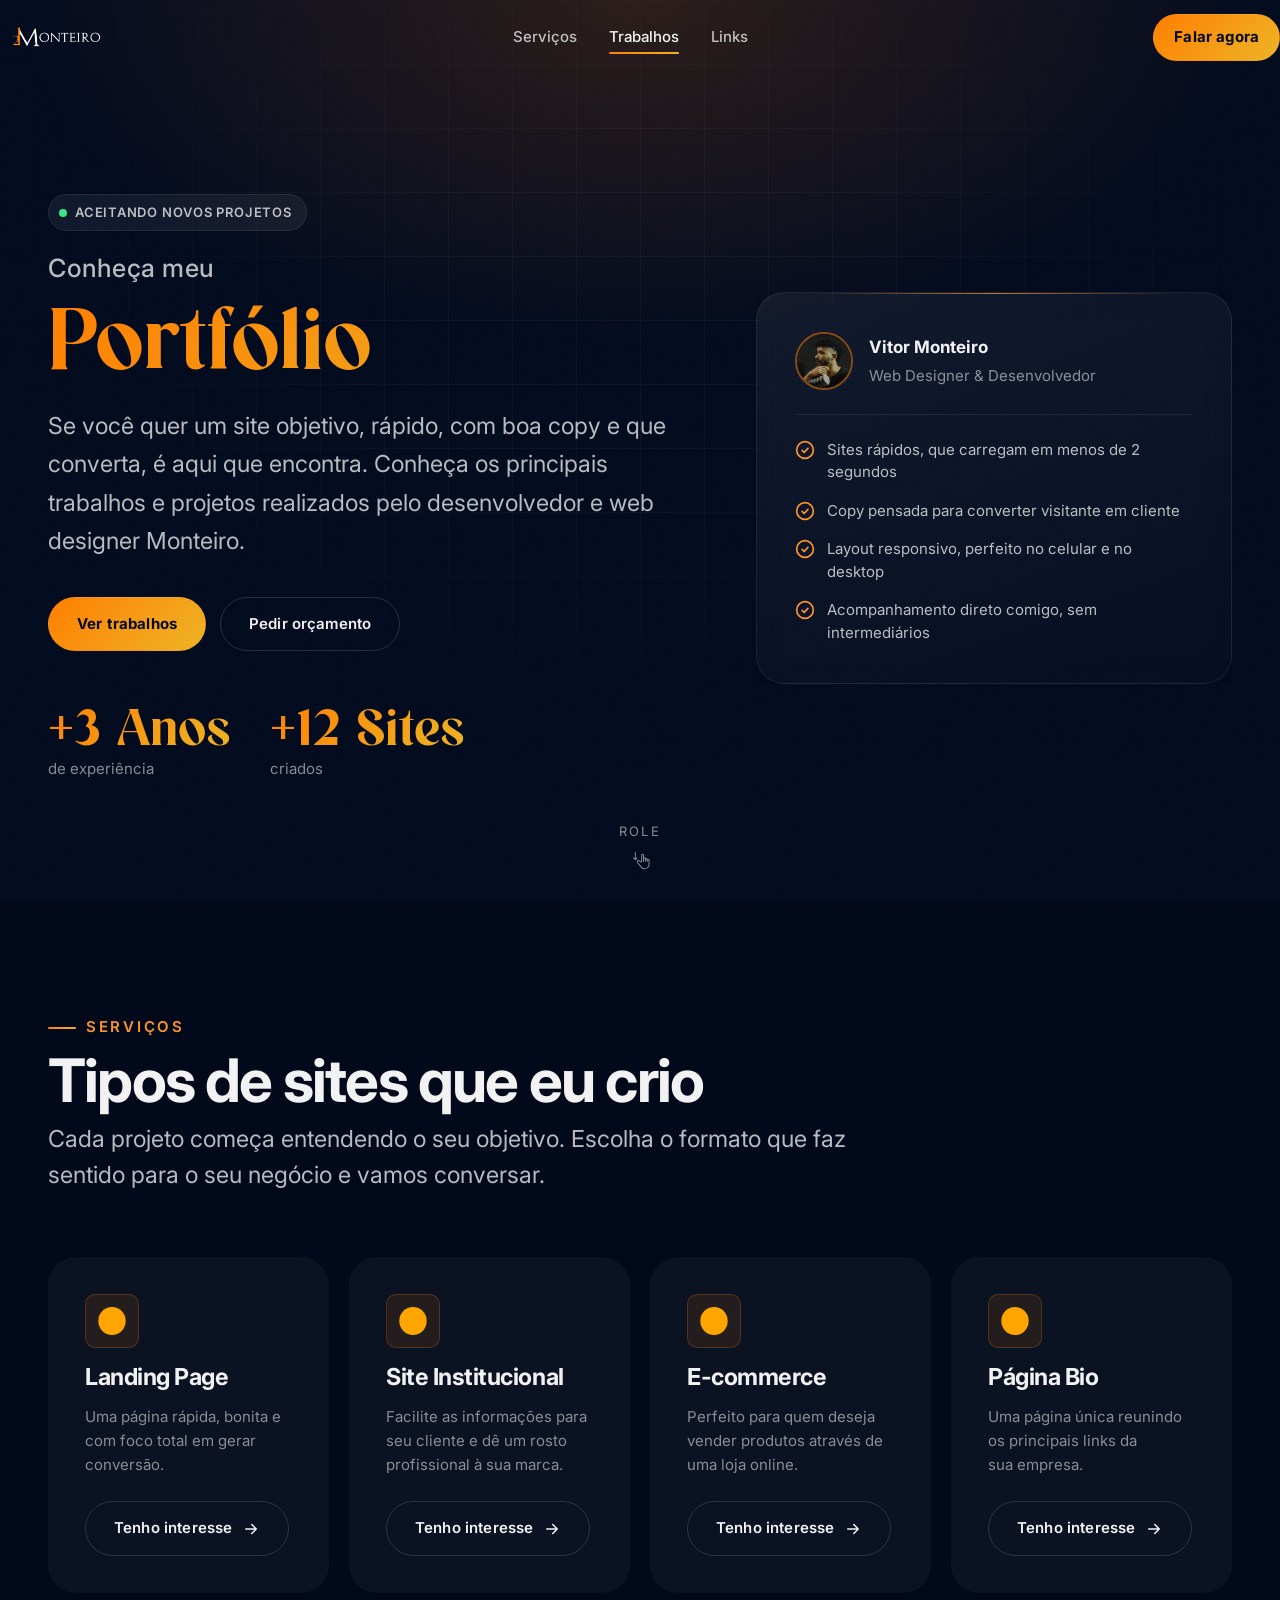
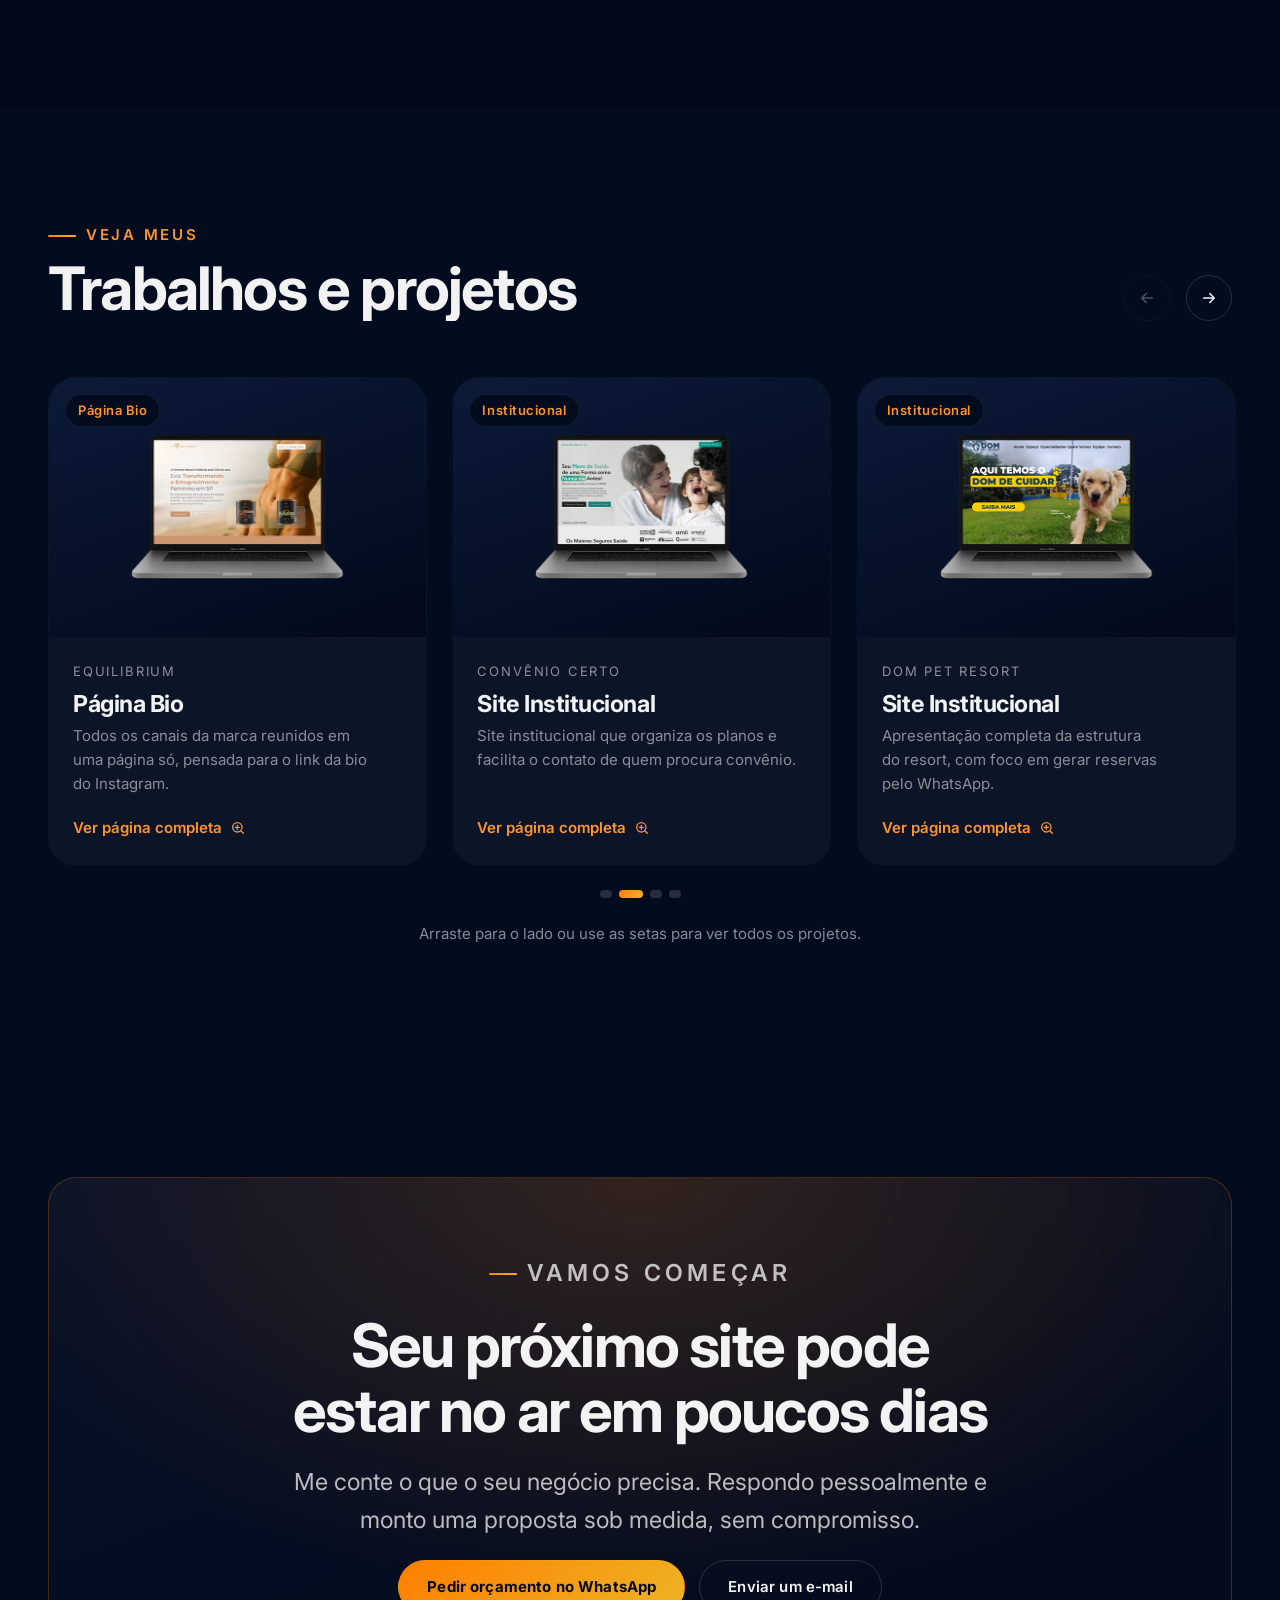
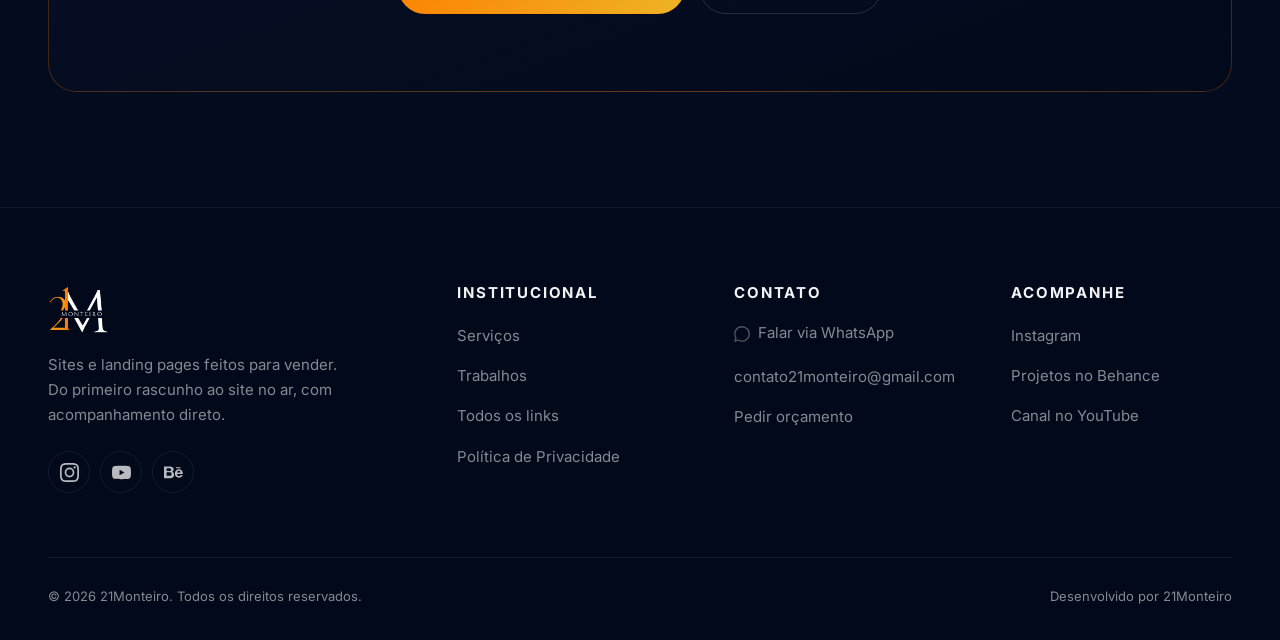
==== index.html @ b51132a8 "Add files via upload" ====
<!DOCTYPE html>
<html lang="pt-BR">
<head>
<meta charset="UTF-8">
<meta name="viewport" content="width=device-width, initial-scale=1">
<meta name="theme-color" content="#030B1F">

<title>21Monteiro — Portfólio de Sites e Landing Pages que Convertem</title>
<meta name="description" content="Portfólio do web designer e desenvolvedor 21Monteiro. Landing pages, sites institucionais, e-commerces e páginas bio feitos para vender. Veja os projetos e peça um orçamento.">
<meta name="author" content="Vitor Monteiro — 21Monteiro">
<link rel="canonical" href="https://21monteiro.com.br/">

<!-- Compartilhamento em redes sociais -->
<meta property="og:type" content="website">
<meta property="og:locale" content="pt_BR">
<meta property="og:site_name" content="21Monteiro">
<meta property="og:title" content="21Monteiro — Portfólio de Sites e Landing Pages que Convertem">
<meta property="og:description" content="Sites objetivos, rápidos, com boa copy e feitos para converter. Conheça os projetos.">
<meta property="og:image" content="assets/img/projeto-01.png">
<meta name="twitter:card" content="summary_large_image">

<link rel="icon" href="assets/img/logo-header.webp" type="image/webp">
<link rel="apple-touch-icon" href="assets/img/logo-header.webp">

<!-- Fontes -->
<link rel="preconnect" href="https://fonts.googleapis.com">
<link rel="preconnect" href="https://fonts.gstatic.com" crossorigin>
<link rel="stylesheet" href="https://fonts.googleapis.com/css2?family=Inter:ital,opsz,wght@0,14..32,100..900;1,14..32,100..900&display=swap">

<!-- Estilos -->
<link rel="stylesheet" href="css/base.css">
<link rel="stylesheet" href="css/portfolio.css">
<link rel="stylesheet" href="css/lead.css">

<!-- Carrega o hero o quanto antes -->
<link rel="preload" as="image" href="assets/img/hero-bg.webp">

<!-- Dados estruturados para o Google -->
<script type="application/ld+json">
{
  "@context": "https://schema.org",
  "@type": "ProfessionalService",
  "name": "21Monteiro",
  "description": "Criação de sites, landing pages, e-commerces e páginas bio.",
  "url": "https://21monteiro.com.br/",
  "areaServed": "BR",
  "knowsLanguage": "pt-BR",
  "founder": { "@type": "Person", "name": "Vitor Monteiro" },
  "sameAs": [
    "https://www.instagram.com/21monteiro_/",
    "https://www.youtube.com/@21Monteiro",
    "https://www.behance.net/lildzn"
  ]
}
</script>
</head>

<body>
<a class="pular-link" href="#conteudo">Pular para o conteúdo</a>

<!-- ====================== CABEÇALHO ====================== -->
<header class="cabecalho">
  <div class="container cabecalho-inner">
    <a class="logo" href="index.html" aria-label="21Monteiro — página inicial">
      <img src="assets/img/logo-header.webp" alt="21Monteiro" width="200" height="63">
    </a>

    <nav class="nav-desktop" aria-label="Navegação principal">
      <a class="nav-link" href="#servicos">Serviços</a>
      <a class="nav-link" href="#trabalhos">Trabalhos</a>
      <a class="nav-link" href="#depoimentos">Depoimentos</a>
      <a class="nav-link" href="bio.html">Links</a>
    </nav>

    <div class="cabecalho-acoes">
      <a class="btn btn-primario btn-cta-header" data-zap="Olá! Vim direto do seu portfólio. Gostaria de fazer um orçamento para meu negócio." href="#">
        Falar agora
      </a>
      <button class="botao-menu" type="button" aria-expanded="false" aria-controls="menu-mobile" aria-label="Abrir menu">
        <span></span><span></span><span></span>
      </button>
    </div>
  </div>
</header>

<!-- ====================== MENU MOBILE ====================== -->
<div class="menu-mobile" id="menu-mobile">
  <nav aria-label="Navegação mobile">
    <ul>
      <li><a href="#inicio">Início</a></li>
      <li><a href="#servicos">Serviços</a></li>
      <li><a href="#trabalhos">Trabalhos</a></li>
      <li><a href="#depoimentos">Depoimentos</a></li>
      <li><a href="bio.html">Todos os links</a></li>
    </ul>
    <a class="btn btn-primario btn-bloco" data-zap="Olá! Vim direto do seu portfólio. Gostaria de fazer um orçamento para meu negócio." href="#">
      Pedir orçamento
    </a>
  </nav>
</div>

<main id="conteudo">

  <!-- ====================== HERO ====================== -->
  <section class="hero" id="inicio">
    <div class="hero-fundo">
      <img src="assets/img/hero-bg.webp" alt="" aria-hidden="true" fetchpriority="high">
    </div>
    <div class="hero-grade" aria-hidden="true"></div>

    <div class="container hero-inner">
      <div>
        <p class="selo"><span class="selo-ponto"></span> Aceitando novos projetos</p>

        <h1 class="hero-titulo">
          <span class="linha-1">Conheça meu</span>
          <span class="linha-2 texto-marca">Portfólio</span>
        </h1>

        <p class="hero-texto">
          Se você quer um site objetivo, rápido, com boa copy e que converta,
          é aqui que encontra. Conheça os principais trabalhos e projetos
          realizados pelo desenvolvedor e web designer Monteiro.
        </p>

        <div class="hero-acoes">
          <a class="btn btn-primario" href="#trabalhos">Ver trabalhos</a>
          <a class="btn btn-contorno" data-zap="Olá! Vim direto do seu portfólio. Gostaria de fazer um orçamento para meu negócio." href="#">
            Pedir orçamento
          </a>
        </div>

        <div class="hero-provas" id="lista-numeros">
          <!-- montado por js/main.js a partir de dados.js -->
        </div>
      </div>

      <!-- Cartão de apresentação -->
      <aside class="hero-cartao revelar">
        <div class="hero-cartao-topo">
          <img src="assets/img/vitor-monteiro.webp" alt="Foto de Vitor Monteiro" width="58" height="58" loading="lazy">
          <div>
            <strong>Vitor Monteiro</strong>
            <span>Web Designer &amp; Desenvolvedor</span>
          </div>
        </div>

        <ul class="hero-beneficios">
          <li>
            <svg viewBox="0 0 24 24" fill="none" stroke="currentColor" stroke-width="2" stroke-linecap="round" stroke-linejoin="round" aria-hidden="true"><circle cx="12" cy="12" r="10"/><path d="m8.5 12.5 2.5 2.5 4.5-5"/></svg>
            <span>Sites rápidos, que carregam em menos de 2 segundos</span>
          </li>
          <li>
            <svg viewBox="0 0 24 24" fill="none" stroke="currentColor" stroke-width="2" stroke-linecap="round" stroke-linejoin="round" aria-hidden="true"><circle cx="12" cy="12" r="10"/><path d="m8.5 12.5 2.5 2.5 4.5-5"/></svg>
            <span>Copy pensada para converter visitante em cliente</span>
          </li>
          <li>
            <svg viewBox="0 0 24 24" fill="none" stroke="currentColor" stroke-width="2" stroke-linecap="round" stroke-linejoin="round" aria-hidden="true"><circle cx="12" cy="12" r="10"/><path d="m8.5 12.5 2.5 2.5 4.5-5"/></svg>
            <span>Layout responsivo, perfeito no celular e no desktop</span>
          </li>
          <li>
            <svg viewBox="0 0 24 24" fill="none" stroke="currentColor" stroke-width="2" stroke-linecap="round" stroke-linejoin="round" aria-hidden="true"><circle cx="12" cy="12" r="10"/><path d="m8.5 12.5 2.5 2.5 4.5-5"/></svg>
            <span>Acompanhamento direto comigo, sem intermediários</span>
          </li>
        </ul>
      </aside>
    </div>

    <div class="scroll-dica" aria-hidden="true">
      <span>Role</span>
      <img src="assets/icons/scroll.svg" alt="" width="22" height="22">
    </div>
  </section>

  <!-- ====================== SERVIÇOS ====================== -->
  <section class="secao secao-alt" id="servicos">
    <div class="container">
      <header class="secao-cabecalho revelar">
        <p class="sobretitulo">Serviços</p>
        <h2 class="secao-titulo">Tipos de sites que eu crio</h2>
        <p class="secao-descricao">
          Cada projeto começa entendendo o seu objetivo. Escolha o formato que
          faz sentido para o seu negócio e vamos conversar.
        </p>
      </header>

      <div class="servicos-grid revelar-grupo" id="lista-servicos">
        <!-- montado por js/main.js a partir de dados.js -->
      </div>
    </div>
  </section>

  <!-- ====================== TRABALHOS ====================== -->
  <section class="secao" id="trabalhos">
    <div class="container">
      <header class="projetos-cabecalho revelar">
        <div class="secao-cabecalho" style="margin-bottom:0">
          <p class="sobretitulo">Veja meus</p>
          <h2 class="secao-titulo">Trabalhos e projetos</h2>
        </div>

        <div class="carrossel-controles" style="margin-top:0">
          <button class="carrossel-btn" type="button" data-carrossel="anterior" aria-label="Projeto anterior">
            <svg viewBox="0 0 24 24" fill="none" stroke="currentColor" stroke-width="2" stroke-linecap="round" stroke-linejoin="round" aria-hidden="true"><path d="M19 12H5M11 18l-6-6 6-6"/></svg>
          </button>
          <button class="carrossel-btn" type="button" data-carrossel="proximo" aria-label="Próximo projeto">
            <svg viewBox="0 0 24 24" fill="none" stroke="currentColor" stroke-width="2" stroke-linecap="round" stroke-linejoin="round" aria-hidden="true"><path d="M5 12h14M13 6l6 6-6 6"/></svg>
          </button>
        </div>
      </header>

      <div class="carrossel">
        <div class="carrossel-trilho" id="trilho-projetos">
          <!-- montado por js/main.js a partir de dados.js -->
        </div>
        <div class="carrossel-pontos" style="margin-left:0;justify-content:center"></div>
      </div>

      <p class="carrossel-nota">
        Arraste para o lado ou use as setas para ver todos os projetos.
      </p>
    </div>
  </section>

  <!-- ====================== DEPOIMENTOS ====================== -->
  <section class="secao secao-alt" id="depoimentos">
    <div class="container">
      <header class="secao-cabecalho centro revelar">
        <p class="sobretitulo">Depoimentos</p>
        <h2 class="secao-titulo">Veja o que eles dizem</h2>
      </header>

      <div class="depoimentos-grid revelar-grupo" id="lista-depoimentos">
        <!-- montado por js/main.js a partir de dados.js -->
      </div>
    </div>
  </section>

  <!-- ====================== CHAMADA FINAL ====================== -->
  <section class="cta-final">
    <div class="container">
      <div class="cta-caixa revelar">
        <p class="sobretitulo" style="justify-content:center">Vamos começar</p>
        <h2>Seu próximo site pode estar no ar em poucos dias</h2>
        <p>
          Me conte o que o seu negócio precisa. Respondo pessoalmente e
          monto uma proposta sob medida, sem compromisso.
        </p>
        <div class="hero-acoes">
          <a class="btn btn-primario" data-zap="Olá! Vim direto do seu portfólio. Gostaria de fazer um orçamento para meu negócio." href="#">
            Pedir orçamento no WhatsApp
          </a>
          <a class="btn btn-contorno" data-email href="#">Enviar um e-mail</a>
        </div>
      </div>
    </div>
  </section>

</main>

<!-- ====================== RODAPÉ ====================== -->
<footer class="rodape">
  <div class="container">
    <div class="rodape-grid">

      <div class="rodape-marca">
        <img src="assets/img/logo-footer.webp" alt="21Monteiro" width="107" height="85" loading="lazy">
        <p>
          Sites e landing pages feitos para vender. Do primeiro rascunho
          ao site no ar, com acompanhamento direto.
        </p>
        <div class="redes">
          <a data-rede="instagram" href="#" target="_blank" rel="noopener" aria-label="Instagram">
            <svg viewBox="0 0 24 24" fill="currentColor" aria-hidden="true"><path d="M12 2.16c3.2 0 3.58.01 4.85.07 1.17.05 1.8.25 2.23.41.56.22.96.48 1.38.9.42.42.68.82.9 1.38.16.42.36 1.06.41 2.23.06 1.27.07 1.65.07 4.85s-.01 3.58-.07 4.85c-.05 1.17-.25 1.8-.41 2.23-.22.56-.48.96-.9 1.38-.42.42-.82.68-1.38.9-.42.16-1.06.36-2.23.41-1.27.06-1.65.07-4.85.07s-3.58-.01-4.85-.07c-1.17-.05-1.8-.25-2.23-.41-.56-.22-.96-.48-1.38-.9-.42-.42-.68-.82-.9-1.38-.16-.42-.36-1.06-.41-2.23C2.17 15.58 2.16 15.2 2.16 12s.01-3.58.07-4.85c.05-1.17.25-1.8.41-2.23.22-.56.48-.96.9-1.38.42-.42.82-.68 1.38-.9.42-.16 1.06-.36 2.23-.41C8.42 2.17 8.8 2.16 12 2.16M12 0C8.74 0 8.33.01 7.05.07c-1.28.06-2.15.26-2.91.56-.79.31-1.46.72-2.13 1.38A5.9 5.9 0 0 0 .63 4.14c-.3.76-.5 1.63-.56 2.91C.01 8.33 0 8.74 0 12s.01 3.67.07 4.95c.06 1.28.26 2.15.56 2.91.31.79.72 1.46 1.38 2.13a5.9 5.9 0 0 0 2.13 1.38c.76.3 1.63.5 2.91.56C8.33 23.99 8.74 24 12 24s3.67-.01 4.95-.07c1.28-.06 2.15-.26 2.91-.56a5.9 5.9 0 0 0 2.13-1.38 5.9 5.9 0 0 0 1.38-2.13c.3-.76.5-1.63.56-2.91.06-1.28.07-1.69.07-4.95s-.01-3.67-.07-4.95c-.06-1.28-.26-2.15-.56-2.91a5.9 5.9 0 0 0-1.38-2.13A5.9 5.9 0 0 0 19.86.63c-.76-.3-1.63-.5-2.91-.56C15.67.01 15.26 0 12 0m0 5.84a6.16 6.16 0 1 0 0 12.32 6.16 6.16 0 0 0 0-12.32M12 16a4 4 0 1 1 0-8 4 4 0 0 1 0 8m7.85-10.41a1.44 1.44 0 1 1-2.88 0 1.44 1.44 0 0 1 2.88 0"/></svg>
          </a>
          <a data-rede="youtube" href="#" target="_blank" rel="noopener" aria-label="YouTube">
            <svg viewBox="0 0 24 24" fill="currentColor" aria-hidden="true"><path d="M23.5 6.19a3.02 3.02 0 0 0-2.12-2.14C19.5 3.55 12 3.55 12 3.55s-7.5 0-9.38.5A3.02 3.02 0 0 0 .5 6.19C0 8.08 0 12 0 12s0 3.92.5 5.81a3.02 3.02 0 0 0 2.12 2.14c1.88.5 9.38.5 9.38.5s7.5 0 9.38-.5a3.02 3.02 0 0 0 2.12-2.14C24 15.92 24 12 24 12s0-3.92-.5-5.81M9.55 15.57V8.43L15.82 12l-6.27 3.57"/></svg>
          </a>
          <a data-rede="behance" href="#" target="_blank" rel="noopener" aria-label="Behance">
            <svg viewBox="0 0 24 24" fill="currentColor" aria-hidden="true"><path d="M7.44 4.5c.7 0 1.34.06 1.92.19.58.12 1.07.32 1.48.6.41.28.73.65.95 1.11.23.46.34 1.04.34 1.72 0 .74-.17 1.35-.5 1.84-.34.49-.84.89-1.5 1.2.9.26 1.58.72 2.02 1.37.44.66.67 1.45.67 2.37 0 .75-.15 1.4-.44 1.94-.29.55-.68 1-1.17 1.34-.49.35-1.06.6-1.69.77-.63.16-1.28.25-1.95.25H0V4.5h7.44m-.45 5.64c.58 0 1.05-.14 1.42-.41.37-.28.55-.72.55-1.34 0-.34-.06-.63-.18-.85a1.32 1.32 0 0 0-.5-.52 2.1 2.1 0 0 0-.71-.26 4.6 4.6 0 0 0-.84-.07H3.3v3.45h3.69m.2 5.92c.32 0 .63-.03.92-.1.29-.06.55-.17.77-.32.22-.15.4-.36.53-.62.13-.26.2-.6.2-1 0-.79-.22-1.35-.66-1.69-.44-.34-1.03-.5-1.75-.5H3.3v4.23h3.89M16.9 15.9c.44.43 1.08.65 1.91.65.6 0 1.11-.15 1.54-.45.43-.3.7-.62.79-.95h2.4c-.38 1.2-.97 2.05-1.77 2.56-.79.51-1.75.77-2.88.77-.78 0-1.49-.13-2.12-.38a4.45 4.45 0 0 1-1.6-1.08 4.8 4.8 0 0 1-1.02-1.68 6.15 6.15 0 0 1-.35-2.13c0-.76.12-1.46.36-2.11a4.9 4.9 0 0 1 2.65-2.8 5.3 5.3 0 0 1 2.08-.4c.85 0 1.6.17 2.23.5.64.32 1.16.77 1.57 1.32.41.56.7 1.19.88 1.9.18.71.24 1.45.19 2.22h-7.24c0 .85.28 1.63.72 2.06m3.36-5.6c-.35-.38-.92-.59-1.66-.59-.48 0-.89.08-1.21.25a2.4 2.4 0 0 0-.76.6c-.19.24-.32.5-.4.77-.07.27-.11.51-.13.72h4.48c-.13-.7-.35-1.19-.7-1.57M15.2 5.4h5.6v1.36h-5.6z"/></svg>
          </a>
        </div>
      </div>

      <div>
        <h3>Institucional</h3>
        <ul class="rodape-lista">
          <li><a href="#servicos">Serviços</a></li>
          <li><a href="#trabalhos">Trabalhos</a></li>
          <li><a href="bio.html">Todos os links</a></li>
          <li><a href="politica-de-privacidade.html">Política de Privacidade</a></li>
        </ul>
      </div>

      <div>
        <h3>Contato</h3>
        <ul class="rodape-lista">
          <li>
            <a data-zap="Olá! Vim direto do seu portfólio. Gostaria de fazer um orçamento para meu negócio." href="#">
              <svg viewBox="0 0 24 24" fill="currentColor" aria-hidden="true"><path d="M12.05 21.8h-.02a9.8 9.8 0 0 1-4.99-1.37l-.36-.21-3.71.97.99-3.62-.23-.37a9.77 9.77 0 0 1-1.5-5.22c0-5.4 4.4-9.8 9.81-9.8 2.62 0 5.08 1.03 6.93 2.88a9.74 9.74 0 0 1 2.87 6.93c0 5.4-4.4 9.8-9.79 9.8m8.34-18.14A11.71 11.71 0 0 0 12.05 0C5.55 0 .26 5.29.26 11.79c0 2.08.54 4.1 1.57 5.89L.16 24l6.46-1.69a11.74 11.74 0 0 0 5.42 1.38h.01c6.5 0 11.79-5.29 11.79-11.79 0-3.15-1.23-6.11-3.45-8.34"/></svg>
              Falar via WhatsApp
            </a>
          </li>
          <li>
            <a data-email="texto" href="#">
              <svg viewBox="0 0 24 24" fill="none" stroke="currentColor" stroke-width="2" stroke-linecap="round" stroke-linejoin="round" aria-hidden="true"><rect x="2" y="4" width="20" height="16" rx="2"/><path d="m22 7-10 6L2 7"/></svg>
              contato
            </a>
          </li>
          <li>
            <a data-zap="Olá! Vim direto do seu portfólio. Gostaria de fazer um orçamento para meu negócio." href="#">
              Pedir orçamento
            </a>
          </li>
        </ul>
      </div>

      <div>
        <h3>Acompanhe</h3>
        <ul class="rodape-lista">
          <li><a data-rede="instagram" href="#" target="_blank" rel="noopener">Instagram</a></li>
          <li><a data-rede="behance" href="#" target="_blank" rel="noopener">Projetos no Behance</a></li>
          <li><a data-rede="youtube" href="#" target="_blank" rel="noopener">Canal no YouTube</a></li>
        </ul>
      </div>

    </div>

    <div class="rodape-base">
      <p>&copy; <span data-ano>2026</span> 21Monteiro. Todos os direitos reservados.</p>
      <p>Desenvolvido por 21Monteiro</p>
    </div>
  </div>
</footer>

<!-- Botão flutuante do WhatsApp -->
<a class="zap-flutuante" data-zap="Olá! Vim direto do seu portfólio. Gostaria de fazer um orçamento para meu negócio." href="#" aria-label="Falar no WhatsApp">
  <svg viewBox="0 0 24 24" fill="currentColor" aria-hidden="true"><path d="M17.47 14.38c-.3-.15-1.75-.86-2.02-.96-.27-.1-.47-.15-.67.15-.2.3-.77.96-.94 1.16-.17.2-.35.22-.64.07-.3-.15-1.25-.46-2.38-1.47-.88-.78-1.47-1.75-1.64-2.05-.17-.3-.02-.46.13-.6.13-.14.3-.35.45-.52.15-.17.2-.3.3-.5.1-.2.05-.37-.02-.52-.08-.15-.67-1.6-.92-2.2-.24-.58-.49-.5-.67-.51h-.57c-.2 0-.52.07-.8.37-.27.3-1.04 1.02-1.04 2.48s1.07 2.88 1.22 3.08c.15.2 2.1 3.2 5.08 4.49.71.3 1.26.49 1.7.63.71.22 1.36.19 1.87.12.57-.09 1.75-.72 2-1.41.25-.7.25-1.29.17-1.41-.07-.13-.27-.2-.57-.35M12.05 21.8h-.02a9.8 9.8 0 0 1-4.99-1.37l-.36-.21-3.71.97.99-3.62-.23-.37a9.77 9.77 0 0 1-1.5-5.22c0-5.4 4.4-9.8 9.81-9.8 2.62 0 5.08 1.03 6.93 2.88a9.74 9.74 0 0 1 2.87 6.93c0 5.4-4.4 9.8-9.79 9.8m8.34-18.14A11.71 11.71 0 0 0 12.05 0C5.55 0 .26 5.29.26 11.79c0 2.08.54 4.1 1.57 5.89L.16 24l6.46-1.69a11.74 11.74 0 0 0 5.42 1.38h.01c6.5 0 11.79-5.29 11.79-11.79 0-3.15-1.23-6.11-3.45-8.34"/></svg>
  <span>Falar agora</span>
</a>

<script src="js/dados.js"></script>
<script src="js/carousel.js"></script>
<script src="js/main.js"></script>
<script src="js/lead.js"></script>
</body>
</html>
---- css/base.css ----
/* ============================================================================
   21MONTEIRO — BASE
   Tokens, reset, tipografia, componentes compartilhados, header e footer.
   ========================================================================== */

/* ---- FONTE DA MARCA ------------------------------------------------------ */
@font-face {
  font-family: "Meditative";
  src: url("../assets/fonts/meditative.ttf") format("truetype");
  font-weight: 400;
  font-display: swap;
}

/* ---- TOKENS -------------------------------------------------------------- */
:root {
  /* Cores da marca */
  --navy-900:   #02091A;
  --navy-800:   #030B1F;
  --navy-700:   #071129;
  --navy-600:   #0C1A38;

  --laranja:    #FF7E00;
  --laranja-cl: #FF942B;
  --ambar:      #EDB425;
  --bronze:     #E89D35;
  --ciano:      #35D6E8;

  --branco:     #FFFFFF;

  /* Papéis semânticos.
     Texto definido por transparência, não por cinza fixo: assim ele se
     assenta em qualquer fundo (hero, card, laranja) sem virar "cinza sujo". */
  --bg:           var(--navy-800);
  --bg-alt:       var(--navy-900);
  --superficie:   rgba(255, 255, 255, .035);
  --superficie-2: rgba(255, 255, 255, .06);
  --borda:        rgba(255, 255, 255, .07);
  --borda-forte:  rgba(255, 255, 255, .14);
  --texto:        rgba(255, 255, 255, .95);
  --texto-suave:  rgba(255, 255, 255, .72);
  --texto-fraco:  rgba(255, 255, 255, .52);

  --gradiente-marca: linear-gradient(135deg, var(--laranja) 0%, var(--ambar) 100%);
  --brilho-marca:    0 0 0 1px rgba(255,126,0,.35), 0 12px 40px -12px rgba(255,126,0,.55);

  /* Tipografia — escala fluida */
  --fonte-display: "Meditative", "Outfit", system-ui, sans-serif;
  --fonte-corpo:   "Inter", system-ui, -apple-system, "Segoe UI", sans-serif;

  /* Escala mais aberta: títulos maiores e corpo com mais ar,
     do jeito que os sites atuais respiram. */
  --t-xs:  clamp(.75rem,  .72rem + .15vw, .8125rem);
  --t-sm:  clamp(.875rem, .85rem + .2vw,  .9375rem);
  --t-md:  clamp(1rem,    .96rem + .2vw,  1.0625rem);
  --t-lg:  clamp(1.1875rem, 1.1rem + .45vw, 1.5rem);
  --t-xl:  clamp(1.625rem, 1.35rem + 1.2vw, 2.25rem);
  --t-2xl: clamp(2.25rem, 1.7rem + 2.6vw, 3.75rem);
  --t-3xl: clamp(3rem,    1.9rem + 5.2vw, 6.5rem);

  /* Espaçamento e layout */
  --largura:   1240px;
  --gutter:    clamp(1.25rem, 4vw, 3rem);
  --secao-y:   clamp(4.5rem, 9vw, 8.5rem);
  --raio-sm:   10px;
  --raio:      18px;
  --raio-lg:   28px;
  --raio-full: 999px;

  --sombra:    0 18px 50px -20px rgba(0, 0, 0, .75);
  --transicao: 320ms cubic-bezier(.22, 1, .36, 1);
  --header-h:  76px;
}

/* ---- RESET --------------------------------------------------------------- */
*, *::before, *::after { box-sizing: border-box; }

* { margin: 0; }

html {
  scroll-behavior: smooth;
  scroll-padding-top: calc(var(--header-h) + 1.5rem);
  -webkit-text-size-adjust: 100%;
  /* Corta o "elástico" da rolagem, que entrega o site como página comum */
  overscroll-behavior-y: none;
}

body {
  background: var(--bg);
  color: var(--texto);
  font-family: var(--fonte-corpo);
  font-size: var(--t-md);
  line-height: 1.65;
  -webkit-font-smoothing: antialiased;
  -moz-osx-font-smoothing: grayscale;
  overflow-x: hidden;
  overscroll-behavior-y: none;
  /* A Inter variável tem eixo óptico: o navegador escolhe sozinho o
     desenho certo para cada tamanho — títulos ganham corte de display,
     texto pequeno ganha corte mais aberto e legível. */
  font-optical-sizing: auto;
}

img, svg, video { display: block; max-width: 100%; height: auto; }
button, input, textarea, select { font: inherit; color: inherit; }
button { background: none; border: 0; cursor: pointer; }
a { color: inherit; text-decoration: none; }
ul, ol { list-style: none; padding: 0; }

:focus-visible {
  outline: 2px solid var(--ambar);
  outline-offset: 3px;
  border-radius: 4px;
}

::selection { background: var(--laranja); color: var(--branco); }

/* Respeita quem prefere menos movimento */
@media (prefers-reduced-motion: reduce) {
  html { scroll-behavior: auto; }
  *, *::before, *::after {
    animation-duration: .01ms !important;
    animation-iteration-count: 1 !important;
    transition-duration: .01ms !important;
  }
}

/* ---- TIPOGRAFIA ---------------------------------------------------------- */
/* Quanto maior o texto, mais apertado o espacejamento — é assim que
   títulos grandes param de parecer "esticados". */
h1, h2, h3, h4 {
  line-height: 1.08;
  font-weight: 700;
  letter-spacing: -.03em;
  text-wrap: balance;
}

h3, h4 { letter-spacing: -.02em; }

p { text-wrap: pretty; }

.display {
  font-family: var(--fonte-display);
  font-weight: 400;
  letter-spacing: 0;
  line-height: .95;
}

.texto-marca {
  background: var(--gradiente-marca);
  -webkit-background-clip: text;
  background-clip: text;
  color: transparent;
}

/* ---- LAYOUT -------------------------------------------------------------- */
.container {
  width: min(100% - (var(--gutter) * 2), var(--largura));
  margin-inline: auto;
}

.secao { padding-block: var(--secao-y); position: relative; }

.secao-alt { background: var(--bg-alt); }

.secao-cabecalho {
  display: flex;
  flex-direction: column;
  gap: .5rem;
  margin-bottom: clamp(2.5rem, 5vw, 4rem);
}

.secao-cabecalho.centro { align-items: center; text-align: center; }

.sobretitulo {
  font-size: var(--t-sm);
  font-weight: 600;
  letter-spacing: .18em;
  text-transform: uppercase;
  color: var(--laranja-cl);
  display: inline-flex;
  align-items: center;
  gap: .625rem;
}

.sobretitulo::before {
  content: "";
  width: 28px;
  height: 2px;
  background: var(--gradiente-marca);
  border-radius: 2px;
}

.secao-cabecalho.centro .sobretitulo::before { display: none; }

.secao-titulo { font-size: var(--t-2xl); }

.secao-descricao {
  color: var(--texto-suave);
  max-width: 54ch;
  font-size: var(--t-lg);
  line-height: 1.55;
}

.sr-only {
  position: absolute;
  width: 1px; height: 1px;
  padding: 0; margin: -1px;
  overflow: hidden;
  clip-path: inset(50%);
  white-space: nowrap;
}

.pular-link {
  position: absolute;
  left: 1rem; top: -100px;
  z-index: 200;
  background: var(--laranja);
  color: var(--branco);
  padding: .75rem 1.25rem;
  border-radius: var(--raio-sm);
  font-weight: 600;
  transition: top var(--transicao);
}
.pular-link:focus { top: 1rem; }

/* ---- BOTÕES -------------------------------------------------------------- */
.btn {
  --btn-bg: transparent;
  --btn-cor: var(--texto);
  --btn-borda: var(--borda-forte);
  display: inline-flex;
  align-items: center;
  justify-content: center;
  gap: .625rem;
  padding: .875rem 1.75rem;
  background: var(--btn-bg);
  color: var(--btn-cor);
  border: 1px solid var(--btn-borda);
  border-radius: var(--raio-full);
  font-size: var(--t-sm);
  font-weight: 600;
  letter-spacing: .01em;
  cursor: pointer;
  position: relative;
  isolation: isolate;
  transition: transform var(--transicao), box-shadow var(--transicao),
              border-color var(--transicao), background-color var(--transicao),
              color var(--transicao);
}

.btn svg { width: 18px; height: 18px; flex: none; }

.btn:hover { transform: translateY(-2px); }
.btn:active { transform: translateY(0); }

.btn-primario {
  --btn-cor: var(--navy-900);
  --btn-borda: transparent;
  background: var(--gradiente-marca);
  font-weight: 700;
}
.btn-primario:hover { box-shadow: var(--brilho-marca); }

/* Contorno: o fundo sobe de baixo para cima no hover, em vez de
   simplesmente trocar de cor. */
.btn-contorno {
  overflow: hidden;
  --btn-borda: var(--borda-forte);
}

.btn-contorno::before {
  content: "";
  position: absolute;
  inset: 0;
  z-index: -1;
  background: rgba(255, 126, 0, .12);
  transform: translateY(101%);
  transition: transform 420ms cubic-bezier(.22, 1, .36, 1);
}

.btn-contorno:hover {
  --btn-borda: rgba(255, 126, 0, .65);
}

.btn-contorno:hover::before { transform: translateY(0); }

.btn-fantasma {
  --btn-borda: transparent;
  padding-inline: 1rem;
  color: var(--texto-suave);
}
.btn-fantasma:hover { color: var(--texto); }

.btn-bloco { width: 100%; }

/* ---- CARTÃO -------------------------------------------------------------- *
   Sem borda desenhada o tempo todo: a separação vem da elevação do fundo.
   A borda só acende no hover, marcando o item ativo.
   -------------------------------------------------------------------------- */
.cartao {
  background: var(--superficie);
  border: 1px solid transparent;
  border-radius: var(--raio-lg);
  position: relative;
  overflow: hidden;
  transition: transform var(--transicao), border-color var(--transicao),
              background-color var(--transicao), box-shadow var(--transicao);
}

.cartao:hover {
  transform: translateY(-5px);
  border-color: var(--borda-forte);
  background: var(--superficie-2);
  box-shadow: 0 24px 60px -28px rgba(0, 0, 0, .85);
}

/* ---- HEADER -------------------------------------------------------------- */
.cabecalho {
  position: fixed;
  inset: 0 0 auto 0;
  z-index: 100;
  height: var(--header-h);
  display: flex;
  align-items: center;
  transition: background-color var(--transicao), border-color var(--transicao);
  border-bottom: 1px solid transparent;
}

.cabecalho.rolado {
  background: rgba(3, 11, 31, .82);
  backdrop-filter: blur(16px) saturate(140%);
  -webkit-backdrop-filter: blur(16px) saturate(140%);
  border-bottom-color: var(--borda);
}

.cabecalho-inner {
  display: flex;
  align-items: center;
  justify-content: space-between;
  gap: 1.5rem;
  width: 100%;
}

.logo { display: inline-flex; align-items: center; }
.logo img { height: 34px; width: auto; }

.nav-desktop { display: none; }

@media (min-width: 900px) {
  .nav-desktop {
    display: flex;
    align-items: center;
    gap: .25rem;
  }
}

.nav-link {
  position: relative;
  padding: .5rem .875rem;
  font-size: var(--t-sm);
  font-weight: 500;
  color: var(--texto-suave);
  border-radius: var(--raio-sm);
  transition: color var(--transicao);
}

.nav-link::after {
  content: "";
  position: absolute;
  left: .875rem; right: .875rem;
  bottom: .25rem;
  height: 2px;
  background: var(--gradiente-marca);
  border-radius: 2px;
  transform: scaleX(0);
  transform-origin: left;
  transition: transform var(--transicao);
}

.nav-link:hover,
.nav-link[aria-current="true"] { color: var(--texto); }
.nav-link[aria-current="true"]::after { transform: scaleX(1); }

.cabecalho-acoes { display: flex; align-items: center; gap: .75rem; }
.cabecalho-acoes .btn { padding: .625rem 1.25rem; }

@media (max-width: 899px) {
  .cabecalho-acoes .btn-cta-header { display: none; }
}

/* ---- MENU MOBILE --------------------------------------------------------- */
.botao-menu {
  display: inline-flex;
  flex-direction: column;
  justify-content: center;
  gap: 5px;
  width: 44px; height: 44px;
  padding: 0 10px;
  border-radius: var(--raio-sm);
  border: 1px solid var(--borda);
}

@media (min-width: 900px) { .botao-menu { display: none; } }

.botao-menu span {
  display: block;
  height: 2px;
  background: var(--texto);
  border-radius: 2px;
  transition: transform var(--transicao), opacity var(--transicao), width var(--transicao);
}
.botao-menu span:nth-child(1) { width: 100%; }
.botao-menu span:nth-child(2) { width: 70%; }
.botao-menu span:nth-child(3) { width: 85%; }

.botao-menu[aria-expanded="true"] span:nth-child(1) { transform: translateY(7px) rotate(45deg); }
.botao-menu[aria-expanded="true"] span:nth-child(2) { opacity: 0; }
.botao-menu[aria-expanded="true"] span:nth-child(3) { width: 100%; transform: translateY(-7px) rotate(-45deg); }

.menu-mobile {
  position: fixed;
  inset: 0;
  z-index: 99;
  background: rgba(2, 9, 26, .97);
  backdrop-filter: blur(20px);
  -webkit-backdrop-filter: blur(20px);
  display: flex;
  flex-direction: column;
  justify-content: center;
  padding: var(--header-h) var(--gutter) 3rem;
  opacity: 0;
  visibility: hidden;
  transition: opacity var(--transicao), visibility var(--transicao);
}

.menu-mobile.aberto { opacity: 1; visibility: visible; }

.menu-mobile ul { display: flex; flex-direction: column; gap: .25rem; }

.menu-mobile ul a {
  display: block;
  padding: 1rem 0;
  font-size: var(--t-xl);
  font-weight: 600;
  border-bottom: 1px solid var(--borda);
  transform: translateY(14px);
  opacity: 0;
  transition: transform var(--transicao), opacity var(--transicao), color var(--transicao);
}

.menu-mobile.aberto ul a { transform: none; opacity: 1; }
.menu-mobile ul a:hover { color: var(--laranja-cl); }

.menu-mobile.aberto li:nth-child(1) a { transition-delay: 60ms; }
.menu-mobile.aberto li:nth-child(2) a { transition-delay: 110ms; }
.menu-mobile.aberto li:nth-child(3) a { transition-delay: 160ms; }
.menu-mobile.aberto li:nth-child(4) a { transition-delay: 210ms; }
.menu-mobile.aberto li:nth-child(5) a { transition-delay: 260ms; }

.menu-mobile .btn { margin-top: 2rem; }

body.travado { overflow: hidden; }

/* ---- RODAPÉ -------------------------------------------------------------- */
.rodape {
  background: var(--bg-alt);
  border-top: 1px solid var(--borda);
  padding-block: clamp(3rem, 6vw, 5rem) 2rem;
}

.rodape-grid {
  display: grid;
  gap: clamp(2rem, 5vw, 3.5rem);
  grid-template-columns: 1fr;
}

@media (min-width: 720px) {
  .rodape-grid { grid-template-columns: repeat(2, 1fr); }
}
@media (min-width: 1000px) {
  .rodape-grid { grid-template-columns: 1.6fr 1fr 1fr 1fr; }
}

/* width:auto é obrigatório aqui: sem ele a largura vem do atributo
   width= do HTML e a logo estica. */
.rodape-marca img {
  height: 48px;
  width: auto;
  margin-bottom: 1.25rem;
}

.rodape-marca p {
  color: var(--texto-fraco);
  font-size: var(--t-sm);
  max-width: 34ch;
  margin-bottom: 1.5rem;
}

.rodape h3 {
  font-size: var(--t-sm);
  font-weight: 700;
  letter-spacing: .12em;
  text-transform: uppercase;
  color: var(--texto);
  margin-bottom: 1.25rem;
}

.rodape-lista { display: flex; flex-direction: column; gap: .75rem; }

.rodape-lista a {
  color: var(--texto-fraco);
  font-size: var(--t-sm);
  display: inline-flex;
  align-items: center;
  gap: .5rem;
  width: fit-content;
  transition: color var(--transicao), transform var(--transicao);
}

.rodape-lista a:hover { color: var(--laranja-cl); transform: translateX(3px); }
.rodape-lista svg { width: 16px; height: 16px; flex: none; opacity: .6; }

.redes { display: flex; gap: .625rem; }

.redes a {
  display: grid;
  place-items: center;
  width: 42px; height: 42px;
  border: 1px solid var(--borda);
  border-radius: var(--raio-full);
  color: var(--texto-suave);
  transition: color var(--transicao), background var(--transicao),
              border-color var(--transicao), transform var(--transicao);
}

.redes a:hover {
  color: var(--navy-900);
  background: var(--gradiente-marca);
  border-color: transparent;
  transform: translateY(-3px);
}

.redes svg { width: 19px; height: 19px; }

.rodape-base {
  margin-top: clamp(2.5rem, 5vw, 4rem);
  padding-top: 1.75rem;
  border-top: 1px solid var(--borda);
  display: flex;
  flex-wrap: wrap;
  gap: 1rem;
  align-items: center;
  justify-content: space-between;
  color: var(--texto-fraco);
  font-size: var(--t-xs);
}

.rodape-base a:hover { color: var(--laranja-cl); }

/* ---- BOTÃO FLUTUANTE WHATSAPP -------------------------------------------- */
.zap-flutuante {
  position: fixed;
  right: clamp(1rem, 3vw, 2rem);
  bottom: clamp(1rem, 3vw, 2rem);
  z-index: 90;
  display: inline-flex;
  align-items: center;
  gap: .625rem;
  padding: .875rem 1.25rem;
  background: #25D366;
  color: #04220F;
  font-weight: 700;
  font-size: var(--t-sm);
  border-radius: var(--raio-full);
  box-shadow: 0 10px 34px -8px rgba(37, 211, 102, .6);
  transform: translateY(20px);
  opacity: 0;
  pointer-events: none;
  transition: transform var(--transicao), opacity var(--transicao), box-shadow var(--transicao);
}

.zap-flutuante.visivel { transform: none; opacity: 1; pointer-events: auto; }
.zap-flutuante:hover { box-shadow: 0 14px 44px -6px rgba(37, 211, 102, .8); }
.zap-flutuante svg { width: 22px; height: 22px; }

@media (max-width: 560px) {
  .zap-flutuante span { display: none; }
  .zap-flutuante { padding: .875rem; }
}

/* ---- ANIMAÇÃO DE ENTRADA -------------------------------------------------- *
   O elemento é "revelado" de baixo para cima por uma máscara, em vez de
   só aparecer. Dá a sensação de que o conteúdo estava lá, esperando.
   -------------------------------------------------------------------------- */
.revelar {
  opacity: 0;
  transform: translateY(22px);
  clip-path: inset(12% 0 0 0);
  will-change: clip-path, transform, opacity;
  transition: opacity 820ms cubic-bezier(.22, 1, .36, 1),
              transform 820ms cubic-bezier(.22, 1, .36, 1),
              clip-path 980ms cubic-bezier(.22, 1, .36, 1);
}

.revelar.visivel {
  opacity: 1;
  transform: none;
  clip-path: inset(0 0 0 0);
  will-change: auto;
}

/* Escalonamento: filhos diretos entram em cascata, não todos de uma vez */
.revelar-grupo > *          { transition-delay: 0ms; }
.revelar-grupo > *:nth-child(2) { transition-delay: 90ms; }
.revelar-grupo > *:nth-child(3) { transition-delay: 180ms; }
.revelar-grupo > *:nth-child(4) { transition-delay: 270ms; }

/* ---- BARRA DE PROGRESSO DA ROLAGEM ---------------------------------------- */
.progresso {
  position: fixed;
  inset: 0 0 auto 0;
  height: 2px;
  z-index: 101;
  background: var(--gradiente-marca);
  transform: scaleX(0);
  transform-origin: left;
  will-change: transform;
  pointer-events: none;
}

/* ---- GRÃO ----------------------------------------------------------------- *
   Uma camada de ruído quase imperceptível sobre tudo. Tira o aspecto
   "plástico" dos fundos escuros chapados e dos gradientes.
   -------------------------------------------------------------------------- */
.grao {
  position: fixed;
  inset: 0;
  z-index: 9999;
  pointer-events: none;
  opacity: .035;
  mix-blend-mode: overlay;
  background-image: url("data:image/svg+xml,%3Csvg xmlns='http://www.w3.org/2000/svg' width='200' height='200'%3E%3Cfilter id='n'%3E%3CfeTurbulence type='fractalNoise' baseFrequency='.85' numOctaves='3'/%3E%3C/filter%3E%3Crect width='100%25' height='100%25' filter='url(%23n)'/%3E%3C/svg%3E");
}

@media (prefers-reduced-motion: reduce) {
  .revelar { clip-path: none; }
}
---- css/portfolio.css ----
/* ============================================================================
   21MONTEIRO — PORTFÓLIO
   Estilos exclusivos da página index.html
   ========================================================================== */

/* ---- HERO ---------------------------------------------------------------- */
.hero {
  position: relative;
  min-height: min(100svh, 900px);
  display: flex;
  align-items: center;
  padding-block: calc(var(--header-h) + 4rem) 4rem;
  overflow: hidden;
  isolation: isolate;
}

/* Fundo em camadas: imagem + grade + halo de luz */
.hero-fundo {
  position: absolute;
  inset: 0;
  z-index: -3;
}

.hero-fundo img {
  width: 100%;
  height: 100%;
  object-fit: cover;
  object-position: center;
  opacity: .28;
}

.hero-fundo::after {
  content: "";
  position: absolute;
  inset: 0;
  background:
    radial-gradient(70% 55% at 50% 0%, rgba(255, 126, 0, .16), transparent 70%),
    linear-gradient(180deg, rgba(3, 11, 31, .55) 0%, rgba(3, 11, 31, .9) 55%, var(--bg) 100%);
}

.hero-grade {
  position: absolute;
  inset: 0;
  z-index: -2;
  background-image:
    linear-gradient(rgba(255, 255, 255, .04) 1px, transparent 1px),
    linear-gradient(90deg, rgba(255, 255, 255, .04) 1px, transparent 1px);
  background-size: 64px 64px;
  mask-image: radial-gradient(70% 60% at 50% 35%, #000 20%, transparent 80%);
  -webkit-mask-image: radial-gradient(70% 60% at 50% 35%, #000 20%, transparent 80%);
}

.hero-inner {
  display: grid;
  gap: clamp(2.5rem, 6vw, 4rem);
  align-items: center;
}

@media (min-width: 1000px) {
  .hero-inner { grid-template-columns: 1.15fr .85fr; }
}

/* Selo de disponibilidade */
.selo {
  display: inline-flex;
  align-items: center;
  gap: .5rem;
  padding: .4375rem .875rem .4375rem .625rem;
  background: var(--superficie-2);
  border: 1px solid var(--borda);
  border-radius: var(--raio-full);
  font-size: var(--t-xs);
  font-weight: 600;
  letter-spacing: .06em;
  text-transform: uppercase;
  color: var(--texto-suave);
  margin-bottom: 1.5rem;
}

.selo-ponto {
  width: 8px; height: 8px;
  border-radius: 50%;
  background: #35E88A;
  box-shadow: 0 0 0 0 rgba(53, 232, 138, .7);
  animation: pulso 2.4s infinite;
}

@keyframes pulso {
  0%   { box-shadow: 0 0 0 0 rgba(53, 232, 138, .7); }
  70%  { box-shadow: 0 0 0 9px rgba(53, 232, 138, 0); }
  100% { box-shadow: 0 0 0 0 rgba(53, 232, 138, 0); }
}

.hero-titulo {
  font-size: var(--t-3xl);
  margin-bottom: 1.75rem;
  letter-spacing: -.04em;
}

.hero-titulo .linha-1 {
  display: block;
  font-family: var(--fonte-corpo);
  font-size: .26em;
  font-weight: 500;
  letter-spacing: .02em;
  color: var(--texto-suave);
  margin-bottom: .5em;
}

.hero-titulo .linha-2 {
  display: block;
  font-family: var(--fonte-display);
  font-weight: 400;
  line-height: .86;
  letter-spacing: -.01em;
}

.hero-texto {
  font-size: var(--t-lg);
  color: var(--texto-suave);
  max-width: 48ch;
  margin-bottom: 2.25rem;
}

.hero-acoes {
  display: flex;
  flex-wrap: wrap;
  gap: .875rem;
  margin-bottom: 3rem;
}

/* Provas rápidas ao lado do CTA */
.hero-provas {
  display: flex;
  flex-wrap: wrap;
  gap: 1.5rem 2.5rem;
}

.prova {
  display: flex;
  flex-direction: column;
  gap: .125rem;
}

.prova-valor {
  font-family: var(--fonte-display);
  font-size: clamp(2.25rem, 1.6rem + 2.6vw, 3.5rem);
  line-height: 1;
  background: var(--gradiente-marca);
  -webkit-background-clip: text;
  background-clip: text;
  color: transparent;
}

.prova-rotulo {
  font-size: var(--t-sm);
  color: var(--texto-fraco);
}

/* Cartão lateral do hero */
.hero-cartao {
  position: relative;
  background: linear-gradient(160deg, rgba(255, 255, 255, .06), rgba(255, 255, 255, .015));
  border: 1px solid var(--borda);
  border-radius: var(--raio-lg);
  padding: clamp(1.75rem, 3vw, 2.5rem);
  backdrop-filter: blur(16px);
  -webkit-backdrop-filter: blur(16px);
  box-shadow: var(--sombra);
}

/* Fio de luz no topo do cartão, como se pegasse o brilho do hero */
.hero-cartao::before {
  content: "";
  position: absolute;
  top: 0;
  left: 12%;
  right: 12%;
  height: 1px;
  background: linear-gradient(90deg,
    transparent, rgba(255, 148, 43, .75), transparent);
}

.hero-cartao-topo {
  display: flex;
  align-items: center;
  gap: 1rem;
  padding-bottom: 1.5rem;
  margin-bottom: 1.5rem;
  border-bottom: 1px solid var(--borda);
}

.hero-cartao-topo img {
  width: 58px; height: 58px;
  border-radius: 50%;
  object-fit: cover;
  border: 2px solid rgba(255, 126, 0, .5);
}

.hero-cartao-topo strong { display: block; font-size: var(--t-md); }
.hero-cartao-topo span { font-size: var(--t-sm); color: var(--texto-fraco); }

.hero-beneficios { display: flex; flex-direction: column; gap: 1rem; }

.hero-beneficios li {
  display: flex;
  align-items: flex-start;
  gap: .75rem;
  font-size: var(--t-sm);
  color: var(--texto-suave);
  line-height: 1.5;
}

.hero-beneficios svg {
  width: 20px; height: 20px;
  flex: none;
  margin-top: 1px;
  color: var(--laranja-cl);
}

/* Indicador de rolagem */
.scroll-dica {
  position: absolute;
  left: 50%;
  bottom: 1.75rem;
  transform: translateX(-50%);
  display: none;
  flex-direction: column;
  align-items: center;
  gap: .5rem;
  font-size: var(--t-xs);
  letter-spacing: .16em;
  text-transform: uppercase;
  color: var(--texto-fraco);
}

@media (min-width: 1000px) { .scroll-dica { display: flex; } }

.scroll-dica img { width: 22px; opacity: .55; animation: flutua 2.2s ease-in-out infinite; }

@keyframes flutua {
  0%, 100% { transform: translateY(0); }
  50%      { transform: translateY(7px); }
}

/* ---- SERVIÇOS ------------------------------------------------------------ */
.servicos-grid {
  display: grid;
  gap: 1.25rem;
  grid-template-columns: repeat(auto-fit, minmax(255px, 1fr));
}

.servico {
  padding: clamp(1.75rem, 3vw, 2.25rem);
  display: flex;
  flex-direction: column;
  gap: 1rem;
}

/* Brilho que segue o cursor */
.servico::before {
  content: "";
  position: absolute;
  inset: -1px;
  border-radius: inherit;
  background: radial-gradient(
    380px circle at var(--mx, 50%) var(--my, 0%),
    rgba(255, 126, 0, .14),
    transparent 62%
  );
  opacity: 0;
  transition: opacity var(--transicao);
  pointer-events: none;
}

.servico:hover::before { opacity: 1; }

.servico-icone {
  width: 54px; height: 54px;
  display: grid;
  place-items: center;
  border-radius: var(--raio-sm);
  background: rgba(255, 126, 0, .1);
  border: 1px solid rgba(255, 126, 0, .22);
}

.servico-icone img {
  width: 28px; height: 28px;
  /* contain preserva a proporção do SVG dentro da caixa de 28px,
     mesmo que um ícone novo não seja perfeitamente quadrado */
  object-fit: contain;
  /* Deixa os SVGs originais na cor da marca */
  filter: brightness(0) saturate(100%) invert(64%) sepia(72%)
          saturate(2000%) hue-rotate(1deg) brightness(102%) contrast(103%);
}

.servico h3 { font-size: var(--t-lg); }

.servico p {
  color: var(--texto-fraco);
  font-size: var(--t-sm);
  line-height: 1.6;
  flex: 1;
}

.servico .btn {
  align-self: flex-start;
  margin-top: .5rem;
}

/* ---- PROJETOS ------------------------------------------------------------ */
.projetos-cabecalho {
  display: flex;
  flex-wrap: wrap;
  align-items: flex-end;
  justify-content: space-between;
  gap: 1.5rem;
  margin-bottom: clamp(2rem, 4vw, 3rem);
}

.carrossel { position: relative; }

.carrossel-trilho {
  display: flex;
  gap: clamp(1rem, 2vw, 1.75rem);
  overflow-x: auto;
  scroll-snap-type: x mandatory;
  scroll-behavior: smooth;
  padding-block: .5rem 1.5rem;
  /* Sangra até a borda da tela no mobile */
  margin-inline: calc(var(--gutter) * -1);
  padding-inline: var(--gutter);
  scrollbar-width: none;
}

.carrossel-trilho::-webkit-scrollbar { display: none; }

.projeto {
  flex: 0 0 min(88%, 430px);
  scroll-snap-align: center;
  display: flex;
  flex-direction: column;
  border-radius: var(--raio-lg);
}

@media (min-width: 760px)  { .projeto { flex-basis: 48%; } }
@media (min-width: 1100px) { .projeto { flex-basis: 32%; } }

/* O mockup é um <button>: precisa zerar os estilos nativos */
.projeto-midia {
  position: relative;
  display: block;
  width: 100%;
  padding: 0;
  border: 0;
  aspect-ratio: 16 / 11;
  overflow: hidden;
  cursor: zoom-in;
  background: linear-gradient(160deg, var(--navy-600), var(--navy-900));
}

/* Convite a clicar, que aparece no hover */
.projeto-lupa {
  position: absolute;
  inset: 0;
  z-index: 1;
  display: flex;
  flex-direction: column;
  align-items: center;
  justify-content: center;
  gap: .625rem;
  background: rgba(2, 9, 26, .7);
  backdrop-filter: blur(3px);
  -webkit-backdrop-filter: blur(3px);
  color: var(--branco);
  font-size: var(--t-sm);
  font-weight: 600;
  opacity: 0;
  transition: opacity var(--transicao);
}

.projeto-lupa svg {
  width: 34px; height: 34px;
  padding: 7px;
  border-radius: 50%;
  background: var(--gradiente-marca);
  color: var(--navy-900);
  transform: scale(.85);
  transition: transform var(--transicao);
}

.projeto-midia:hover .projeto-lupa,
.projeto-midia:focus-visible .projeto-lupa { opacity: 1; }
.projeto-midia:hover .projeto-lupa svg { transform: scale(1); }

.projeto-midia img {
  width: 100%; height: 100%;
  object-fit: contain;
  padding: 1.25rem;
  transition: transform 520ms cubic-bezier(.22, 1, .36, 1);
}

.projeto:hover .projeto-midia img { transform: scale(1.055); }

.projeto-tag {
  position: absolute;
  top: 1rem; left: 1rem;
  padding: .3125rem .75rem;
  background: rgba(2, 9, 26, .78);
  backdrop-filter: blur(8px);
  -webkit-backdrop-filter: blur(8px);
  border: 1px solid var(--borda);
  border-radius: var(--raio-full);
  font-size: var(--t-xs);
  font-weight: 600;
  letter-spacing: .04em;
  color: var(--laranja-cl);
}

.projeto-corpo {
  padding: 1.5rem;
  display: flex;
  flex-direction: column;
  gap: .5rem;
  flex: 1;
}

.projeto-cliente {
  font-size: var(--t-xs);
  letter-spacing: .14em;
  text-transform: uppercase;
  color: var(--texto-fraco);
}

.projeto-corpo h3 { font-size: var(--t-lg); }

.projeto-corpo p {
  color: var(--texto-fraco);
  font-size: var(--t-sm);
  line-height: 1.6;
  flex: 1;
}

.projeto-acoes {
  display: flex;
  flex-wrap: wrap;
  align-items: center;
  gap: .5rem 1.25rem;
  margin-top: .75rem;
}

.projeto-link {
  display: inline-flex;
  align-items: center;
  gap: .5rem;
  padding: 0;
  font-size: var(--t-sm);
  font-weight: 600;
  color: var(--laranja-cl);
  cursor: pointer;
  transition: color var(--transicao);
}

.projeto-link:hover { color: var(--ambar); }

.projeto-link svg {
  width: 16px; height: 16px;
  transition: transform var(--transicao);
}

.projeto-link-site { color: var(--texto-suave); }
.projeto-link-site:hover { color: var(--branco); }
.projeto-link-site:hover svg { transform: translate(3px, -3px); }

/* Controles do carrossel */
.carrossel-controles {
  display: flex;
  align-items: center;
  gap: 1rem;
  margin-top: 1rem;
}

.carrossel-btn {
  display: grid;
  place-items: center;
  width: 46px; height: 46px;
  border: 1px solid var(--borda-forte);
  border-radius: var(--raio-full);
  color: var(--texto);
  transition: all var(--transicao);
}

.carrossel-btn:hover:not(:disabled) {
  background: var(--gradiente-marca);
  color: var(--navy-900);
  border-color: transparent;
}

.carrossel-btn:disabled { opacity: .3; cursor: not-allowed; }
.carrossel-btn svg { width: 18px; height: 18px; }

.carrossel-pontos {
  display: flex;
  gap: .4375rem;
  margin-left: auto;
}

.carrossel-ponto {
  width: 8px; height: 8px;
  border-radius: var(--raio-full);
  background: var(--borda-forte);
  transition: all var(--transicao);
}

.carrossel-ponto[aria-current="true"] {
  width: 24px;
  background: var(--gradiente-marca);
}

.carrossel-nota {
  text-align: center;
  color: var(--texto-fraco);
  font-size: var(--t-sm);
  margin-top: 1.5rem;
}

/* ---- DEPOIMENTOS --------------------------------------------------------- */
.depoimentos-grid {
  display: grid;
  gap: 1.25rem;
  grid-template-columns: repeat(auto-fit, minmax(290px, 1fr));
}

.depoimento {
  padding: clamp(1.75rem, 3vw, 2.25rem);
  display: flex;
  flex-direction: column;
  gap: 1.25rem;
}

.depoimento::before {
  content: "\201C";
  position: absolute;
  top: -.35em; right: .2em;
  font-family: Georgia, serif;
  font-size: 9rem;
  line-height: 1;
  color: rgba(255, 126, 0, .08);
  pointer-events: none;
}

.estrelas { display: flex; gap: .1875rem; color: var(--ambar); }
.estrelas svg { width: 17px; height: 17px; }

.depoimento p {
  color: var(--texto-suave);
  font-size: var(--t-md);
  line-height: 1.65;
  flex: 1;
}

.depoimento-autor {
  display: flex;
  align-items: center;
  gap: .875rem;
  padding-top: 1.25rem;
  border-top: 1px solid var(--borda);
}

.depoimento-autor img {
  width: 46px; height: 46px;
  border-radius: 50%;
  object-fit: cover;
}

.depoimento-autor strong { display: block; font-size: var(--t-sm); }
.depoimento-autor span { font-size: var(--t-xs); color: var(--texto-fraco); }

/* ---- CHAMADA FINAL ------------------------------------------------------- */
.cta-final { padding-block: var(--secao-y); }

.cta-caixa {
  position: relative;
  overflow: hidden;
  padding: clamp(2.5rem, 6vw, 5rem) clamp(1.5rem, 5vw, 4rem);
  border-radius: var(--raio-lg);
  border: 1px solid rgba(255, 126, 0, .25);
  background:
    radial-gradient(90% 130% at 50% 0%, rgba(255, 126, 0, .18), transparent 65%),
    linear-gradient(160deg, var(--navy-700), var(--navy-900));
  text-align: center;
  display: flex;
  flex-direction: column;
  align-items: center;
  gap: 1.25rem;
}

.cta-caixa h2 { font-size: var(--t-2xl); max-width: 20ch; }

.cta-caixa p {
  color: var(--texto-suave);
  font-size: var(--t-lg);
  max-width: 50ch;
}

.cta-caixa .hero-acoes { margin-bottom: 0; justify-content: center; }

/* ---- LIGHTBOX DA PÁGINA COMPLETA ----------------------------------------- *
   Os prints são muito verticais (até 2560px de altura). Em vez de encolher
   tudo até virar ilegível, mostramos em largura confortável e deixamos rolar.
   -------------------------------------------------------------------------- */
.lightbox {
  position: fixed;
  inset: 0;
  z-index: 200;
  display: grid;
  place-items: center;
  padding: clamp(.75rem, 3vw, 2rem);
}

.lightbox[hidden] { display: none; }

.lightbox-fundo {
  position: absolute;
  inset: 0;
  background: rgba(2, 9, 26, .9);
  backdrop-filter: blur(10px);
  -webkit-backdrop-filter: blur(10px);
  opacity: 0;
  transition: opacity 280ms ease;
}

.lightbox.aberto .lightbox-fundo { opacity: 1; }

.lightbox-painel {
  position: relative;
  z-index: 1;
  width: min(100%, 940px);
  max-height: 100%;
  display: flex;
  flex-direction: column;
  background: var(--navy-800);
  border: 1px solid var(--borda);
  border-radius: var(--raio);
  overflow: hidden;
  box-shadow: 0 30px 90px -30px rgba(0, 0, 0, .9);
  opacity: 0;
  transform: translateY(16px) scale(.985);
  transition: opacity 280ms cubic-bezier(.22,1,.36,1),
              transform 280ms cubic-bezier(.22,1,.36,1);
}

.lightbox.aberto .lightbox-painel { opacity: 1; transform: none; }

/* ---- Topo ---- */
.lightbox-topo {
  display: flex;
  align-items: center;
  justify-content: space-between;
  gap: 1rem;
  padding: 1rem 1.25rem;
  border-bottom: 1px solid var(--borda);
  background: var(--navy-900);
  flex: none;
}

.lightbox-cliente {
  display: block;
  font-size: var(--t-xs);
  letter-spacing: .14em;
  text-transform: uppercase;
  color: var(--laranja-cl);
}

.lightbox-titulo {
  display: block;
  font-size: var(--t-md);
  font-weight: 600;
}

.lightbox-acoes { display: flex; gap: .5rem; flex: none; }

.lightbox-btn {
  display: grid;
  place-items: center;
  width: 40px; height: 40px;
  border: 1px solid var(--borda);
  border-radius: var(--raio-full);
  color: var(--texto-suave);
  transition: color var(--transicao), background var(--transicao),
              border-color var(--transicao);
}

.lightbox-btn:hover {
  color: var(--branco);
  background: var(--superficie-2);
  border-color: var(--borda-forte);
}

.lightbox-btn svg { width: 18px; height: 18px; }

.lightbox-fechar:hover {
  color: var(--navy-900);
  background: var(--gradiente-marca);
  border-color: transparent;
}

/* ---- Área rolável com o print ---- */
.lightbox-rolagem {
  flex: 1;
  overflow-y: auto;
  overscroll-behavior: contain;
  background: var(--navy-900);
  scrollbar-width: thin;
  scrollbar-color: var(--borda-forte) transparent;
}

.lightbox-rolagem::-webkit-scrollbar { width: 10px; }
.lightbox-rolagem::-webkit-scrollbar-track { background: transparent; }
.lightbox-rolagem::-webkit-scrollbar-thumb {
  background: var(--borda-forte);
  border-radius: var(--raio-full);
  border: 3px solid var(--navy-900);
}

.lightbox-img {
  width: 100%;
  height: auto;
  display: block;
}

/* ---- Rodapé ---- */
.lightbox-rodape {
  display: flex;
  flex-wrap: wrap;
  align-items: center;
  justify-content: space-between;
  gap: .75rem 1rem;
  padding: 1rem 1.25rem;
  border-top: 1px solid var(--borda);
  background: var(--navy-900);
  flex: none;
}

.lightbox-dica {
  font-size: var(--t-xs);
  color: var(--texto-fraco);
}

.lightbox-cta { padding: .625rem 1.25rem; }

@media (max-width: 560px) {
  .lightbox-painel { width: 100%; max-height: 100%; }
  .lightbox-rodape { justify-content: center; }
  .lightbox-cta { width: 100%; }
}
---- css/lead.css ----
/* ============================================================================
   21MONTEIRO — FORMULÁRIO DE PRÉ-QUALIFICAÇÃO
   Modal que aparece antes de mandar o visitante para o WhatsApp.
   ========================================================================== */

.lead {
  position: fixed;
  inset: 0;
  z-index: 300;               /* acima do lightbox (200) e do header (100) */
  display: grid;
  place-items: center;
  padding: clamp(.75rem, 3vw, 2rem);
}

.lead[hidden] { display: none; }

.lead-fundo {
  position: absolute;
  inset: 0;
  background: rgba(2, 9, 26, .88);
  backdrop-filter: blur(10px);
  -webkit-backdrop-filter: blur(10px);
  opacity: 0;
  transition: opacity 260ms ease;
}

.lead.aberto .lead-fundo { opacity: 1; }

/* ---- PAINEL --------------------------------------------------------------- */
.lead-painel {
  position: relative;
  z-index: 1;
  width: min(100%, 520px);
  max-height: 100%;
  overflow-y: auto;
  overscroll-behavior: contain;
  padding: clamp(1.5rem, 4vw, 2.25rem);
  background: linear-gradient(165deg, var(--navy-700), var(--navy-900));
  border: 1px solid var(--borda);
  border-radius: var(--raio-lg);
  box-shadow: 0 40px 100px -30px rgba(0, 0, 0, .9);
  opacity: 0;
  transform: translateY(18px) scale(.985);
  transition: opacity 280ms cubic-bezier(.22, 1, .36, 1),
              transform 280ms cubic-bezier(.22, 1, .36, 1);
}

.lead.aberto .lead-painel { opacity: 1; transform: none; }

/* Fio de luz no topo, igual ao cartão do hero */
.lead-painel::before {
  content: "";
  position: absolute;
  top: 0; left: 15%; right: 15%;
  height: 1px;
  background: linear-gradient(90deg, transparent, rgba(255, 148, 43, .8), transparent);
}

.lead-x {
  position: absolute;
  top: .875rem; right: .875rem;
  display: grid;
  place-items: center;
  width: 38px; height: 38px;
  border-radius: var(--raio-full);
  color: var(--texto-fraco);
  transition: color var(--transicao), background var(--transicao);
}

.lead-x:hover { color: var(--texto); background: var(--superficie-2); }
.lead-x svg { width: 18px; height: 18px; }

/* ---- CABEÇALHO ------------------------------------------------------------ */
.lead-topo { margin-bottom: 1.75rem; padding-right: 2.5rem; }

.lead-topo h2 {
  font-size: var(--t-xl);
  margin: .375rem 0 .625rem;
}

.lead-sub {
  color: var(--texto-suave);
  font-size: var(--t-sm);
  line-height: 1.6;
}

/* ---- CAMPOS --------------------------------------------------------------- */
.lead-form { display: flex; flex-direction: column; gap: 1.125rem; }

.lead-campo { display: flex; flex-direction: column; gap: .4375rem; }

.lead-campo label {
  font-size: var(--t-sm);
  font-weight: 600;
  color: var(--texto);
}

.lead-campo label span {
  font-weight: 400;
  color: var(--texto-fraco);
}

.lead-campo input,
.lead-campo select,
.lead-campo textarea {
  width: 100%;
  padding: .8125rem 1rem;
  background: rgba(255, 255, 255, .045);
  border: 1px solid var(--borda);
  border-radius: var(--raio-sm);
  color: var(--texto);
  font-size: var(--t-sm);
  font-family: inherit;
  transition: border-color var(--transicao), background var(--transicao),
              box-shadow var(--transicao);
  /* Impede o zoom automático do Safari no iPhone ao focar um campo */
  font-size: max(16px, var(--t-sm));
}

.lead-campo textarea { resize: vertical; min-height: 68px; line-height: 1.5; }

.lead-campo input::placeholder,
.lead-campo textarea::placeholder { color: var(--texto-fraco); }

.lead-campo input:focus,
.lead-campo select:focus,
.lead-campo textarea:focus {
  outline: none;
  border-color: rgba(255, 126, 0, .6);
  background: rgba(255, 255, 255, .07);
  box-shadow: 0 0 0 3px rgba(255, 126, 0, .13);
}

.lead-campo [aria-invalid="true"] {
  border-color: rgba(255, 90, 90, .65);
  background: rgba(255, 90, 90, .06);
}

/* Seta própria no select, já que a nativa não acompanha o tema escuro */
.lead-campo select {
  appearance: none;
  -webkit-appearance: none;
  cursor: pointer;
  padding-right: 2.5rem;
  background-image: url("data:image/svg+xml,%3Csvg xmlns='http://www.w3.org/2000/svg' viewBox='0 0 24 24' fill='none' stroke='%238D97AD' stroke-width='2' stroke-linecap='round' stroke-linejoin='round'%3E%3Cpath d='m6 9 6 6 6-6'/%3E%3C/svg%3E");
  background-repeat: no-repeat;
  background-position: right 1rem center;
  background-size: 18px;
}

/* A lista aberta do select é desenhada pelo sistema, não pelo CSS da página */
.lead-campo select option { background: var(--navy-800); color: #fff; }

.lead-erro {
  font-size: var(--t-xs);
  color: #FF8A8A;
  min-height: 1em;
}

.lead-erro:empty { min-height: 0; }

/* ---- ENVIO ---------------------------------------------------------------- */
.lead-enviar { margin-top: .375rem; padding-block: 1rem; }
.lead-enviar svg { width: 20px; height: 20px; }
.lead-enviar:disabled { opacity: .75; cursor: wait; transform: none; }

.lead-aviso {
  font-size: var(--t-xs);
  color: var(--texto-fraco);
  text-align: center;
  line-height: 1.5;
}

.lead-aviso a {
  color: var(--texto-suave);
  text-decoration: underline;
  text-underline-offset: 2px;
}

.lead-aviso a:hover { color: var(--laranja-cl); }

/* ---- MOBILE --------------------------------------------------------------- *
   Vira uma folha que sobe de baixo, como um app.
   -------------------------------------------------------------------------- */
@media (max-width: 560px) {
  .lead { padding: 0; place-items: end center; }

  .lead-painel {
    width: 100%;
    max-height: 92svh;
    border-radius: var(--raio-lg) var(--raio-lg) 0 0;
    border-bottom: 0;
    transform: translateY(100%);
    padding-bottom: calc(1.5rem + env(safe-area-inset-bottom, 0px));
  }

  .lead.aberto .lead-painel { transform: none; }
  .lead-form { gap: 1rem; }
}
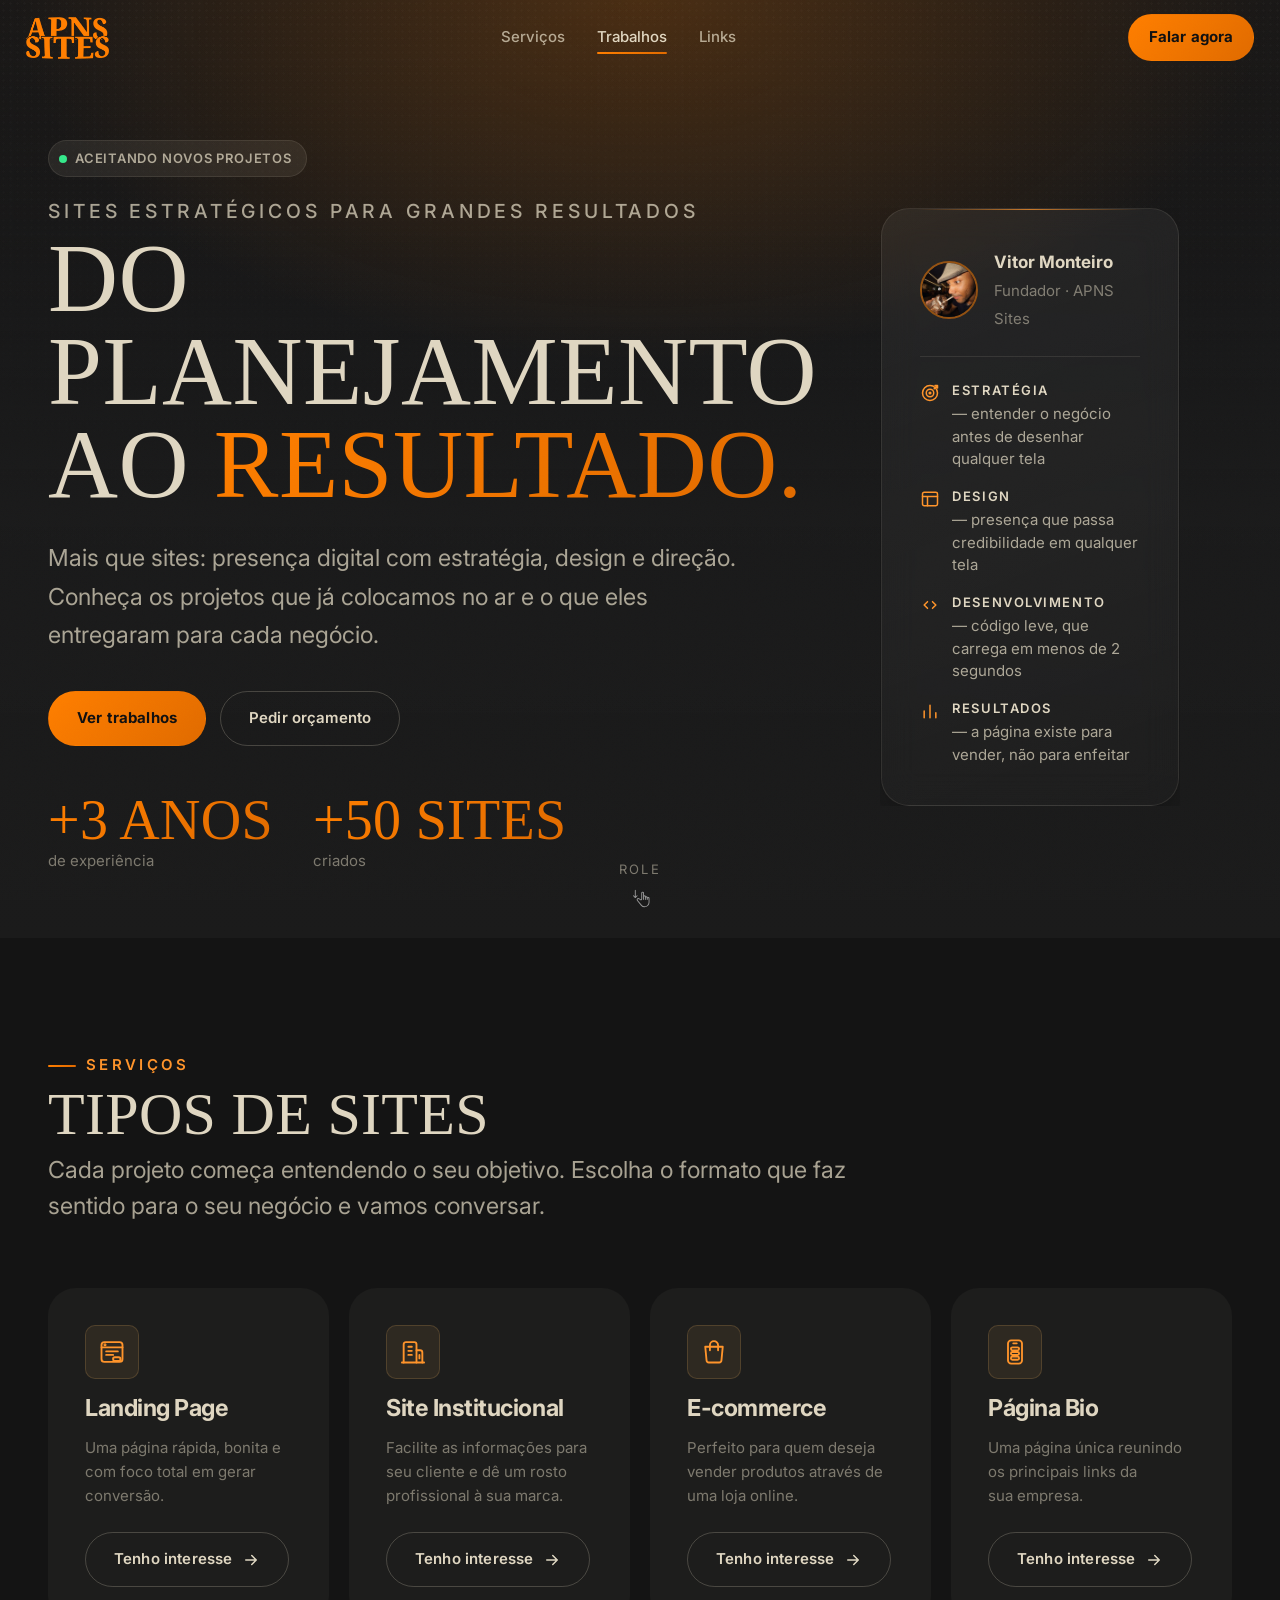
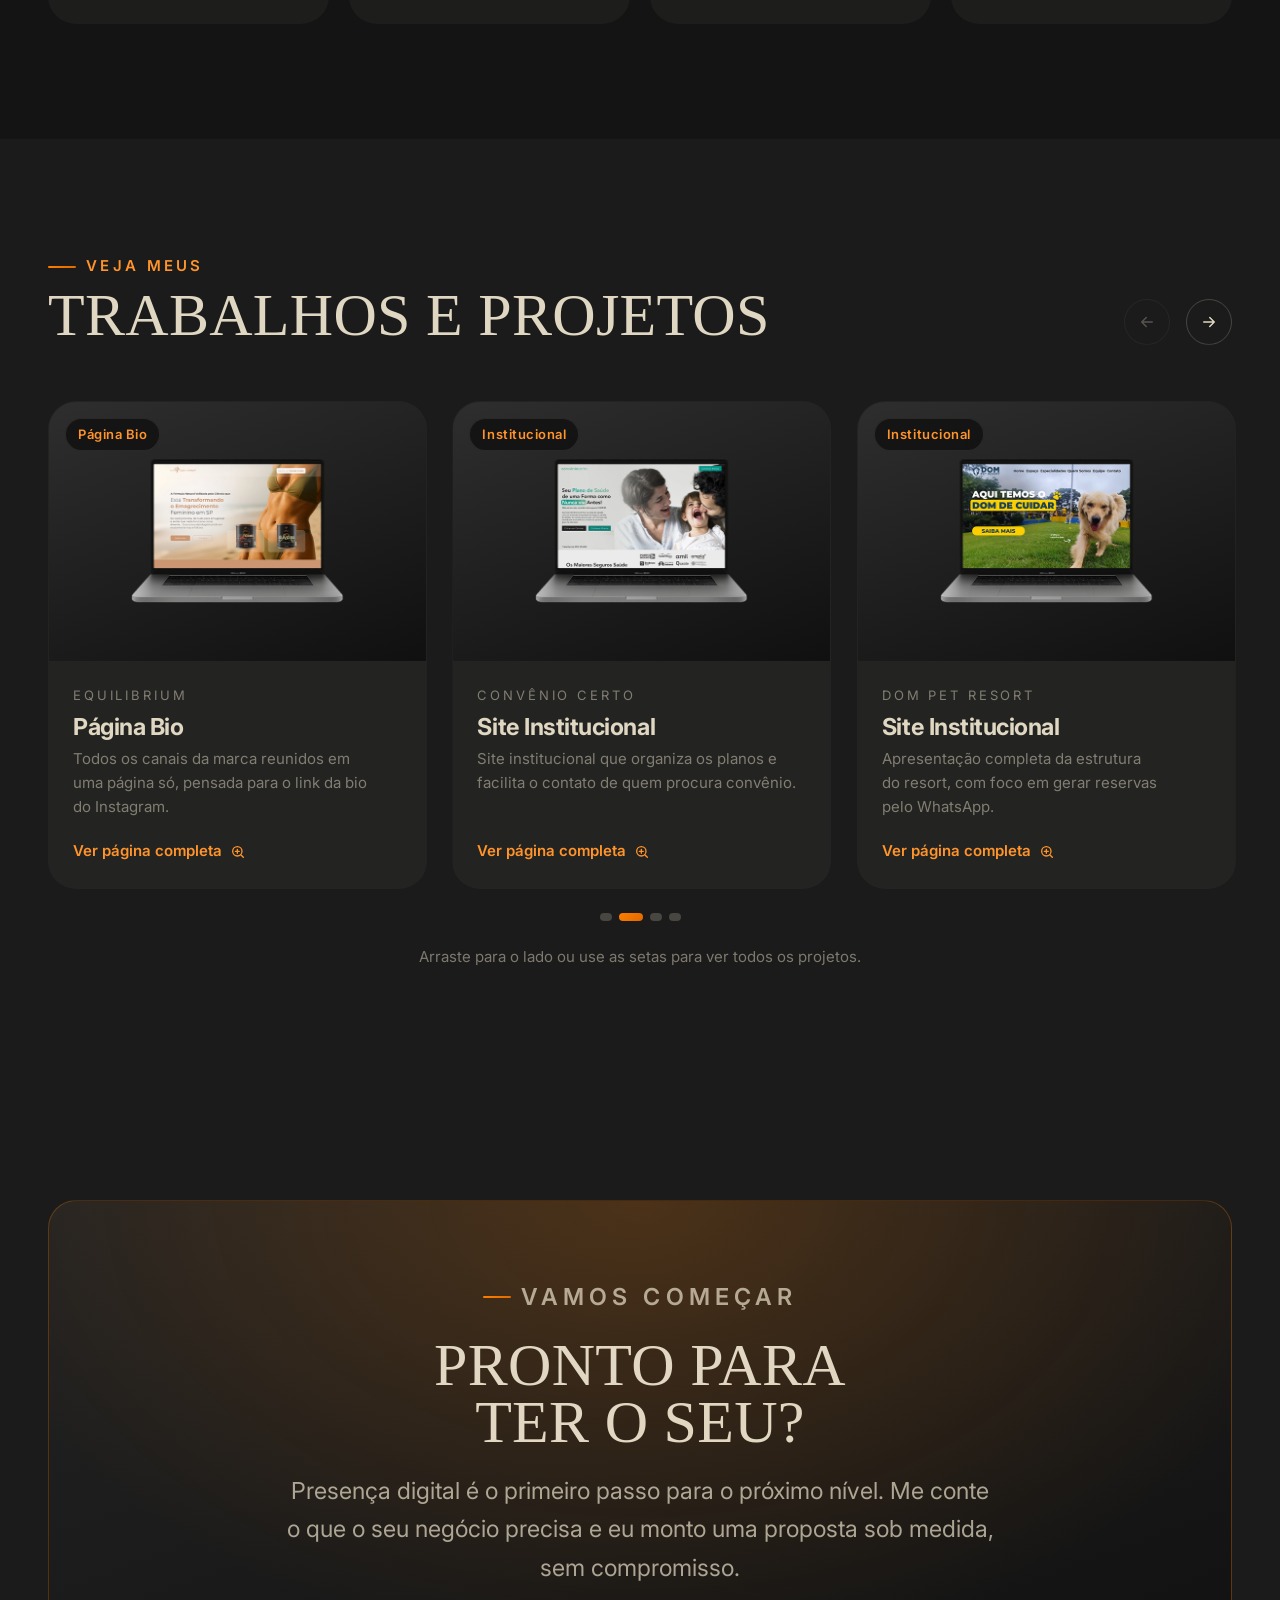
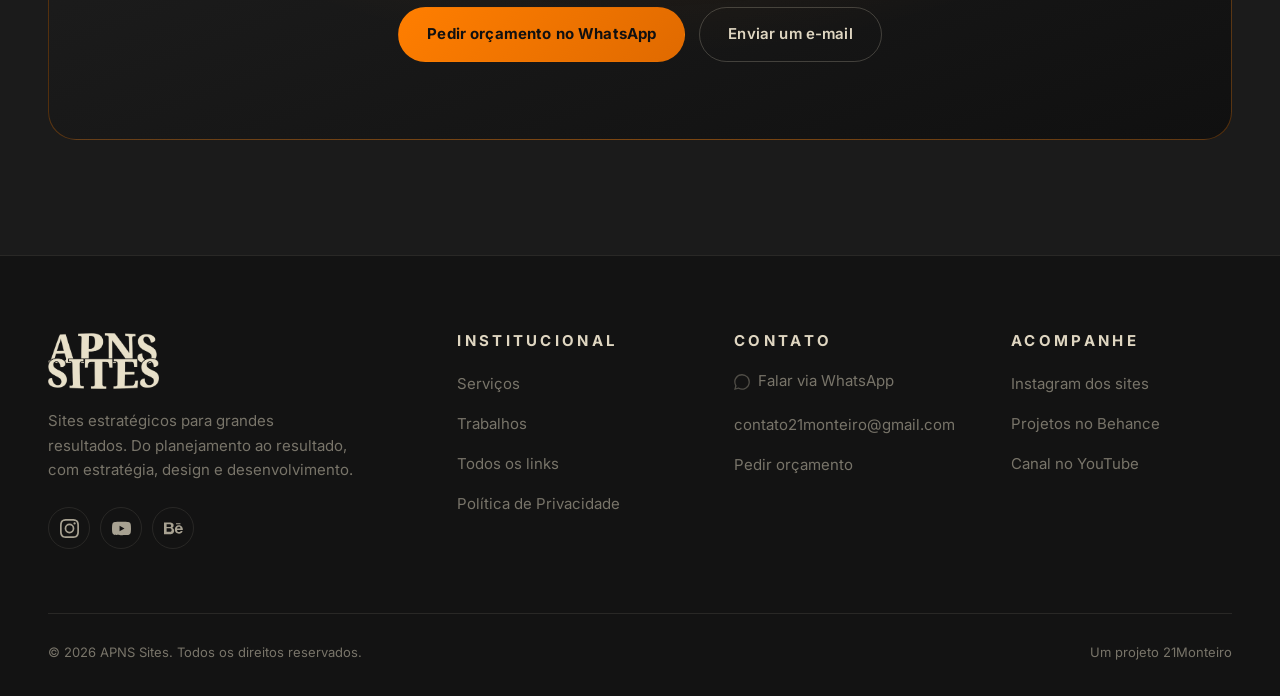
==== commit 61b2942c: "atualizado" ====
--- a/index.html
+++ b/index.html
@@ -3,24 +3,24 @@
 <head>
 <meta charset="UTF-8">
 <meta name="viewport" content="width=device-width, initial-scale=1">
-<meta name="theme-color" content="#030B1F">
-
-<title>21Monteiro — Portfólio de Sites e Landing Pages que Convertem</title>
-<meta name="description" content="Portfólio do web designer e desenvolvedor 21Monteiro. Landing pages, sites institucionais, e-commerces e páginas bio feitos para vender. Veja os projetos e peça um orçamento.">
-<meta name="author" content="Vitor Monteiro — 21Monteiro">
+<meta name="theme-color" content="#1B1B1B">
+
+<title>APNS Sites — Sites Estratégicos para Grandes Resultados</title>
+<meta name="description" content="APNS Sites: do planejamento ao resultado. Landing pages, sites institucionais, e-commerces e páginas bio com estratégia, design e desenvolvimento. Veja os projetos.">
+<meta name="author" content="APNS Sites">
 <link rel="canonical" href="https://21monteiro.com.br/">
 
 <!-- Compartilhamento em redes sociais -->
 <meta property="og:type" content="website">
 <meta property="og:locale" content="pt_BR">
-<meta property="og:site_name" content="21Monteiro">
-<meta property="og:title" content="21Monteiro — Portfólio de Sites e Landing Pages que Convertem">
-<meta property="og:description" content="Sites objetivos, rápidos, com boa copy e feitos para converter. Conheça os projetos.">
-<meta property="og:image" content="assets/img/projeto-01.png">
+<meta property="og:site_name" content="APNS Sites">
+<meta property="og:title" content="APNS Sites — Sites Estratégicos para Grandes Resultados">
+<meta property="og:description" content="Do planejamento ao resultado. Estratégia, design e desenvolvimento em sites que impulsionam negócios.">
+<meta property="og:image" content="https://21monteiro.com.br/assets/img/projeto-01.png">
 <meta name="twitter:card" content="summary_large_image">
 
-<link rel="icon" href="assets/img/logo-header.webp" type="image/webp">
-<link rel="apple-touch-icon" href="assets/img/logo-header.webp">
+<link rel="icon" href="/assets/img/icone-apns.png" type="image/png">
+<link rel="apple-touch-icon" href="/assets/img/icone-apns.png">
 
 <!-- Fontes -->
 <link rel="preconnect" href="https://fonts.googleapis.com">
@@ -28,48 +28,52 @@
 <link rel="stylesheet" href="https://fonts.googleapis.com/css2?family=Inter:ital,opsz,wght@0,14..32,100..900;1,14..32,100..900&display=swap">
 
 <!-- Estilos -->
-<link rel="stylesheet" href="css/base.css">
-<link rel="stylesheet" href="css/portfolio.css">
-<link rel="stylesheet" href="css/lead.css">
+<link rel="stylesheet" href="/css/base.css">
+<link rel="stylesheet" href="/css/portfolio.css">
+<link rel="stylesheet" href="/css/lead.css">
 
 <!-- Carrega o hero o quanto antes -->
-<link rel="preload" as="image" href="assets/img/hero-bg.webp">
+<link rel="preload" as="font" type="font/ttf" href="/assets/fonts/augustus.ttf" crossorigin>
+<link rel="preload" as="image" href="/assets/img/hero-bg.webp">
 
 <!-- Dados estruturados para o Google -->
 <script type="application/ld+json">
 {
   "@context": "https://schema.org",
   "@type": "ProfessionalService",
-  "name": "21Monteiro",
-  "description": "Criação de sites, landing pages, e-commerces e páginas bio.",
+  "name": "APNS Sites",
+  "alternateName": "Apenas Sites",
+  "slogan": "Do planejamento ao resultado.",
+  "description": "Sites estratégicos para grandes resultados: estratégia, design e desenvolvimento.",
   "url": "https://21monteiro.com.br/",
   "areaServed": "BR",
   "knowsLanguage": "pt-BR",
   "founder": { "@type": "Person", "name": "Vitor Monteiro" },
   "sameAs": [
+    "https://www.instagram.com/apenasites/",
     "https://www.instagram.com/21monteiro_/",
     "https://www.youtube.com/@21Monteiro",
-    "https://www.behance.net/lildzn"
+    "https://www.behance.net/21monteiro"
   ]
 }
 </script>
 </head>
 
-<body>
+<body class="marca-apns">
 <a class="pular-link" href="#conteudo">Pular para o conteúdo</a>
 
 <!-- ====================== CABEÇALHO ====================== -->
 <header class="cabecalho">
   <div class="container cabecalho-inner">
-    <a class="logo" href="index.html" aria-label="21Monteiro — página inicial">
-      <img src="assets/img/logo-header.webp" alt="21Monteiro" width="200" height="63">
+    <a class="logo" href="/" aria-label="APNS Sites — página inicial">
+      <img src="/assets/img/logo-apns-laranja.webp" alt="APNS Sites" width="640" height="322">
     </a>
 
     <nav class="nav-desktop" aria-label="Navegação principal">
       <a class="nav-link" href="#servicos">Serviços</a>
       <a class="nav-link" href="#trabalhos">Trabalhos</a>
       <a class="nav-link" href="#depoimentos">Depoimentos</a>
-      <a class="nav-link" href="bio.html">Links</a>
+      <a class="nav-link" href="/bio/">Links</a>
     </nav>
 
     <div class="cabecalho-acoes">
@@ -91,7 +95,7 @@
       <li><a href="#servicos">Serviços</a></li>
       <li><a href="#trabalhos">Trabalhos</a></li>
       <li><a href="#depoimentos">Depoimentos</a></li>
-      <li><a href="bio.html">Todos os links</a></li>
+      <li><a href="/bio/">Todos os links</a></li>
     </ul>
     <a class="btn btn-primario btn-bloco" data-zap="Olá! Vim direto do seu portfólio. Gostaria de fazer um orçamento para meu negócio." href="#">
       Pedir orçamento
@@ -104,7 +108,7 @@
   <!-- ====================== HERO ====================== -->
   <section class="hero" id="inicio">
     <div class="hero-fundo">
-      <img src="assets/img/hero-bg.webp" alt="" aria-hidden="true" fetchpriority="high">
+      <img src="/assets/img/hero-bg.webp" alt="" aria-hidden="true" fetchpriority="high">
     </div>
     <div class="hero-grade" aria-hidden="true"></div>
 
@@ -113,14 +117,14 @@
         <p class="selo"><span class="selo-ponto"></span> Aceitando novos projetos</p>
 
         <h1 class="hero-titulo">
-          <span class="linha-1">Conheça meu</span>
-          <span class="linha-2 texto-marca">Portfólio</span>
+          <span class="linha-1">Sites estratégicos para grandes resultados</span>
+          <span class="linha-2">Do planejamento ao <em class="texto-marca">resultado.</em></span>
         </h1>
 
         <p class="hero-texto">
-          Se você quer um site objetivo, rápido, com boa copy e que converta,
-          é aqui que encontra. Conheça os principais trabalhos e projetos
-          realizados pelo desenvolvedor e web designer Monteiro.
+          Mais que sites: presença digital com estratégia, design e direção.
+          Conheça os projetos que já colocamos no ar e o que eles entregaram
+          para cada negócio.
         </p>
 
         <div class="hero-acoes">
@@ -138,29 +142,30 @@
       <!-- Cartão de apresentação -->
       <aside class="hero-cartao revelar">
         <div class="hero-cartao-topo">
-          <img src="assets/img/vitor-monteiro.webp" alt="Foto de Vitor Monteiro" width="58" height="58" loading="lazy">
+          <img src="/assets/img/vitor-monteiro.webp" alt="Foto de Vitor Monteiro" width="58" height="58" loading="lazy">
           <div>
             <strong>Vitor Monteiro</strong>
-            <span>Web Designer &amp; Desenvolvedor</span>
+            <span>Fundador · APNS Sites</span>
           </div>
         </div>
 
-        <ul class="hero-beneficios">
-          <li>
-            <svg viewBox="0 0 24 24" fill="none" stroke="currentColor" stroke-width="2" stroke-linecap="round" stroke-linejoin="round" aria-hidden="true"><circle cx="12" cy="12" r="10"/><path d="m8.5 12.5 2.5 2.5 4.5-5"/></svg>
-            <span>Sites rápidos, que carregam em menos de 2 segundos</span>
-          </li>
-          <li>
-            <svg viewBox="0 0 24 24" fill="none" stroke="currentColor" stroke-width="2" stroke-linecap="round" stroke-linejoin="round" aria-hidden="true"><circle cx="12" cy="12" r="10"/><path d="m8.5 12.5 2.5 2.5 4.5-5"/></svg>
-            <span>Copy pensada para converter visitante em cliente</span>
-          </li>
-          <li>
-            <svg viewBox="0 0 24 24" fill="none" stroke="currentColor" stroke-width="2" stroke-linecap="round" stroke-linejoin="round" aria-hidden="true"><circle cx="12" cy="12" r="10"/><path d="m8.5 12.5 2.5 2.5 4.5-5"/></svg>
-            <span>Layout responsivo, perfeito no celular e no desktop</span>
-          </li>
-          <li>
-            <svg viewBox="0 0 24 24" fill="none" stroke="currentColor" stroke-width="2" stroke-linecap="round" stroke-linejoin="round" aria-hidden="true"><circle cx="12" cy="12" r="10"/><path d="m8.5 12.5 2.5 2.5 4.5-5"/></svg>
-            <span>Acompanhamento direto comigo, sem intermediários</span>
+        <!-- Os quatro pilares do manual da marca -->
+        <ul class="hero-beneficios pilares">
+          <li>
+            <svg viewBox="0 0 24 24" fill="none" stroke="currentColor" stroke-width="1.8" stroke-linecap="round" stroke-linejoin="round" aria-hidden="true"><circle cx="12" cy="12" r="9"/><circle cx="12" cy="12" r="4.5"/><circle cx="12" cy="12" r="1"/><path d="m17 7 4-4M18 3h3v3"/></svg>
+            <span><strong>Estratégia</strong> — entender o negócio antes de desenhar qualquer tela</span>
+          </li>
+          <li>
+            <svg viewBox="0 0 24 24" fill="none" stroke="currentColor" stroke-width="1.8" stroke-linecap="round" stroke-linejoin="round" aria-hidden="true"><rect x="3" y="4" width="18" height="16" rx="2"/><path d="M3 9h18M9 9v11"/></svg>
+            <span><strong>Design</strong> — presença que passa credibilidade em qualquer tela</span>
+          </li>
+          <li>
+            <svg viewBox="0 0 24 24" fill="none" stroke="currentColor" stroke-width="1.8" stroke-linecap="round" stroke-linejoin="round" aria-hidden="true"><path d="m9 8-4 4 4 4M15 8l4 4-4 4"/></svg>
+            <span><strong>Desenvolvimento</strong> — código leve, que carrega em menos de 2 segundos</span>
+          </li>
+          <li>
+            <svg viewBox="0 0 24 24" fill="none" stroke="currentColor" stroke-width="1.8" stroke-linecap="round" stroke-linejoin="round" aria-hidden="true"><path d="M5 20V12M12 20V5M19 20v-6"/></svg>
+            <span><strong>Resultados</strong> — a página existe para vender, não para enfeitar</span>
           </li>
         </ul>
       </aside>
@@ -168,7 +173,7 @@
 
     <div class="scroll-dica" aria-hidden="true">
       <span>Role</span>
-      <img src="assets/icons/scroll.svg" alt="" width="22" height="22">
+      <img src="/assets/icons/scroll.svg" alt="" width="22" height="22">
     </div>
   </section>
 
@@ -177,7 +182,7 @@
     <div class="container">
       <header class="secao-cabecalho revelar">
         <p class="sobretitulo">Serviços</p>
-        <h2 class="secao-titulo">Tipos de sites que eu crio</h2>
+        <h2 class="secao-titulo">Tipos de sites</h2>
         <p class="secao-descricao">
           Cada projeto começa entendendo o seu objetivo. Escolha o formato que
           faz sentido para o seu negócio e vamos conversar.
@@ -241,10 +246,11 @@
     <div class="container">
       <div class="cta-caixa revelar">
         <p class="sobretitulo" style="justify-content:center">Vamos começar</p>
-        <h2>Seu próximo site pode estar no ar em poucos dias</h2>
+        <h2>Pronto para ter o seu?</h2>
         <p>
-          Me conte o que o seu negócio precisa. Respondo pessoalmente e
-          monto uma proposta sob medida, sem compromisso.
+          Presença digital é o primeiro passo para o próximo nível.
+          Me conte o que o seu negócio precisa e eu monto uma proposta
+          sob medida, sem compromisso.
         </p>
         <div class="hero-acoes">
           <a class="btn btn-primario" data-zap="Olá! Vim direto do seu portfólio. Gostaria de fazer um orçamento para meu negócio." href="#">
@@ -264,10 +270,10 @@
     <div class="rodape-grid">
 
       <div class="rodape-marca">
-        <img src="assets/img/logo-footer.webp" alt="21Monteiro" width="107" height="85" loading="lazy">
+        <img src="/assets/img/logo-apns-creme.webp" alt="APNS Sites" width="640" height="322" loading="lazy">
         <p>
-          Sites e landing pages feitos para vender. Do primeiro rascunho
-          ao site no ar, com acompanhamento direto.
+          Sites estratégicos para grandes resultados. Do planejamento
+          ao resultado, com estratégia, design e desenvolvimento.
         </p>
         <div class="redes">
           <a data-rede="instagram" href="#" target="_blank" rel="noopener" aria-label="Instagram">
@@ -287,8 +293,8 @@
         <ul class="rodape-lista">
           <li><a href="#servicos">Serviços</a></li>
           <li><a href="#trabalhos">Trabalhos</a></li>
-          <li><a href="bio.html">Todos os links</a></li>
-          <li><a href="politica-de-privacidade.html">Política de Privacidade</a></li>
+          <li><a href="/bio/">Todos os links</a></li>
+          <li><a href="/politica-de-privacidade/">Política de Privacidade</a></li>
         </ul>
       </div>
 
@@ -318,7 +324,7 @@
       <div>
         <h3>Acompanhe</h3>
         <ul class="rodape-lista">
-          <li><a data-rede="instagram" href="#" target="_blank" rel="noopener">Instagram</a></li>
+          <li><a data-rede="instagramSites" href="#" target="_blank" rel="noopener">Instagram dos sites</a></li>
           <li><a data-rede="behance" href="#" target="_blank" rel="noopener">Projetos no Behance</a></li>
           <li><a data-rede="youtube" href="#" target="_blank" rel="noopener">Canal no YouTube</a></li>
         </ul>
@@ -327,8 +333,8 @@
     </div>
 
     <div class="rodape-base">
-      <p>&copy; <span data-ano>2026</span> 21Monteiro. Todos os direitos reservados.</p>
-      <p>Desenvolvido por 21Monteiro</p>
+      <p>&copy; <span data-ano>2026</span> APNS Sites. Todos os direitos reservados.</p>
+      <p>Um projeto 21Monteiro</p>
     </div>
   </div>
 </footer>
@@ -339,9 +345,9 @@
   <span>Falar agora</span>
 </a>
 
-<script src="js/dados.js"></script>
-<script src="js/carousel.js"></script>
-<script src="js/main.js"></script>
-<script src="js/lead.js"></script>
+<script src="/js/dados.js"></script>
+<script src="/js/carousel.js"></script>
+<script src="/js/main.js"></script>
+<script src="/js/lead.js"></script>
 </body>
 </html>
--- a/css/base.css
+++ b/css/base.css
@@ -645,3 +645,13 @@
 @media (prefers-reduced-motion: reduce) {
   .revelar { clip-path: none; }
 }
+
+/* ---- RESPIRO DO CABEÇALHO ------------------------------------------------- *
+   O header ocupa a largura toda, com uma margem própria de 20px (ou 2% em
+   telas largas). Assim logo e botão de menu nunca encostam na borda.
+   -------------------------------------------------------------------------- */
+.cabecalho-inner {
+  width: 100%;
+  max-width: none;
+  padding-inline: max(20px, 2%);
+}
--- a/css/portfolio.css
+++ b/css/portfolio.css
@@ -1,756 +1,955 @@
-/* ============================================================================
-   21MONTEIRO — PORTFÓLIO
-   Estilos exclusivos da página index.html
-   ========================================================================== */
-
-/* ---- HERO ---------------------------------------------------------------- */
-.hero {
-  position: relative;
-  min-height: min(100svh, 900px);
-  display: flex;
-  align-items: center;
-  padding-block: calc(var(--header-h) + 4rem) 4rem;
-  overflow: hidden;
-  isolation: isolate;
-}
-
-/* Fundo em camadas: imagem + grade + halo de luz */
-.hero-fundo {
-  position: absolute;
-  inset: 0;
-  z-index: -3;
-}
-
-.hero-fundo img {
-  width: 100%;
-  height: 100%;
-  object-fit: cover;
-  object-position: center;
-  opacity: .28;
-}
-
-.hero-fundo::after {
-  content: "";
-  position: absolute;
-  inset: 0;
-  background:
-    radial-gradient(70% 55% at 50% 0%, rgba(255, 126, 0, .16), transparent 70%),
-    linear-gradient(180deg, rgba(3, 11, 31, .55) 0%, rgba(3, 11, 31, .9) 55%, var(--bg) 100%);
-}
-
-.hero-grade {
-  position: absolute;
-  inset: 0;
-  z-index: -2;
-  background-image:
-    linear-gradient(rgba(255, 255, 255, .04) 1px, transparent 1px),
-    linear-gradient(90deg, rgba(255, 255, 255, .04) 1px, transparent 1px);
-  background-size: 64px 64px;
-  mask-image: radial-gradient(70% 60% at 50% 35%, #000 20%, transparent 80%);
-  -webkit-mask-image: radial-gradient(70% 60% at 50% 35%, #000 20%, transparent 80%);
-}
-
-.hero-inner {
-  display: grid;
-  gap: clamp(2.5rem, 6vw, 4rem);
-  align-items: center;
-}
-
-@media (min-width: 1000px) {
-  .hero-inner { grid-template-columns: 1.15fr .85fr; }
-}
-
-/* Selo de disponibilidade */
-.selo {
-  display: inline-flex;
-  align-items: center;
-  gap: .5rem;
-  padding: .4375rem .875rem .4375rem .625rem;
-  background: var(--superficie-2);
-  border: 1px solid var(--borda);
-  border-radius: var(--raio-full);
-  font-size: var(--t-xs);
-  font-weight: 600;
-  letter-spacing: .06em;
-  text-transform: uppercase;
-  color: var(--texto-suave);
-  margin-bottom: 1.5rem;
-}
-
-.selo-ponto {
-  width: 8px; height: 8px;
-  border-radius: 50%;
-  background: #35E88A;
-  box-shadow: 0 0 0 0 rgba(53, 232, 138, .7);
-  animation: pulso 2.4s infinite;
-}
-
-@keyframes pulso {
-  0%   { box-shadow: 0 0 0 0 rgba(53, 232, 138, .7); }
-  70%  { box-shadow: 0 0 0 9px rgba(53, 232, 138, 0); }
-  100% { box-shadow: 0 0 0 0 rgba(53, 232, 138, 0); }
-}
-
-.hero-titulo {
-  font-size: var(--t-3xl);
-  margin-bottom: 1.75rem;
-  letter-spacing: -.04em;
-}
-
-.hero-titulo .linha-1 {
-  display: block;
-  font-family: var(--fonte-corpo);
-  font-size: .26em;
-  font-weight: 500;
-  letter-spacing: .02em;
-  color: var(--texto-suave);
-  margin-bottom: .5em;
-}
-
-.hero-titulo .linha-2 {
-  display: block;
-  font-family: var(--fonte-display);
-  font-weight: 400;
-  line-height: .86;
-  letter-spacing: -.01em;
-}
-
-.hero-texto {
-  font-size: var(--t-lg);
-  color: var(--texto-suave);
-  max-width: 48ch;
-  margin-bottom: 2.25rem;
-}
-
-.hero-acoes {
-  display: flex;
-  flex-wrap: wrap;
-  gap: .875rem;
-  margin-bottom: 3rem;
-}
-
-/* Provas rápidas ao lado do CTA */
-.hero-provas {
-  display: flex;
-  flex-wrap: wrap;
-  gap: 1.5rem 2.5rem;
-}
-
-.prova {
-  display: flex;
-  flex-direction: column;
-  gap: .125rem;
-}
-
-.prova-valor {
-  font-family: var(--fonte-display);
-  font-size: clamp(2.25rem, 1.6rem + 2.6vw, 3.5rem);
-  line-height: 1;
-  background: var(--gradiente-marca);
-  -webkit-background-clip: text;
-  background-clip: text;
-  color: transparent;
-}
-
-.prova-rotulo {
-  font-size: var(--t-sm);
-  color: var(--texto-fraco);
-}
-
-/* Cartão lateral do hero */
-.hero-cartao {
-  position: relative;
-  background: linear-gradient(160deg, rgba(255, 255, 255, .06), rgba(255, 255, 255, .015));
-  border: 1px solid var(--borda);
-  border-radius: var(--raio-lg);
-  padding: clamp(1.75rem, 3vw, 2.5rem);
-  backdrop-filter: blur(16px);
-  -webkit-backdrop-filter: blur(16px);
-  box-shadow: var(--sombra);
-}
-
-/* Fio de luz no topo do cartão, como se pegasse o brilho do hero */
-.hero-cartao::before {
-  content: "";
-  position: absolute;
-  top: 0;
-  left: 12%;
-  right: 12%;
-  height: 1px;
-  background: linear-gradient(90deg,
-    transparent, rgba(255, 148, 43, .75), transparent);
-}
-
-.hero-cartao-topo {
-  display: flex;
-  align-items: center;
-  gap: 1rem;
-  padding-bottom: 1.5rem;
-  margin-bottom: 1.5rem;
-  border-bottom: 1px solid var(--borda);
-}
-
-.hero-cartao-topo img {
-  width: 58px; height: 58px;
-  border-radius: 50%;
-  object-fit: cover;
-  border: 2px solid rgba(255, 126, 0, .5);
-}
-
-.hero-cartao-topo strong { display: block; font-size: var(--t-md); }
-.hero-cartao-topo span { font-size: var(--t-sm); color: var(--texto-fraco); }
-
-.hero-beneficios { display: flex; flex-direction: column; gap: 1rem; }
-
-.hero-beneficios li {
-  display: flex;
-  align-items: flex-start;
-  gap: .75rem;
-  font-size: var(--t-sm);
-  color: var(--texto-suave);
-  line-height: 1.5;
-}
-
-.hero-beneficios svg {
-  width: 20px; height: 20px;
-  flex: none;
-  margin-top: 1px;
-  color: var(--laranja-cl);
-}
-
-/* Indicador de rolagem */
-.scroll-dica {
-  position: absolute;
-  left: 50%;
-  bottom: 1.75rem;
-  transform: translateX(-50%);
-  display: none;
-  flex-direction: column;
-  align-items: center;
-  gap: .5rem;
-  font-size: var(--t-xs);
-  letter-spacing: .16em;
-  text-transform: uppercase;
-  color: var(--texto-fraco);
-}
-
-@media (min-width: 1000px) { .scroll-dica { display: flex; } }
-
-.scroll-dica img { width: 22px; opacity: .55; animation: flutua 2.2s ease-in-out infinite; }
-
-@keyframes flutua {
-  0%, 100% { transform: translateY(0); }
-  50%      { transform: translateY(7px); }
-}
-
-/* ---- SERVIÇOS ------------------------------------------------------------ */
-.servicos-grid {
-  display: grid;
-  gap: 1.25rem;
-  grid-template-columns: repeat(auto-fit, minmax(255px, 1fr));
-}
-
-.servico {
-  padding: clamp(1.75rem, 3vw, 2.25rem);
-  display: flex;
-  flex-direction: column;
-  gap: 1rem;
-}
-
-/* Brilho que segue o cursor */
-.servico::before {
-  content: "";
-  position: absolute;
-  inset: -1px;
-  border-radius: inherit;
-  background: radial-gradient(
-    380px circle at var(--mx, 50%) var(--my, 0%),
-    rgba(255, 126, 0, .14),
-    transparent 62%
-  );
-  opacity: 0;
-  transition: opacity var(--transicao);
-  pointer-events: none;
-}
-
-.servico:hover::before { opacity: 1; }
-
-.servico-icone {
-  width: 54px; height: 54px;
-  display: grid;
-  place-items: center;
-  border-radius: var(--raio-sm);
-  background: rgba(255, 126, 0, .1);
-  border: 1px solid rgba(255, 126, 0, .22);
-}
-
-.servico-icone img {
-  width: 28px; height: 28px;
-  /* contain preserva a proporção do SVG dentro da caixa de 28px,
-     mesmo que um ícone novo não seja perfeitamente quadrado */
-  object-fit: contain;
-  /* Deixa os SVGs originais na cor da marca */
-  filter: brightness(0) saturate(100%) invert(64%) sepia(72%)
-          saturate(2000%) hue-rotate(1deg) brightness(102%) contrast(103%);
-}
-
-.servico h3 { font-size: var(--t-lg); }
-
-.servico p {
-  color: var(--texto-fraco);
-  font-size: var(--t-sm);
-  line-height: 1.6;
-  flex: 1;
-}
-
-.servico .btn {
-  align-self: flex-start;
-  margin-top: .5rem;
-}
-
-/* ---- PROJETOS ------------------------------------------------------------ */
-.projetos-cabecalho {
-  display: flex;
-  flex-wrap: wrap;
-  align-items: flex-end;
-  justify-content: space-between;
-  gap: 1.5rem;
-  margin-bottom: clamp(2rem, 4vw, 3rem);
-}
-
-.carrossel { position: relative; }
-
-.carrossel-trilho {
-  display: flex;
-  gap: clamp(1rem, 2vw, 1.75rem);
-  overflow-x: auto;
-  scroll-snap-type: x mandatory;
-  scroll-behavior: smooth;
-  padding-block: .5rem 1.5rem;
-  /* Sangra até a borda da tela no mobile */
-  margin-inline: calc(var(--gutter) * -1);
-  padding-inline: var(--gutter);
-  scrollbar-width: none;
-}
-
-.carrossel-trilho::-webkit-scrollbar { display: none; }
-
-.projeto {
-  flex: 0 0 min(88%, 430px);
-  scroll-snap-align: center;
-  display: flex;
-  flex-direction: column;
-  border-radius: var(--raio-lg);
-}
-
-@media (min-width: 760px)  { .projeto { flex-basis: 48%; } }
-@media (min-width: 1100px) { .projeto { flex-basis: 32%; } }
-
-/* O mockup é um <button>: precisa zerar os estilos nativos */
-.projeto-midia {
-  position: relative;
-  display: block;
-  width: 100%;
-  padding: 0;
-  border: 0;
-  aspect-ratio: 16 / 11;
-  overflow: hidden;
-  cursor: zoom-in;
-  background: linear-gradient(160deg, var(--navy-600), var(--navy-900));
-}
-
-/* Convite a clicar, que aparece no hover */
-.projeto-lupa {
-  position: absolute;
-  inset: 0;
-  z-index: 1;
-  display: flex;
-  flex-direction: column;
-  align-items: center;
-  justify-content: center;
-  gap: .625rem;
-  background: rgba(2, 9, 26, .7);
-  backdrop-filter: blur(3px);
-  -webkit-backdrop-filter: blur(3px);
-  color: var(--branco);
-  font-size: var(--t-sm);
-  font-weight: 600;
-  opacity: 0;
-  transition: opacity var(--transicao);
-}
-
-.projeto-lupa svg {
-  width: 34px; height: 34px;
-  padding: 7px;
-  border-radius: 50%;
-  background: var(--gradiente-marca);
-  color: var(--navy-900);
-  transform: scale(.85);
-  transition: transform var(--transicao);
-}
-
-.projeto-midia:hover .projeto-lupa,
-.projeto-midia:focus-visible .projeto-lupa { opacity: 1; }
-.projeto-midia:hover .projeto-lupa svg { transform: scale(1); }
-
-.projeto-midia img {
-  width: 100%; height: 100%;
-  object-fit: contain;
-  padding: 1.25rem;
-  transition: transform 520ms cubic-bezier(.22, 1, .36, 1);
-}
-
-.projeto:hover .projeto-midia img { transform: scale(1.055); }
-
-.projeto-tag {
-  position: absolute;
-  top: 1rem; left: 1rem;
-  padding: .3125rem .75rem;
-  background: rgba(2, 9, 26, .78);
-  backdrop-filter: blur(8px);
-  -webkit-backdrop-filter: blur(8px);
-  border: 1px solid var(--borda);
-  border-radius: var(--raio-full);
-  font-size: var(--t-xs);
-  font-weight: 600;
-  letter-spacing: .04em;
-  color: var(--laranja-cl);
-}
-
-.projeto-corpo {
-  padding: 1.5rem;
-  display: flex;
-  flex-direction: column;
-  gap: .5rem;
-  flex: 1;
-}
-
-.projeto-cliente {
-  font-size: var(--t-xs);
-  letter-spacing: .14em;
-  text-transform: uppercase;
-  color: var(--texto-fraco);
-}
-
-.projeto-corpo h3 { font-size: var(--t-lg); }
-
-.projeto-corpo p {
-  color: var(--texto-fraco);
-  font-size: var(--t-sm);
-  line-height: 1.6;
-  flex: 1;
-}
-
-.projeto-acoes {
-  display: flex;
-  flex-wrap: wrap;
-  align-items: center;
-  gap: .5rem 1.25rem;
-  margin-top: .75rem;
-}
-
-.projeto-link {
-  display: inline-flex;
-  align-items: center;
-  gap: .5rem;
-  padding: 0;
-  font-size: var(--t-sm);
-  font-weight: 600;
-  color: var(--laranja-cl);
-  cursor: pointer;
-  transition: color var(--transicao);
-}
-
-.projeto-link:hover { color: var(--ambar); }
-
-.projeto-link svg {
-  width: 16px; height: 16px;
-  transition: transform var(--transicao);
-}
-
-.projeto-link-site { color: var(--texto-suave); }
-.projeto-link-site:hover { color: var(--branco); }
-.projeto-link-site:hover svg { transform: translate(3px, -3px); }
-
-/* Controles do carrossel */
-.carrossel-controles {
-  display: flex;
-  align-items: center;
-  gap: 1rem;
-  margin-top: 1rem;
-}
-
-.carrossel-btn {
-  display: grid;
-  place-items: center;
-  width: 46px; height: 46px;
-  border: 1px solid var(--borda-forte);
-  border-radius: var(--raio-full);
-  color: var(--texto);
-  transition: all var(--transicao);
-}
-
-.carrossel-btn:hover:not(:disabled) {
-  background: var(--gradiente-marca);
-  color: var(--navy-900);
-  border-color: transparent;
-}
-
-.carrossel-btn:disabled { opacity: .3; cursor: not-allowed; }
-.carrossel-btn svg { width: 18px; height: 18px; }
-
-.carrossel-pontos {
-  display: flex;
-  gap: .4375rem;
-  margin-left: auto;
-}
-
-.carrossel-ponto {
-  width: 8px; height: 8px;
-  border-radius: var(--raio-full);
-  background: var(--borda-forte);
-  transition: all var(--transicao);
-}
-
-.carrossel-ponto[aria-current="true"] {
-  width: 24px;
-  background: var(--gradiente-marca);
-}
-
-.carrossel-nota {
-  text-align: center;
-  color: var(--texto-fraco);
-  font-size: var(--t-sm);
-  margin-top: 1.5rem;
-}
-
-/* ---- DEPOIMENTOS --------------------------------------------------------- */
-.depoimentos-grid {
-  display: grid;
-  gap: 1.25rem;
-  grid-template-columns: repeat(auto-fit, minmax(290px, 1fr));
-}
-
-.depoimento {
-  padding: clamp(1.75rem, 3vw, 2.25rem);
-  display: flex;
-  flex-direction: column;
-  gap: 1.25rem;
-}
-
-.depoimento::before {
-  content: "\201C";
-  position: absolute;
-  top: -.35em; right: .2em;
-  font-family: Georgia, serif;
-  font-size: 9rem;
-  line-height: 1;
-  color: rgba(255, 126, 0, .08);
-  pointer-events: none;
-}
-
-.estrelas { display: flex; gap: .1875rem; color: var(--ambar); }
-.estrelas svg { width: 17px; height: 17px; }
-
-.depoimento p {
-  color: var(--texto-suave);
-  font-size: var(--t-md);
-  line-height: 1.65;
-  flex: 1;
-}
-
-.depoimento-autor {
-  display: flex;
-  align-items: center;
-  gap: .875rem;
-  padding-top: 1.25rem;
-  border-top: 1px solid var(--borda);
-}
-
-.depoimento-autor img {
-  width: 46px; height: 46px;
-  border-radius: 50%;
-  object-fit: cover;
-}
-
-.depoimento-autor strong { display: block; font-size: var(--t-sm); }
-.depoimento-autor span { font-size: var(--t-xs); color: var(--texto-fraco); }
-
-/* ---- CHAMADA FINAL ------------------------------------------------------- */
-.cta-final { padding-block: var(--secao-y); }
-
-.cta-caixa {
-  position: relative;
-  overflow: hidden;
-  padding: clamp(2.5rem, 6vw, 5rem) clamp(1.5rem, 5vw, 4rem);
-  border-radius: var(--raio-lg);
-  border: 1px solid rgba(255, 126, 0, .25);
-  background:
-    radial-gradient(90% 130% at 50% 0%, rgba(255, 126, 0, .18), transparent 65%),
-    linear-gradient(160deg, var(--navy-700), var(--navy-900));
-  text-align: center;
-  display: flex;
-  flex-direction: column;
-  align-items: center;
-  gap: 1.25rem;
-}
-
-.cta-caixa h2 { font-size: var(--t-2xl); max-width: 20ch; }
-
-.cta-caixa p {
-  color: var(--texto-suave);
-  font-size: var(--t-lg);
-  max-width: 50ch;
-}
-
-.cta-caixa .hero-acoes { margin-bottom: 0; justify-content: center; }
-
-/* ---- LIGHTBOX DA PÁGINA COMPLETA ----------------------------------------- *
-   Os prints são muito verticais (até 2560px de altura). Em vez de encolher
-   tudo até virar ilegível, mostramos em largura confortável e deixamos rolar.
-   -------------------------------------------------------------------------- */
-.lightbox {
-  position: fixed;
-  inset: 0;
-  z-index: 200;
-  display: grid;
-  place-items: center;
-  padding: clamp(.75rem, 3vw, 2rem);
-}
-
-.lightbox[hidden] { display: none; }
-
-.lightbox-fundo {
-  position: absolute;
-  inset: 0;
-  background: rgba(2, 9, 26, .9);
-  backdrop-filter: blur(10px);
-  -webkit-backdrop-filter: blur(10px);
-  opacity: 0;
-  transition: opacity 280ms ease;
-}
-
-.lightbox.aberto .lightbox-fundo { opacity: 1; }
-
-.lightbox-painel {
-  position: relative;
-  z-index: 1;
-  width: min(100%, 940px);
-  max-height: 100%;
-  display: flex;
-  flex-direction: column;
-  background: var(--navy-800);
-  border: 1px solid var(--borda);
-  border-radius: var(--raio);
-  overflow: hidden;
-  box-shadow: 0 30px 90px -30px rgba(0, 0, 0, .9);
-  opacity: 0;
-  transform: translateY(16px) scale(.985);
-  transition: opacity 280ms cubic-bezier(.22,1,.36,1),
-              transform 280ms cubic-bezier(.22,1,.36,1);
-}
-
-.lightbox.aberto .lightbox-painel { opacity: 1; transform: none; }
-
-/* ---- Topo ---- */
-.lightbox-topo {
-  display: flex;
-  align-items: center;
-  justify-content: space-between;
-  gap: 1rem;
-  padding: 1rem 1.25rem;
-  border-bottom: 1px solid var(--borda);
-  background: var(--navy-900);
-  flex: none;
-}
-
-.lightbox-cliente {
-  display: block;
-  font-size: var(--t-xs);
-  letter-spacing: .14em;
-  text-transform: uppercase;
-  color: var(--laranja-cl);
-}
-
-.lightbox-titulo {
-  display: block;
-  font-size: var(--t-md);
-  font-weight: 600;
-}
-
-.lightbox-acoes { display: flex; gap: .5rem; flex: none; }
-
-.lightbox-btn {
-  display: grid;
-  place-items: center;
-  width: 40px; height: 40px;
-  border: 1px solid var(--borda);
-  border-radius: var(--raio-full);
-  color: var(--texto-suave);
-  transition: color var(--transicao), background var(--transicao),
-              border-color var(--transicao);
-}
-
-.lightbox-btn:hover {
-  color: var(--branco);
-  background: var(--superficie-2);
-  border-color: var(--borda-forte);
-}
-
-.lightbox-btn svg { width: 18px; height: 18px; }
-
-.lightbox-fechar:hover {
-  color: var(--navy-900);
-  background: var(--gradiente-marca);
-  border-color: transparent;
-}
-
-/* ---- Área rolável com o print ---- */
-.lightbox-rolagem {
-  flex: 1;
-  overflow-y: auto;
-  overscroll-behavior: contain;
-  background: var(--navy-900);
-  scrollbar-width: thin;
-  scrollbar-color: var(--borda-forte) transparent;
-}
-
-.lightbox-rolagem::-webkit-scrollbar { width: 10px; }
-.lightbox-rolagem::-webkit-scrollbar-track { background: transparent; }
-.lightbox-rolagem::-webkit-scrollbar-thumb {
-  background: var(--borda-forte);
-  border-radius: var(--raio-full);
-  border: 3px solid var(--navy-900);
-}
-
-.lightbox-img {
-  width: 100%;
-  height: auto;
-  display: block;
-}
-
-/* ---- Rodapé ---- */
-.lightbox-rodape {
-  display: flex;
-  flex-wrap: wrap;
-  align-items: center;
-  justify-content: space-between;
-  gap: .75rem 1rem;
-  padding: 1rem 1.25rem;
-  border-top: 1px solid var(--borda);
-  background: var(--navy-900);
-  flex: none;
-}
-
-.lightbox-dica {
-  font-size: var(--t-xs);
-  color: var(--texto-fraco);
-}
-
-.lightbox-cta { padding: .625rem 1.25rem; }
-
-@media (max-width: 560px) {
-  .lightbox-painel { width: 100%; max-height: 100%; }
-  .lightbox-rodape { justify-content: center; }
-  .lightbox-cta { width: 100%; }
-}
+/* ============================================================================
+   21MONTEIRO — PORTFÓLIO
+   Estilos exclusivos da página index.html
+   ========================================================================== */
+
+/* ---- HERO ---------------------------------------------------------------- */
+.hero {
+  position: relative;
+  min-height: min(100svh, 900px);
+  display: flex;
+  align-items: center;
+  padding-block: calc(var(--header-h) + 4rem) 4rem;
+  overflow: hidden;
+  isolation: isolate;
+}
+
+/* Fundo em camadas: imagem + grade + halo de luz */
+.hero-fundo {
+  position: absolute;
+  inset: 0;
+  z-index: -3;
+}
+
+.hero-fundo img {
+  width: 100%;
+  height: 100%;
+  object-fit: cover;
+  object-position: center;
+  opacity: .28;
+}
+
+.hero-fundo::after {
+  content: "";
+  position: absolute;
+  inset: 0;
+  background:
+    radial-gradient(70% 55% at 50% 0%, rgba(255, 126, 0, .16), transparent 70%),
+    linear-gradient(180deg, rgba(3, 11, 31, .55) 0%, rgba(3, 11, 31, .9) 55%, var(--bg) 100%);
+}
+
+.hero-grade {
+  position: absolute;
+  inset: 0;
+  z-index: -2;
+  background-image:
+    linear-gradient(rgba(255, 255, 255, .04) 1px, transparent 1px),
+    linear-gradient(90deg, rgba(255, 255, 255, .04) 1px, transparent 1px);
+  background-size: 64px 64px;
+  mask-image: radial-gradient(70% 60% at 50% 35%, #000 20%, transparent 80%);
+  -webkit-mask-image: radial-gradient(70% 60% at 50% 35%, #000 20%, transparent 80%);
+}
+
+.hero-inner {
+  display: grid;
+  gap: clamp(2.5rem, 6vw, 4rem);
+  align-items: center;
+}
+
+@media (min-width: 1000px) {
+  .hero-inner { grid-template-columns: 1.15fr .85fr; }
+}
+
+/* Selo de disponibilidade */
+.selo {
+  display: inline-flex;
+  align-items: center;
+  gap: .5rem;
+  padding: .4375rem .875rem .4375rem .625rem;
+  background: var(--superficie-2);
+  border: 1px solid var(--borda);
+  border-radius: var(--raio-full);
+  font-size: var(--t-xs);
+  font-weight: 600;
+  letter-spacing: .06em;
+  text-transform: uppercase;
+  color: var(--texto-suave);
+  margin-bottom: 1.5rem;
+}
+
+.selo-ponto {
+  width: 8px; height: 8px;
+  border-radius: 50%;
+  background: #35E88A;
+  box-shadow: 0 0 0 0 rgba(53, 232, 138, .7);
+  animation: pulso 2.4s infinite;
+}
+
+@keyframes pulso {
+  0%   { box-shadow: 0 0 0 0 rgba(53, 232, 138, .7); }
+  70%  { box-shadow: 0 0 0 9px rgba(53, 232, 138, 0); }
+  100% { box-shadow: 0 0 0 0 rgba(53, 232, 138, 0); }
+}
+
+.hero-titulo {
+  font-size: var(--t-3xl);
+  margin-bottom: 1.75rem;
+  letter-spacing: -.04em;
+}
+
+.hero-titulo .linha-1 {
+  display: block;
+  font-family: var(--fonte-corpo);
+  font-size: .26em;
+  font-weight: 500;
+  letter-spacing: .02em;
+  color: var(--texto-suave);
+  margin-bottom: .5em;
+}
+
+.hero-titulo .linha-2 {
+  display: block;
+  font-family: var(--fonte-display);
+  font-weight: 400;
+  line-height: .86;
+  letter-spacing: -.01em;
+}
+
+.hero-texto {
+  font-size: var(--t-lg);
+  color: var(--texto-suave);
+  max-width: 48ch;
+  margin-bottom: 2.25rem;
+}
+
+.hero-acoes {
+  display: flex;
+  flex-wrap: wrap;
+  gap: .875rem;
+  margin-bottom: 3rem;
+}
+
+/* Provas rápidas ao lado do CTA */
+.hero-provas {
+  display: flex;
+  flex-wrap: wrap;
+  gap: 1.5rem 2.5rem;
+}
+
+.prova {
+  display: flex;
+  flex-direction: column;
+  gap: .125rem;
+}
+
+.prova-valor {
+  font-family: var(--fonte-display);
+  font-size: clamp(2.25rem, 1.6rem + 2.6vw, 3.5rem);
+  line-height: 1;
+  background: var(--gradiente-marca);
+  -webkit-background-clip: text;
+  background-clip: text;
+  color: transparent;
+}
+
+.prova-rotulo {
+  font-size: var(--t-sm);
+  color: var(--texto-fraco);
+}
+
+/* Cartão lateral do hero */
+.hero-cartao {
+  position: relative;
+  background: linear-gradient(160deg, rgba(255, 255, 255, .06), rgba(255, 255, 255, .015));
+  border: 1px solid var(--borda);
+  border-radius: var(--raio-lg);
+  padding: clamp(1.75rem, 3vw, 2.5rem);
+  backdrop-filter: blur(16px);
+  -webkit-backdrop-filter: blur(16px);
+  box-shadow: var(--sombra);
+}
+
+/* Fio de luz no topo do cartão, como se pegasse o brilho do hero */
+.hero-cartao::before {
+  content: "";
+  position: absolute;
+  top: 0;
+  left: 12%;
+  right: 12%;
+  height: 1px;
+  background: linear-gradient(90deg,
+    transparent, rgba(255, 148, 43, .75), transparent);
+}
+
+.hero-cartao-topo {
+  display: flex;
+  align-items: center;
+  gap: 1rem;
+  padding-bottom: 1.5rem;
+  margin-bottom: 1.5rem;
+  border-bottom: 1px solid var(--borda);
+}
+
+.hero-cartao-topo img {
+  width: 58px; height: 58px;
+  border-radius: 50%;
+  object-fit: cover;
+  border: 2px solid rgba(255, 126, 0, .5);
+}
+
+.hero-cartao-topo strong { display: block; font-size: var(--t-md); }
+.hero-cartao-topo span { font-size: var(--t-sm); color: var(--texto-fraco); }
+
+.hero-beneficios { display: flex; flex-direction: column; gap: 1rem; }
+
+.hero-beneficios li {
+  display: flex;
+  align-items: flex-start;
+  gap: .75rem;
+  font-size: var(--t-sm);
+  color: var(--texto-suave);
+  line-height: 1.5;
+}
+
+.hero-beneficios svg {
+  width: 20px; height: 20px;
+  flex: none;
+  margin-top: 1px;
+  color: var(--laranja-cl);
+}
+
+/* Indicador de rolagem */
+.scroll-dica {
+  position: absolute;
+  left: 50%;
+  bottom: 1.75rem;
+  transform: translateX(-50%);
+  display: none;
+  flex-direction: column;
+  align-items: center;
+  gap: .5rem;
+  font-size: var(--t-xs);
+  letter-spacing: .16em;
+  text-transform: uppercase;
+  color: var(--texto-fraco);
+}
+
+@media (min-width: 1000px) { .scroll-dica { display: flex; } }
+
+.scroll-dica img { width: 22px; opacity: .55; animation: flutua 2.2s ease-in-out infinite; }
+
+@keyframes flutua {
+  0%, 100% { transform: translateY(0); }
+  50%      { transform: translateY(7px); }
+}
+
+/* ---- SERVIÇOS ------------------------------------------------------------ */
+.servicos-grid {
+  display: grid;
+  gap: 1.25rem;
+  grid-template-columns: repeat(auto-fit, minmax(255px, 1fr));
+}
+
+.servico {
+  padding: clamp(1.75rem, 3vw, 2.25rem);
+  display: flex;
+  flex-direction: column;
+  gap: 1rem;
+}
+
+/* Brilho que segue o cursor */
+.servico::before {
+  content: "";
+  position: absolute;
+  inset: -1px;
+  border-radius: inherit;
+  background: radial-gradient(
+    380px circle at var(--mx, 50%) var(--my, 0%),
+    rgba(255, 126, 0, .14),
+    transparent 62%
+  );
+  opacity: 0;
+  transition: opacity var(--transicao);
+  pointer-events: none;
+}
+
+.servico:hover::before { opacity: 1; }
+
+.servico-icone {
+  width: 54px; height: 54px;
+  display: grid;
+  place-items: center;
+  border-radius: var(--raio-sm);
+  background: rgba(255, 126, 0, .1);
+  border: 1px solid rgba(255, 126, 0, .22);
+}
+
+/* SVG inline em currentColor: sem filtro, sem achatamento, cor da marca direta */
+.servico-icone svg {
+  width: 28px;
+  height: 28px;
+  color: var(--laranja-cl);
+  transition: transform var(--transicao);
+}
+
+.servico:hover .servico-icone svg { transform: scale(1.08); }
+
+.servico h3 { font-size: var(--t-lg); }
+
+.servico p {
+  color: var(--texto-fraco);
+  font-size: var(--t-sm);
+  line-height: 1.6;
+  flex: 1;
+}
+
+.servico .btn {
+  align-self: flex-start;
+  margin-top: .5rem;
+}
+
+/* ---- PROJETOS ------------------------------------------------------------ */
+.projetos-cabecalho {
+  display: flex;
+  flex-wrap: wrap;
+  align-items: flex-end;
+  justify-content: space-between;
+  gap: 1.5rem;
+  margin-bottom: clamp(2rem, 4vw, 3rem);
+}
+
+.carrossel { position: relative; }
+
+.carrossel-trilho {
+  display: flex;
+  gap: clamp(1rem, 2vw, 1.75rem);
+  overflow-x: auto;
+  scroll-snap-type: x mandatory;
+  scroll-behavior: smooth;
+  padding-block: .5rem 1.5rem;
+  /* Sangra até a borda da tela no mobile */
+  margin-inline: calc(var(--gutter) * -1);
+  padding-inline: var(--gutter);
+  scrollbar-width: none;
+}
+
+.carrossel-trilho::-webkit-scrollbar { display: none; }
+
+.projeto {
+  flex: 0 0 min(88%, 430px);
+  scroll-snap-align: center;
+  display: flex;
+  flex-direction: column;
+  border-radius: var(--raio-lg);
+}
+
+@media (min-width: 760px)  { .projeto { flex-basis: 48%; } }
+@media (min-width: 1100px) { .projeto { flex-basis: 32%; } }
+
+/* O mockup é um <button>: precisa zerar os estilos nativos */
+.projeto-midia {
+  position: relative;
+  display: block;
+  width: 100%;
+  padding: 0;
+  border: 0;
+  aspect-ratio: 16 / 11;
+  overflow: hidden;
+  cursor: zoom-in;
+  background: linear-gradient(160deg, var(--navy-600), var(--navy-900));
+}
+
+/* Convite a clicar, que aparece no hover */
+.projeto-lupa {
+  position: absolute;
+  inset: 0;
+  z-index: 1;
+  display: flex;
+  flex-direction: column;
+  align-items: center;
+  justify-content: center;
+  gap: .625rem;
+  background: rgba(2, 9, 26, .7);
+  backdrop-filter: blur(3px);
+  -webkit-backdrop-filter: blur(3px);
+  color: var(--branco);
+  font-size: var(--t-sm);
+  font-weight: 600;
+  opacity: 0;
+  transition: opacity var(--transicao);
+}
+
+.projeto-lupa svg {
+  width: 34px; height: 34px;
+  padding: 7px;
+  border-radius: 50%;
+  background: var(--gradiente-marca);
+  color: var(--navy-900);
+  transform: scale(.85);
+  transition: transform var(--transicao);
+}
+
+.projeto-midia:hover .projeto-lupa,
+.projeto-midia:focus-visible .projeto-lupa { opacity: 1; }
+.projeto-midia:hover .projeto-lupa svg { transform: scale(1); }
+
+.projeto-midia img {
+  width: 100%; height: 100%;
+  object-fit: contain;
+  padding: 1.25rem;
+  transition: transform 520ms cubic-bezier(.22, 1, .36, 1);
+}
+
+.projeto:hover .projeto-midia img { transform: scale(1.055); }
+
+.projeto-tag {
+  position: absolute;
+  top: 1rem; left: 1rem;
+  padding: .3125rem .75rem;
+  background: rgba(2, 9, 26, .78);
+  backdrop-filter: blur(8px);
+  -webkit-backdrop-filter: blur(8px);
+  border: 1px solid var(--borda);
+  border-radius: var(--raio-full);
+  font-size: var(--t-xs);
+  font-weight: 600;
+  letter-spacing: .04em;
+  color: var(--laranja-cl);
+}
+
+.projeto-corpo {
+  padding: 1.5rem;
+  display: flex;
+  flex-direction: column;
+  gap: .5rem;
+  flex: 1;
+}
+
+.projeto-cliente {
+  font-size: var(--t-xs);
+  letter-spacing: .14em;
+  text-transform: uppercase;
+  color: var(--texto-fraco);
+}
+
+.projeto-corpo h3 { font-size: var(--t-lg); }
+
+.projeto-corpo p {
+  color: var(--texto-fraco);
+  font-size: var(--t-sm);
+  line-height: 1.6;
+  flex: 1;
+}
+
+.projeto-acoes {
+  display: flex;
+  flex-wrap: wrap;
+  align-items: center;
+  gap: .5rem 1.25rem;
+  margin-top: .75rem;
+}
+
+.projeto-link {
+  display: inline-flex;
+  align-items: center;
+  gap: .5rem;
+  padding: 0;
+  font-size: var(--t-sm);
+  font-weight: 600;
+  color: var(--laranja-cl);
+  cursor: pointer;
+  transition: color var(--transicao);
+}
+
+.projeto-link:hover { color: var(--ambar); }
+
+.projeto-link svg {
+  width: 16px; height: 16px;
+  transition: transform var(--transicao);
+}
+
+.projeto-link-site { color: var(--texto-suave); }
+.projeto-link-site:hover { color: var(--branco); }
+.projeto-link-site:hover svg { transform: translate(3px, -3px); }
+
+/* Controles do carrossel */
+.carrossel-controles {
+  display: flex;
+  align-items: center;
+  gap: 1rem;
+  margin-top: 1rem;
+}
+
+.carrossel-btn {
+  display: grid;
+  place-items: center;
+  width: 46px; height: 46px;
+  border: 1px solid var(--borda-forte);
+  border-radius: var(--raio-full);
+  color: var(--texto);
+  transition: all var(--transicao);
+}
+
+.carrossel-btn:hover:not(:disabled) {
+  background: var(--gradiente-marca);
+  color: var(--navy-900);
+  border-color: transparent;
+}
+
+.carrossel-btn:disabled { opacity: .3; cursor: not-allowed; }
+.carrossel-btn svg { width: 18px; height: 18px; }
+
+.carrossel-pontos {
+  display: flex;
+  gap: .4375rem;
+  margin-left: auto;
+}
+
+.carrossel-ponto {
+  width: 8px; height: 8px;
+  border-radius: var(--raio-full);
+  background: var(--borda-forte);
+  transition: all var(--transicao);
+}
+
+.carrossel-ponto[aria-current="true"] {
+  width: 24px;
+  background: var(--gradiente-marca);
+}
+
+.carrossel-nota {
+  text-align: center;
+  color: var(--texto-fraco);
+  font-size: var(--t-sm);
+  margin-top: 1.5rem;
+}
+
+/* ---- DEPOIMENTOS --------------------------------------------------------- */
+.depoimentos-grid {
+  display: grid;
+  gap: 1.25rem;
+  grid-template-columns: repeat(auto-fit, minmax(290px, 1fr));
+}
+
+.depoimento {
+  padding: clamp(1.75rem, 3vw, 2.25rem);
+  display: flex;
+  flex-direction: column;
+  gap: 1.25rem;
+}
+
+.depoimento::before {
+  content: "\201C";
+  position: absolute;
+  top: -.35em; right: .2em;
+  font-family: Georgia, serif;
+  font-size: 9rem;
+  line-height: 1;
+  color: rgba(255, 126, 0, .08);
+  pointer-events: none;
+}
+
+.estrelas { display: flex; gap: .1875rem; color: var(--ambar); }
+.estrelas svg { width: 17px; height: 17px; }
+
+.depoimento p {
+  color: var(--texto-suave);
+  font-size: var(--t-md);
+  line-height: 1.65;
+  flex: 1;
+}
+
+.depoimento-autor {
+  display: flex;
+  align-items: center;
+  gap: .875rem;
+  padding-top: 1.25rem;
+  border-top: 1px solid var(--borda);
+}
+
+.depoimento-autor img {
+  width: 46px; height: 46px;
+  border-radius: 50%;
+  object-fit: cover;
+}
+
+.depoimento-autor strong { display: block; font-size: var(--t-sm); }
+.depoimento-autor span { font-size: var(--t-xs); color: var(--texto-fraco); }
+
+/* ---- CHAMADA FINAL ------------------------------------------------------- */
+.cta-final { padding-block: var(--secao-y); }
+
+.cta-caixa {
+  position: relative;
+  overflow: hidden;
+  padding: clamp(2.5rem, 6vw, 5rem) clamp(1.5rem, 5vw, 4rem);
+  border-radius: var(--raio-lg);
+  border: 1px solid rgba(255, 126, 0, .25);
+  background:
+    radial-gradient(90% 130% at 50% 0%, rgba(255, 126, 0, .18), transparent 65%),
+    linear-gradient(160deg, var(--navy-700), var(--navy-900));
+  text-align: center;
+  display: flex;
+  flex-direction: column;
+  align-items: center;
+  gap: 1.25rem;
+}
+
+.cta-caixa h2 { font-size: var(--t-2xl); max-width: 20ch; }
+
+.cta-caixa p {
+  color: var(--texto-suave);
+  font-size: var(--t-lg);
+  max-width: 50ch;
+}
+
+.cta-caixa .hero-acoes { margin-bottom: 0; justify-content: center; }
+
+/* ---- LIGHTBOX DA PÁGINA COMPLETA ----------------------------------------- *
+   Os prints são muito verticais (até 2560px de altura). Em vez de encolher
+   tudo até virar ilegível, mostramos em largura confortável e deixamos rolar.
+   -------------------------------------------------------------------------- */
+.lightbox {
+  position: fixed;
+  inset: 0;
+  z-index: 200;
+  display: grid;
+  place-items: center;
+  padding: clamp(.75rem, 3vw, 2rem);
+}
+
+.lightbox[hidden] { display: none; }
+
+.lightbox-fundo {
+  position: absolute;
+  inset: 0;
+  background: rgba(2, 9, 26, .9);
+  backdrop-filter: blur(10px);
+  -webkit-backdrop-filter: blur(10px);
+  opacity: 0;
+  transition: opacity 280ms ease;
+}
+
+.lightbox.aberto .lightbox-fundo { opacity: 1; }
+
+.lightbox-painel {
+  position: relative;
+  z-index: 1;
+  width: min(100%, 940px);
+  max-height: 100%;
+  display: flex;
+  flex-direction: column;
+  background: var(--navy-800);
+  border: 1px solid var(--borda);
+  border-radius: var(--raio);
+  overflow: hidden;
+  box-shadow: 0 30px 90px -30px rgba(0, 0, 0, .9);
+  opacity: 0;
+  transform: translateY(16px) scale(.985);
+  transition: opacity 280ms cubic-bezier(.22,1,.36,1),
+              transform 280ms cubic-bezier(.22,1,.36,1);
+}
+
+.lightbox.aberto .lightbox-painel { opacity: 1; transform: none; }
+
+/* ---- Topo ---- */
+.lightbox-topo {
+  display: flex;
+  align-items: center;
+  justify-content: space-between;
+  gap: 1rem;
+  padding: 1rem 1.25rem;
+  border-bottom: 1px solid var(--borda);
+  background: var(--navy-900);
+  flex: none;
+}
+
+.lightbox-cliente {
+  display: block;
+  font-size: var(--t-xs);
+  letter-spacing: .14em;
+  text-transform: uppercase;
+  color: var(--laranja-cl);
+}
+
+.lightbox-titulo {
+  display: block;
+  font-size: var(--t-md);
+  font-weight: 600;
+}
+
+.lightbox-acoes { display: flex; gap: .5rem; flex: none; }
+
+.lightbox-btn {
+  display: grid;
+  place-items: center;
+  width: 40px; height: 40px;
+  border: 1px solid var(--borda);
+  border-radius: var(--raio-full);
+  color: var(--texto-suave);
+  transition: color var(--transicao), background var(--transicao),
+              border-color var(--transicao);
+}
+
+.lightbox-btn:hover {
+  color: var(--branco);
+  background: var(--superficie-2);
+  border-color: var(--borda-forte);
+}
+
+.lightbox-btn svg { width: 18px; height: 18px; }
+
+.lightbox-fechar:hover {
+  color: var(--navy-900);
+  background: var(--gradiente-marca);
+  border-color: transparent;
+}
+
+/* ---- Área rolável com o print ---- */
+.lightbox-rolagem {
+  flex: 1;
+  overflow-y: auto;
+  overscroll-behavior: contain;
+  background: var(--navy-900);
+  scrollbar-width: thin;
+  scrollbar-color: var(--borda-forte) transparent;
+}
+
+.lightbox-rolagem::-webkit-scrollbar { width: 10px; }
+.lightbox-rolagem::-webkit-scrollbar-track { background: transparent; }
+.lightbox-rolagem::-webkit-scrollbar-thumb {
+  background: var(--borda-forte);
+  border-radius: var(--raio-full);
+  border: 3px solid var(--navy-900);
+}
+
+.lightbox-img {
+  width: 100%;
+  height: auto;
+  display: block;
+}
+
+/* ---- Rodapé ---- */
+.lightbox-rodape {
+  display: flex;
+  flex-wrap: wrap;
+  align-items: center;
+  justify-content: space-between;
+  gap: .75rem 1rem;
+  padding: 1rem 1.25rem;
+  border-top: 1px solid var(--borda);
+  background: var(--navy-900);
+  flex: none;
+}
+
+.lightbox-dica {
+  font-size: var(--t-xs);
+  color: var(--texto-fraco);
+}
+
+.lightbox-cta { padding: .625rem 1.25rem; }
+
+@media (max-width: 560px) {
+  .lightbox-painel { width: 100%; max-height: 100%; }
+  .lightbox-rodape { justify-content: center; }
+  .lightbox-cta { width: 100%; }
+}
+
+/* ============================================================================
+   IDENTIDADE APNS SITES
+   ----------------------------------------------------------------------------
+   Escopada em body.marca-apns, para não afetar a bio nem as políticas,
+   que seguem com a identidade 21Monteiro.
+
+   Paleta oficial: laranja #FF7E00 · carvão #1B1B1B · creme #E8DFC9 · marrom #8A6A3F
+   ========================================================================== */
+
+@font-face {
+  font-family: "Augustus";
+  src: url("/assets/fonts/augustus.ttf") format("truetype");
+  font-weight: 400;
+  font-display: swap;
+}
+
+body.marca-apns {
+  /* Redefinimos os próprios tokens de base: tudo que os referencia
+     (lightbox, cartões, botões) acompanha sem precisar de regra nova. */
+  --navy-900: #101010;
+  --navy-800: #1B1B1B;
+  --navy-700: #232323;
+  --navy-600: #2E2E2E;
+
+  --creme:  #E8DFC9;
+  --marrom: #8A6A3F;
+
+  --bg:     var(--navy-800);
+  --bg-alt: var(--navy-900);
+
+  /* Superfícies e texto em creme, não em branco puro:
+     é o que dá o tom quente da marca. */
+  --superficie:   rgba(232, 223, 201, .045);
+  --superficie-2: rgba(232, 223, 201, .08);
+  --borda:        rgba(232, 223, 201, .10);
+  --borda-forte:  rgba(232, 223, 201, .22);
+  --texto:        rgba(232, 223, 201, .96);
+  --texto-suave:  rgba(232, 223, 201, .70);
+  --texto-fraco:  rgba(232, 223, 201, .48);
+
+  /* A marca usa laranja chapado; o gradiente é só uma variação sutil */
+  --gradiente-marca: linear-gradient(135deg, #FF7E00 0%, #E06A00 100%);
+  --brilho-marca: 0 0 0 1px rgba(255, 126, 0, .4), 0 14px 44px -14px rgba(255, 126, 0, .55);
+
+  --fonte-display: "Augustus", "Times New Roman", serif;
+
+  background: var(--bg);
+  color: var(--texto);
+}
+
+/* ---- TIPOGRAFIA DE DISPLAY ------------------------------------------------ *
+   A Augustus não possui caixa baixa: minúsculas viram versalete. Por isso
+   todo display vai em caixa alta — que é exatamente como o manual da marca
+   apresenta os títulos.
+   -------------------------------------------------------------------------- */
+.marca-apns .display,
+.marca-apns .hero-titulo .linha-2,
+.marca-apns .secao-titulo,
+.marca-apns .cta-caixa h2,
+.marca-apns .prova-valor,
+.marca-apns .bio-nome {
+  font-family: var(--fonte-display);
+  font-weight: 400;
+  text-transform: uppercase;
+  letter-spacing: .005em;
+  line-height: .96;
+}
+
+/* Subtítulos e microtexto: caixa alta espaçada, assinatura da marca */
+.marca-apns .sobretitulo,
+.marca-apns .projeto-cliente,
+.marca-apns .rodape h3 {
+  letter-spacing: .22em;
+}
+
+.marca-apns .hero-titulo .linha-1 {
+  text-transform: uppercase;
+  letter-spacing: .2em;
+  font-size: .2em;
+  font-weight: 500;
+}
+
+/* Cartões e rótulos pequenos continuam na Inter: caixa alta em corpo
+   pequeno prejudicaria a leitura. */
+.marca-apns .servico h3,
+.marca-apns .projeto-corpo h3 {
+  font-family: var(--fonte-corpo);
+  text-transform: none;
+}
+
+/* ---- AJUSTES DE COR QUE ESTAVAM FIXOS ------------------------------------- */
+.marca-apns .cabecalho.rolado { background: rgba(27, 27, 27, .85); }
+.marca-apns .menu-mobile      { background: rgba(16, 16, 16, .975); }
+.marca-apns .projeto-tag      { background: rgba(16, 16, 16, .8); }
+.marca-apns .lightbox-fundo,
+.marca-apns .lead-fundo       { background: rgba(16, 16, 16, .9); }
+
+/* Fundo do hero: a mesma luz quente que atravessa as peças do manual */
+.marca-apns .hero-fundo::after {
+  background:
+    radial-gradient(70% 55% at 50% 0%, rgba(255, 126, 0, .2), transparent 70%),
+    linear-gradient(180deg, rgba(16, 16, 16, .5) 0%, rgba(27, 27, 27, .9) 55%, var(--bg) 100%);
+}
+
+.marca-apns .hero-grade {
+  background-image:
+    linear-gradient(rgba(232, 223, 201, .045) 1px, transparent 1px),
+    linear-gradient(90deg, rgba(232, 223, 201, .045) 1px, transparent 1px);
+}
+
+.marca-apns .cta-caixa {
+  border-color: rgba(255, 126, 0, .28);
+  background:
+    radial-gradient(90% 130% at 50% 0%, rgba(255, 126, 0, .2), transparent 65%),
+    linear-gradient(160deg, var(--navy-700), var(--navy-900));
+}
+
+/* O ícone de serviço usa marrom da paleta como moldura */
+.marca-apns .servico-icone {
+  background: rgba(138, 106, 63, .16);
+  border-color: rgba(138, 106, 63, .38);
+}
+
+/* ---- LOGO ----------------------------------------------------------------- */
+.marca-apns .logo img { height: 42px; }
+.marca-apns .rodape-marca img { height: 56px; }
+
+@media (max-width: 560px) {
+  .marca-apns .logo img { height: 36px; }
+}
+
+/* Os quatro pilares: o nome do pilar puxa o olho antes da explicação */
+.marca-apns .pilares strong {
+  display: block;
+  color: var(--texto);
+  font-weight: 600;
+  letter-spacing: .12em;
+  text-transform: uppercase;
+  font-size: var(--t-xs);
+  margin-bottom: .1875rem;
+}
+
+.marca-apns .pilares li { align-items: flex-start; }
+.marca-apns .pilares svg { margin-top: 2px; }
+
+/* "resultado." no hero: a Augustus não tem itálico, então o <em>
+   marca sentido sem inclinar (o navegador simularia uma oblíqua feia). */
+.marca-apns .hero-titulo em {
+  font-style: normal;
+}
+
+/* ---- FUNDO DA MARCA: DEGRADÊ + HALFTONE ----------------------------------- *
+   Duas camadas fixas em z-index negativo, atrás de todo o conteúdo:
+   ::before  degradê escuro, que dá profundidade ao carvão chapado
+   ::after   halftone branco em pontos, dissolvendo conforme desce
+
+   z-index negativo (em vez de 0) é o que mantém lightbox, formulário e
+   header — todos position:fixed — funcionando normalmente.
+   -------------------------------------------------------------------------- */
+.marca-apns { background: var(--bg); }
+
+.marca-apns::before,
+.marca-apns::after {
+  content: "";
+  position: fixed;
+  inset: 0;
+  pointer-events: none;
+}
+
+.marca-apns::before {
+  z-index: -2;
+  background:
+    radial-gradient(120% 85% at 50% -12%, #2C2522 0%, transparent 58%),
+    linear-gradient(180deg, #211E1C 0%, #1B1B1B 38%, #131313 100%);
+}
+
+.marca-apns::after {
+  z-index: -1;
+  /* Pontos brancos em grade fina: o halftone */
+  background-image: radial-gradient(circle, rgba(255, 255, 255, .6) 1px, transparent 1.2px);
+  background-size: 7px 7px;
+  opacity: .07;
+  /* O degradê de opacidade: denso no topo, sumindo para baixo */
+  mask-image: linear-gradient(180deg, #000 0%, rgba(0,0,0,.6) 30%, rgba(0,0,0,.2) 58%, transparent 85%);
+  -webkit-mask-image: linear-gradient(180deg, #000 0%, rgba(0,0,0,.6) 30%, rgba(0,0,0,.2) 58%, transparent 85%);
+}
+
+/* Halftone mais fino no celular, senão vira textura pesada */
+@media (max-width: 700px) {
+  .marca-apns::after { background-size: 5px 5px; opacity: .055; }
+}
+
+/* Com o halftone no lugar, a grade do hero sai: as duas juntas poluem */
+.marca-apns .hero-grade { display: none; }
+
+/* Seções e rodapé ficam translúcidos, deixando o fundo atravessar */
+.marca-apns .secao-alt { background: rgba(16, 16, 16, .55); }
+.marca-apns .rodape    { background: rgba(16, 16, 16, .7); }
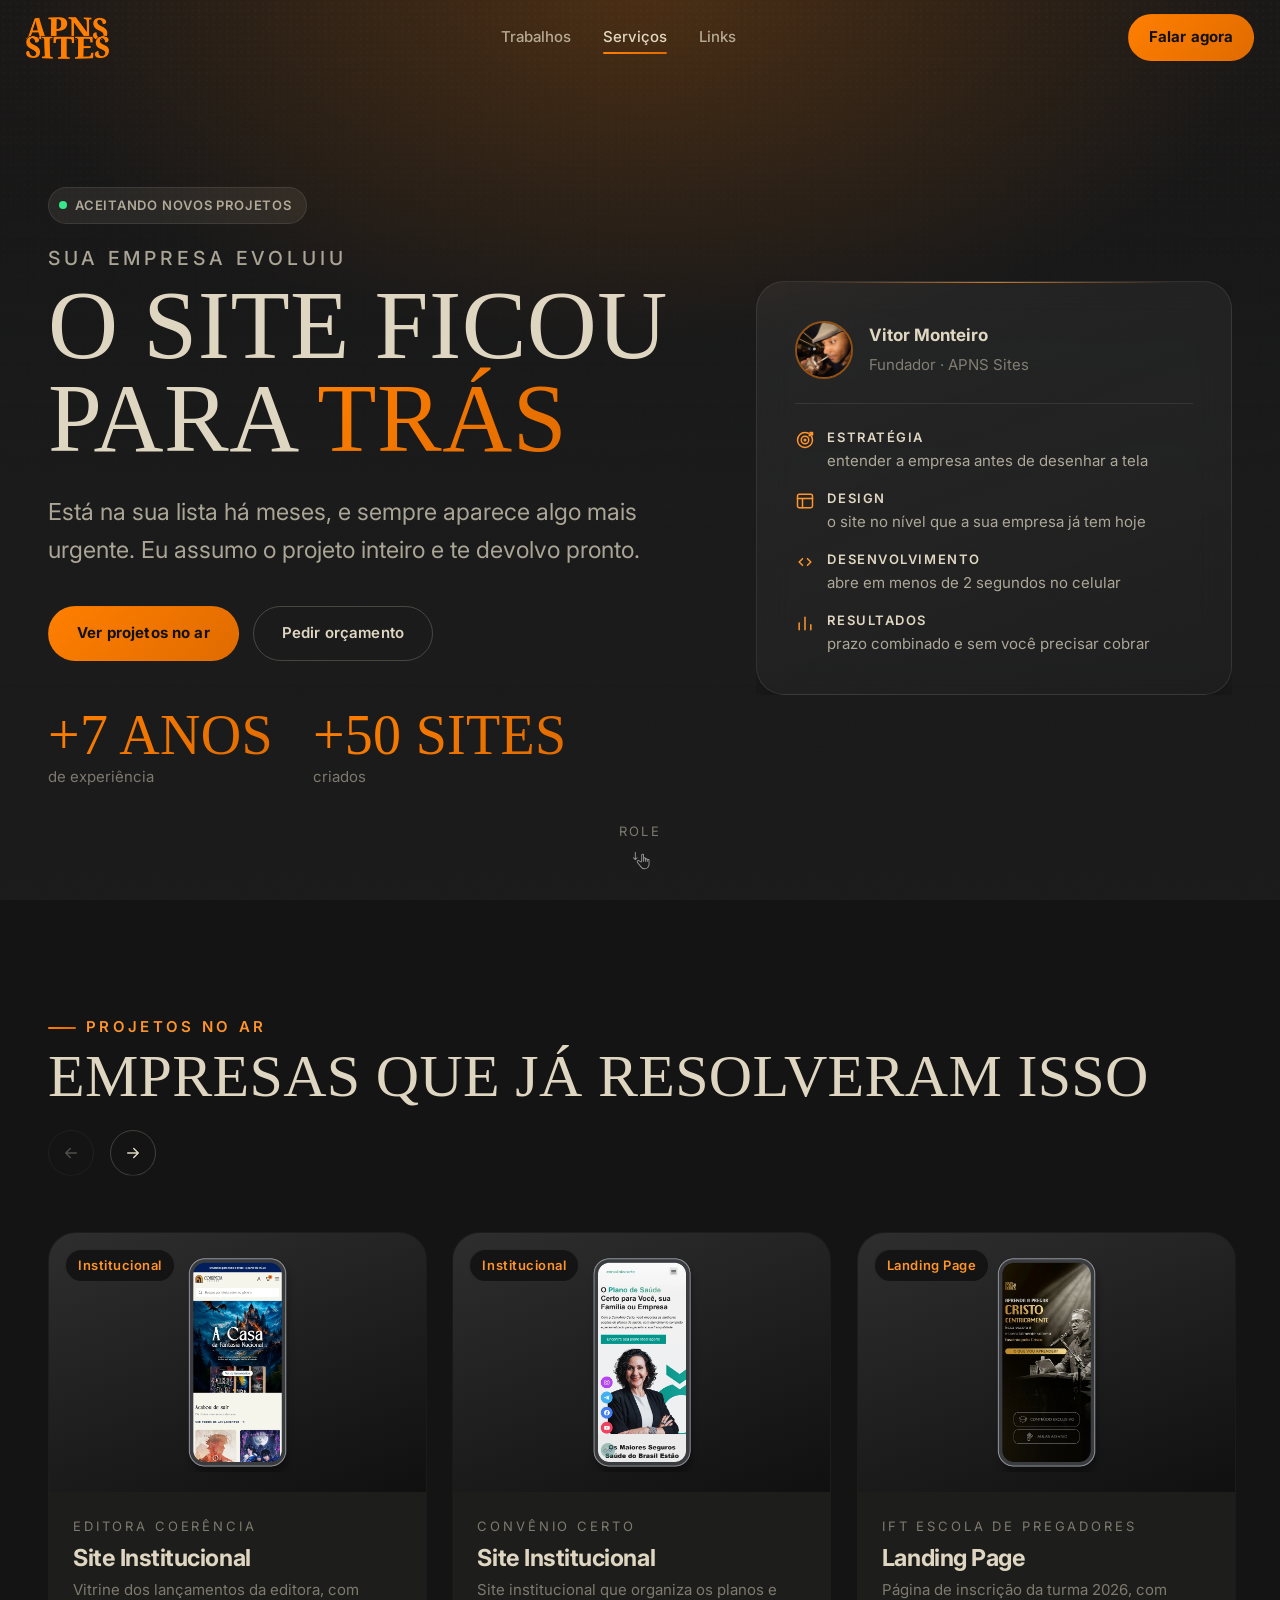
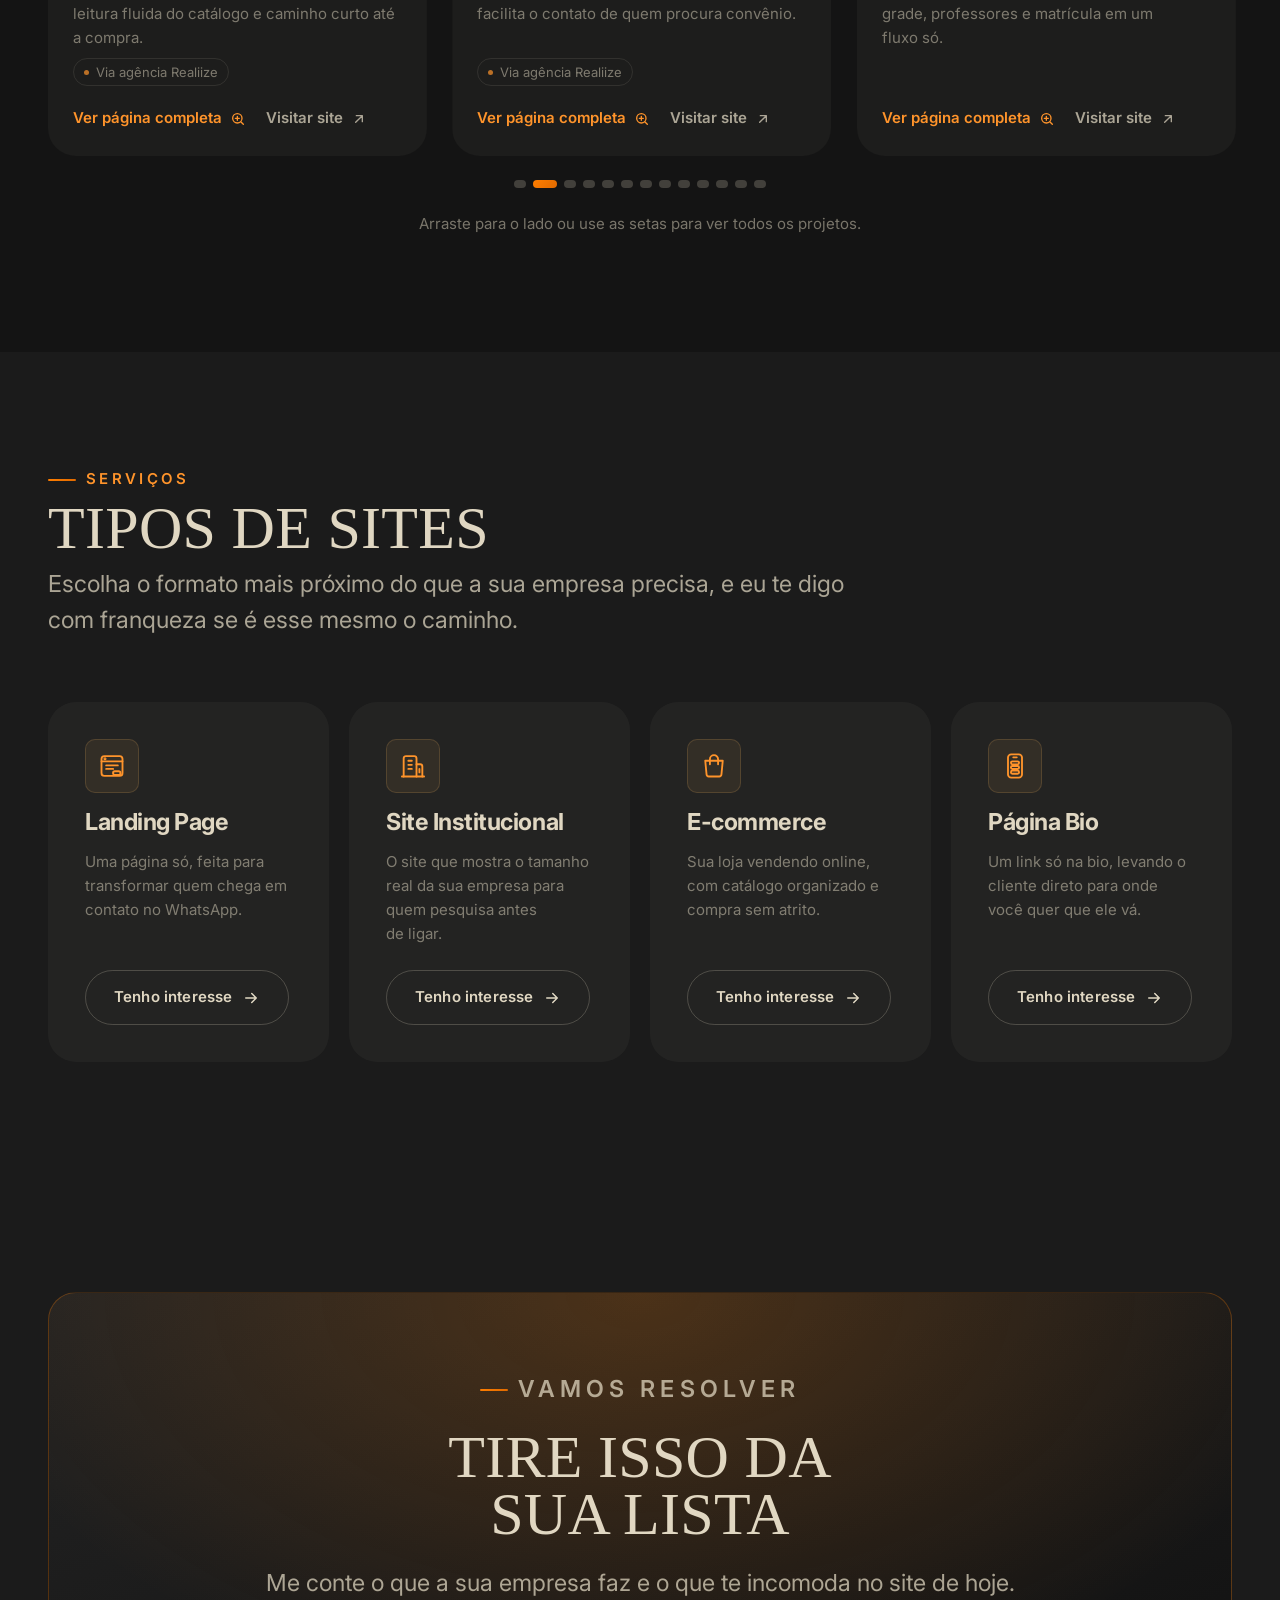
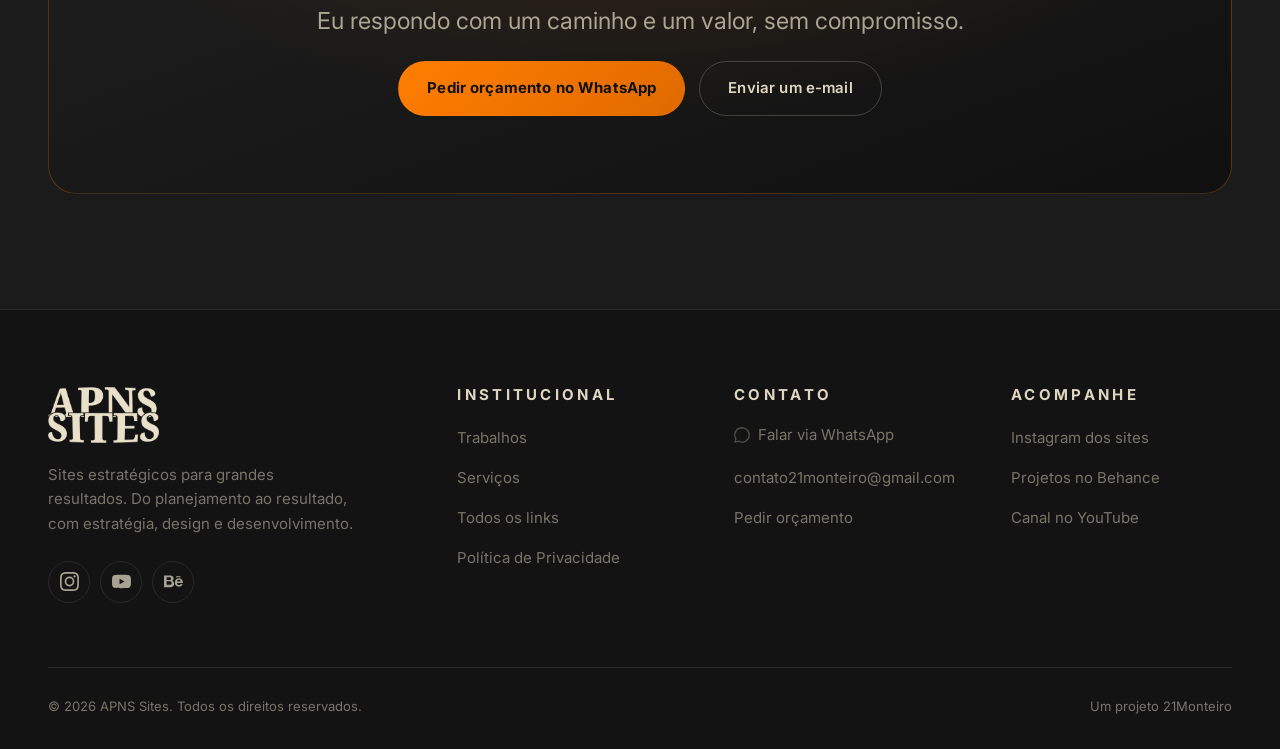
==== commit 04711f09: "Add files via upload" ====
--- a/index.html
+++ b/index.html
@@ -5,8 +5,8 @@
 <meta name="viewport" content="width=device-width, initial-scale=1">
 <meta name="theme-color" content="#1B1B1B">
 
-<title>APNS Sites — Sites Estratégicos para Grandes Resultados</title>
-<meta name="description" content="APNS Sites: do planejamento ao resultado. Landing pages, sites institucionais, e-commerces e páginas bio com estratégia, design e desenvolvimento. Veja os projetos.">
+<title>APNS Sites · Sites Estratégicos para Grandes Resultados</title>
+<meta name="description" content="Sua empresa evoluiu e o site ficou para trás. Assumo o projeto do começo ao fim: estratégia, textos, design e publicação. Veja os projetos no ar.">
 <meta name="author" content="APNS Sites">
 <link rel="canonical" href="https://21monteiro.com.br/">
 
@@ -14,9 +14,9 @@
 <meta property="og:type" content="website">
 <meta property="og:locale" content="pt_BR">
 <meta property="og:site_name" content="APNS Sites">
-<meta property="og:title" content="APNS Sites — Sites Estratégicos para Grandes Resultados">
-<meta property="og:description" content="Do planejamento ao resultado. Estratégia, design e desenvolvimento em sites que impulsionam negócios.">
-<meta property="og:image" content="https://21monteiro.com.br/assets/img/projeto-01.png">
+<meta property="og:title" content="APNS Sites · Sites Estratégicos para Grandes Resultados">
+<meta property="og:description" content="Sua empresa é melhor do que o site mostra. Eu assumo o projeto inteiro e te devolvo pronto.">
+<meta property="og:image" content="https://21monteiro.com.br/assets/img/proj-editoracoerencia.webp">
 <meta name="twitter:card" content="summary_large_image">
 
 <link rel="icon" href="/assets/img/icone-apns.png" type="image/png">
@@ -65,13 +65,13 @@
 <!-- ====================== CABEÇALHO ====================== -->
 <header class="cabecalho">
   <div class="container cabecalho-inner">
-    <a class="logo" href="/" aria-label="APNS Sites — página inicial">
+    <a class="logo" href="/" aria-label="APNS Sites, página inicial">
       <img src="/assets/img/logo-apns-laranja.webp" alt="APNS Sites" width="640" height="322">
     </a>
 
     <nav class="nav-desktop" aria-label="Navegação principal">
+      <a class="nav-link" href="#trabalhos">Trabalhos</a>
       <a class="nav-link" href="#servicos">Serviços</a>
-      <a class="nav-link" href="#trabalhos">Trabalhos</a>
       <a class="nav-link" href="#depoimentos">Depoimentos</a>
       <a class="nav-link" href="/bio/">Links</a>
     </nav>
@@ -92,8 +92,8 @@
   <nav aria-label="Navegação mobile">
     <ul>
       <li><a href="#inicio">Início</a></li>
+      <li><a href="#trabalhos">Trabalhos</a></li>
       <li><a href="#servicos">Serviços</a></li>
-      <li><a href="#trabalhos">Trabalhos</a></li>
       <li><a href="#depoimentos">Depoimentos</a></li>
       <li><a href="/bio/">Todos os links</a></li>
     </ul>
@@ -117,18 +117,17 @@
         <p class="selo"><span class="selo-ponto"></span> Aceitando novos projetos</p>
 
         <h1 class="hero-titulo">
-          <span class="linha-1">Sites estratégicos para grandes resultados</span>
-          <span class="linha-2">Do planejamento ao <em class="texto-marca">resultado.</em></span>
+          <span class="linha-1">Sua empresa evoluiu</span>
+          <span class="linha-2">O site ficou para <em class="texto-marca">trás</em></span>
         </h1>
 
         <p class="hero-texto">
-          Mais que sites: presença digital com estratégia, design e direção.
-          Conheça os projetos que já colocamos no ar e o que eles entregaram
-          para cada negócio.
+          Está na sua lista há meses, e sempre aparece algo mais urgente.
+          Eu assumo o projeto inteiro e te devolvo pronto.
         </p>
 
         <div class="hero-acoes">
-          <a class="btn btn-primario" href="#trabalhos">Ver trabalhos</a>
+          <a class="btn btn-primario" href="#trabalhos">Ver projetos no ar</a>
           <a class="btn btn-contorno" data-zap="Olá! Vim direto do seu portfólio. Gostaria de fazer um orçamento para meu negócio." href="#">
             Pedir orçamento
           </a>
@@ -153,19 +152,19 @@
         <ul class="hero-beneficios pilares">
           <li>
             <svg viewBox="0 0 24 24" fill="none" stroke="currentColor" stroke-width="1.8" stroke-linecap="round" stroke-linejoin="round" aria-hidden="true"><circle cx="12" cy="12" r="9"/><circle cx="12" cy="12" r="4.5"/><circle cx="12" cy="12" r="1"/><path d="m17 7 4-4M18 3h3v3"/></svg>
-            <span><strong>Estratégia</strong> — entender o negócio antes de desenhar qualquer tela</span>
+            <span><strong>Estratégia</strong> entender a empresa antes de desenhar a tela</span>
           </li>
           <li>
             <svg viewBox="0 0 24 24" fill="none" stroke="currentColor" stroke-width="1.8" stroke-linecap="round" stroke-linejoin="round" aria-hidden="true"><rect x="3" y="4" width="18" height="16" rx="2"/><path d="M3 9h18M9 9v11"/></svg>
-            <span><strong>Design</strong> — presença que passa credibilidade em qualquer tela</span>
+            <span><strong>Design</strong> o site no nível que a sua empresa já tem hoje</span>
           </li>
           <li>
             <svg viewBox="0 0 24 24" fill="none" stroke="currentColor" stroke-width="1.8" stroke-linecap="round" stroke-linejoin="round" aria-hidden="true"><path d="m9 8-4 4 4 4M15 8l4 4-4 4"/></svg>
-            <span><strong>Desenvolvimento</strong> — código leve, que carrega em menos de 2 segundos</span>
+            <span><strong>Desenvolvimento</strong> abre em menos de 2 segundos no celular</span>
           </li>
           <li>
             <svg viewBox="0 0 24 24" fill="none" stroke="currentColor" stroke-width="1.8" stroke-linecap="round" stroke-linejoin="round" aria-hidden="true"><path d="M5 20V12M12 20V5M19 20v-6"/></svg>
-            <span><strong>Resultados</strong> — a página existe para vender, não para enfeitar</span>
+            <span><strong>Resultados</strong> prazo combinado e sem você precisar cobrar</span>
           </li>
         </ul>
       </aside>
@@ -177,31 +176,13 @@
     </div>
   </section>
 
-  <!-- ====================== SERVIÇOS ====================== -->
-  <section class="secao secao-alt" id="servicos">
-    <div class="container">
-      <header class="secao-cabecalho revelar">
-        <p class="sobretitulo">Serviços</p>
-        <h2 class="secao-titulo">Tipos de sites</h2>
-        <p class="secao-descricao">
-          Cada projeto começa entendendo o seu objetivo. Escolha o formato que
-          faz sentido para o seu negócio e vamos conversar.
-        </p>
-      </header>
-
-      <div class="servicos-grid revelar-grupo" id="lista-servicos">
-        <!-- montado por js/main.js a partir de dados.js -->
-      </div>
-    </div>
-  </section>
-
   <!-- ====================== TRABALHOS ====================== -->
-  <section class="secao" id="trabalhos">
+  <section class="secao secao-alt" id="trabalhos">
     <div class="container">
       <header class="projetos-cabecalho revelar">
         <div class="secao-cabecalho" style="margin-bottom:0">
-          <p class="sobretitulo">Veja meus</p>
-          <h2 class="secao-titulo">Trabalhos e projetos</h2>
+          <p class="sobretitulo">Projetos no ar</p>
+          <h2 class="secao-titulo">Empresas que já resolveram isso</h2>
         </div>
 
         <div class="carrossel-controles" style="margin-top:0">
@@ -227,6 +208,24 @@
     </div>
   </section>
 
+  <!-- ====================== SERVIÇOS ====================== -->
+  <section class="secao" id="servicos">
+    <div class="container">
+      <header class="secao-cabecalho revelar">
+        <p class="sobretitulo">Serviços</p>
+        <h2 class="secao-titulo">Tipos de sites</h2>
+        <p class="secao-descricao">
+          Escolha o formato mais próximo do que a sua empresa precisa, e eu
+          te digo com franqueza se é esse mesmo o caminho.
+        </p>
+      </header>
+
+      <div class="servicos-grid revelar-grupo" id="lista-servicos">
+        <!-- montado por js/main.js a partir de dados.js -->
+      </div>
+    </div>
+  </section>
+
   <!-- ====================== DEPOIMENTOS ====================== -->
   <section class="secao secao-alt" id="depoimentos">
     <div class="container">
@@ -245,12 +244,11 @@
   <section class="cta-final">
     <div class="container">
       <div class="cta-caixa revelar">
-        <p class="sobretitulo" style="justify-content:center">Vamos começar</p>
-        <h2>Pronto para ter o seu?</h2>
+        <p class="sobretitulo" style="justify-content:center">Vamos resolver</p>
+        <h2>Tire isso da sua lista</h2>
         <p>
-          Presença digital é o primeiro passo para o próximo nível.
-          Me conte o que o seu negócio precisa e eu monto uma proposta
-          sob medida, sem compromisso.
+          Me conte o que a sua empresa faz e o que te incomoda no site de
+          hoje. Eu respondo com um caminho e um valor, sem compromisso.
         </p>
         <div class="hero-acoes">
           <a class="btn btn-primario" data-zap="Olá! Vim direto do seu portfólio. Gostaria de fazer um orçamento para meu negócio." href="#">
@@ -291,8 +289,8 @@
       <div>
         <h3>Institucional</h3>
         <ul class="rodape-lista">
+          <li><a href="#trabalhos">Trabalhos</a></li>
           <li><a href="#servicos">Serviços</a></li>
-          <li><a href="#trabalhos">Trabalhos</a></li>
           <li><a href="/bio/">Todos os links</a></li>
           <li><a href="/politica-de-privacidade/">Política de Privacidade</a></li>
         </ul>
--- a/css/base.css
+++ b/css/base.css
@@ -9,6 +9,14 @@
   src: url("../assets/fonts/meditative.ttf") format("truetype");
   font-weight: 400;
   font-display: swap;
+}
+
+/* Mesmo problema da Augustus: o "?" da Meditative é ornamental e, em
+   tamanho de título, parece um caractere errado. Desviamos só ele. */
+@font-face {
+  font-family: "Meditative";
+  src: local("Inter"), local("Segoe UI"), local("Helvetica Neue"), local("Arial");
+  unicode-range: U+003F, U+00BF;
 }
 
 /* ---- TOKENS -------------------------------------------------------------- */
--- a/css/portfolio.css
+++ b/css/portfolio.css
@@ -393,6 +393,15 @@
 .projeto-midia:focus-visible .projeto-lupa { opacity: 1; }
 .projeto-midia:hover .projeto-lupa svg { transform: scale(1); }
 
+/* O <picture> existe só para trocar o mockup de notebook pelo de celular
+   em telas pequenas. Ele precisa ocupar a mídia inteira, senão o <img>
+   dentro dele não tem altura para preencher. */
+.projeto-midia picture {
+  display: block;
+  width: 100%;
+  height: 100%;
+}
+
 .projeto-midia img {
   width: 100%; height: 100%;
   object-fit: contain;
@@ -441,6 +450,31 @@
   flex: 1;
 }
 
+/* Crédito da agência: existe para dar contexto, não para competir com a
+   descrição. Por isso não cresce junto com ela nem puxa o olho. */
+.projeto-corpo .projeto-credito {
+  flex: 0 0 auto;
+  align-self: flex-start;
+  display: inline-flex;
+  align-items: center;
+  gap: .4375rem;
+  padding: .25rem .625rem;
+  border: 1px solid var(--borda);
+  border-radius: var(--raio-full);
+  font-size: var(--t-xs);
+  line-height: 1.4;
+  color: var(--texto-fraco);
+}
+
+.projeto-credito::before {
+  content: "";
+  width: .3125rem;
+  height: .3125rem;
+  border-radius: 50%;
+  background: var(--laranja-cl);
+  opacity: .7;
+}
+
 .projeto-acoes {
   display: flex;
   flex-wrap: wrap;
@@ -729,6 +763,13 @@
   display: block;
 }
 
+/* O print de celular tem 780px de largura. Esticado na largura do painel ele
+   apareceria ampliado e borrado, então fica na largura de um aparelho. */
+.lightbox-img-mobile {
+  max-width: min(420px, 100%);
+  margin-inline: auto;
+}
+
 /* ---- Rodapé ---- */
 .lightbox-rodape {
   display: flex;
@@ -749,10 +790,43 @@
 
 .lightbox-cta { padding: .625rem 1.25rem; }
 
+/* ---- Troca entre o print de desktop e o de celular ---- */
+.lightbox-vista {
+  display: inline-flex;
+  padding: .1875rem;
+  border: 1px solid var(--borda);
+  border-radius: var(--raio-full);
+  background: var(--superficie-2);
+}
+
+.lightbox-vista[hidden] { display: none; }
+
+.lightbox-vista-btn {
+  display: inline-flex;
+  align-items: center;
+  gap: .375rem;
+  padding: .375rem .75rem;
+  border-radius: var(--raio-full);
+  font-size: var(--t-xs);
+  line-height: 1;
+  color: var(--texto-fraco);
+  transition: color var(--transicao), background var(--transicao);
+}
+
+.lightbox-vista-btn svg { width: 16px; height: 16px; }
+.lightbox-vista-btn:hover { color: var(--branco); }
+
+.lightbox-vista-btn[aria-pressed="true"] {
+  color: var(--navy-900);
+  background: var(--gradiente-marca);
+}
+
 @media (max-width: 560px) {
   .lightbox-painel { width: 100%; max-height: 100%; }
   .lightbox-rodape { justify-content: center; }
   .lightbox-cta { width: 100%; }
+  /* Com o seletor no rodapé não sobra linha para a dica de rolagem. */
+  .lightbox-dica { display: none; }
 }
 
 /* ============================================================================
@@ -769,6 +843,18 @@
   src: url("/assets/fonts/augustus.ttf") format("truetype");
   font-weight: 400;
   font-display: swap;
+}
+
+/* O "?" da Augustus é um glifo ornamental, com a volta virada para o lado
+   errado: em um título grande ele parece um caractere quebrado. Esta face
+   desvia só esse caractere (e o "¿") para uma fonte de texto comum. Como
+   vem depois da declaração acima, ela vence para o intervalo que cobre.
+   Se nenhuma das locais existir, a face é inválida e o navegador cai na
+   próxima família da pilha — que também desenha um "?" normal. */
+@font-face {
+  font-family: "Augustus";
+  src: local("Inter"), local("Segoe UI"), local("Helvetica Neue"), local("Arial");
+  unicode-range: U+003F, U+00BF;
 }
 
 body.marca-apns {
@@ -900,7 +986,7 @@
 .marca-apns .pilares li { align-items: flex-start; }
 .marca-apns .pilares svg { margin-top: 2px; }
 
-/* "resultado." no hero: a Augustus não tem itálico, então o <em>
+/* "trás" no hero: a Augustus não tem itálico, então o <em>
    marca sentido sem inclinar (o navegador simularia uma oblíqua feia). */
 .marca-apns .hero-titulo em {
   font-style: normal;
--- a/css/lead.css
+++ b/css/lead.css
@@ -1,199 +1,328 @@
-/* ============================================================================
-   21MONTEIRO — FORMULÁRIO DE PRÉ-QUALIFICAÇÃO
-   Modal que aparece antes de mandar o visitante para o WhatsApp.
-   ========================================================================== */
-
-.lead {
-  position: fixed;
-  inset: 0;
-  z-index: 300;               /* acima do lightbox (200) e do header (100) */
-  display: grid;
-  place-items: center;
-  padding: clamp(.75rem, 3vw, 2rem);
-}
-
-.lead[hidden] { display: none; }
-
-.lead-fundo {
-  position: absolute;
-  inset: 0;
-  background: rgba(2, 9, 26, .88);
-  backdrop-filter: blur(10px);
-  -webkit-backdrop-filter: blur(10px);
-  opacity: 0;
-  transition: opacity 260ms ease;
-}
-
-.lead.aberto .lead-fundo { opacity: 1; }
-
-/* ---- PAINEL --------------------------------------------------------------- */
-.lead-painel {
-  position: relative;
-  z-index: 1;
-  width: min(100%, 520px);
-  max-height: 100%;
-  overflow-y: auto;
-  overscroll-behavior: contain;
-  padding: clamp(1.5rem, 4vw, 2.25rem);
-  background: linear-gradient(165deg, var(--navy-700), var(--navy-900));
-  border: 1px solid var(--borda);
-  border-radius: var(--raio-lg);
-  box-shadow: 0 40px 100px -30px rgba(0, 0, 0, .9);
-  opacity: 0;
-  transform: translateY(18px) scale(.985);
-  transition: opacity 280ms cubic-bezier(.22, 1, .36, 1),
-              transform 280ms cubic-bezier(.22, 1, .36, 1);
-}
-
-.lead.aberto .lead-painel { opacity: 1; transform: none; }
-
-/* Fio de luz no topo, igual ao cartão do hero */
-.lead-painel::before {
-  content: "";
-  position: absolute;
-  top: 0; left: 15%; right: 15%;
-  height: 1px;
-  background: linear-gradient(90deg, transparent, rgba(255, 148, 43, .8), transparent);
-}
-
-.lead-x {
-  position: absolute;
-  top: .875rem; right: .875rem;
-  display: grid;
-  place-items: center;
-  width: 38px; height: 38px;
-  border-radius: var(--raio-full);
-  color: var(--texto-fraco);
-  transition: color var(--transicao), background var(--transicao);
-}
-
-.lead-x:hover { color: var(--texto); background: var(--superficie-2); }
-.lead-x svg { width: 18px; height: 18px; }
-
-/* ---- CABEÇALHO ------------------------------------------------------------ */
-.lead-topo { margin-bottom: 1.75rem; padding-right: 2.5rem; }
-
-.lead-topo h2 {
-  font-size: var(--t-xl);
-  margin: .375rem 0 .625rem;
-}
-
-.lead-sub {
-  color: var(--texto-suave);
-  font-size: var(--t-sm);
-  line-height: 1.6;
-}
-
-/* ---- CAMPOS --------------------------------------------------------------- */
-.lead-form { display: flex; flex-direction: column; gap: 1.125rem; }
-
-.lead-campo { display: flex; flex-direction: column; gap: .4375rem; }
-
-.lead-campo label {
-  font-size: var(--t-sm);
-  font-weight: 600;
-  color: var(--texto);
-}
-
-.lead-campo label span {
-  font-weight: 400;
-  color: var(--texto-fraco);
-}
-
-.lead-campo input,
-.lead-campo select,
-.lead-campo textarea {
-  width: 100%;
-  padding: .8125rem 1rem;
-  background: rgba(255, 255, 255, .045);
-  border: 1px solid var(--borda);
-  border-radius: var(--raio-sm);
-  color: var(--texto);
-  font-size: var(--t-sm);
-  font-family: inherit;
-  transition: border-color var(--transicao), background var(--transicao),
-              box-shadow var(--transicao);
-  /* Impede o zoom automático do Safari no iPhone ao focar um campo */
-  font-size: max(16px, var(--t-sm));
-}
-
-.lead-campo textarea { resize: vertical; min-height: 68px; line-height: 1.5; }
-
-.lead-campo input::placeholder,
-.lead-campo textarea::placeholder { color: var(--texto-fraco); }
-
-.lead-campo input:focus,
-.lead-campo select:focus,
-.lead-campo textarea:focus {
-  outline: none;
-  border-color: rgba(255, 126, 0, .6);
-  background: rgba(255, 255, 255, .07);
-  box-shadow: 0 0 0 3px rgba(255, 126, 0, .13);
-}
-
-.lead-campo [aria-invalid="true"] {
-  border-color: rgba(255, 90, 90, .65);
-  background: rgba(255, 90, 90, .06);
-}
-
-/* Seta própria no select, já que a nativa não acompanha o tema escuro */
-.lead-campo select {
-  appearance: none;
-  -webkit-appearance: none;
-  cursor: pointer;
-  padding-right: 2.5rem;
-  background-image: url("data:image/svg+xml,%3Csvg xmlns='http://www.w3.org/2000/svg' viewBox='0 0 24 24' fill='none' stroke='%238D97AD' stroke-width='2' stroke-linecap='round' stroke-linejoin='round'%3E%3Cpath d='m6 9 6 6 6-6'/%3E%3C/svg%3E");
-  background-repeat: no-repeat;
-  background-position: right 1rem center;
-  background-size: 18px;
-}
-
-/* A lista aberta do select é desenhada pelo sistema, não pelo CSS da página */
-.lead-campo select option { background: var(--navy-800); color: #fff; }
-
-.lead-erro {
-  font-size: var(--t-xs);
-  color: #FF8A8A;
-  min-height: 1em;
-}
-
-.lead-erro:empty { min-height: 0; }
-
-/* ---- ENVIO ---------------------------------------------------------------- */
-.lead-enviar { margin-top: .375rem; padding-block: 1rem; }
-.lead-enviar svg { width: 20px; height: 20px; }
-.lead-enviar:disabled { opacity: .75; cursor: wait; transform: none; }
-
-.lead-aviso {
-  font-size: var(--t-xs);
-  color: var(--texto-fraco);
-  text-align: center;
-  line-height: 1.5;
-}
-
-.lead-aviso a {
-  color: var(--texto-suave);
-  text-decoration: underline;
-  text-underline-offset: 2px;
-}
-
-.lead-aviso a:hover { color: var(--laranja-cl); }
-
-/* ---- MOBILE --------------------------------------------------------------- *
-   Vira uma folha que sobe de baixo, como um app.
-   -------------------------------------------------------------------------- */
-@media (max-width: 560px) {
-  .lead { padding: 0; place-items: end center; }
-
-  .lead-painel {
-    width: 100%;
-    max-height: 92svh;
-    border-radius: var(--raio-lg) var(--raio-lg) 0 0;
-    border-bottom: 0;
-    transform: translateY(100%);
-    padding-bottom: calc(1.5rem + env(safe-area-inset-bottom, 0px));
-  }
-
-  .lead.aberto .lead-painel { transform: none; }
-  .lead-form { gap: 1rem; }
-}
+/* ============================================================================
+   21MONTEIRO — FORMULÁRIO DE PRÉ-QUALIFICAÇÃO
+   Modal que aparece antes de mandar o visitante para o WhatsApp.
+   ========================================================================== */
+
+.lead {
+  position: fixed;
+  inset: 0;
+  z-index: 300;               /* acima do lightbox (200) e do header (100) */
+  display: grid;
+  place-items: center;
+  padding: clamp(.75rem, 3vw, 2rem);
+}
+
+.lead[hidden] { display: none; }
+
+.lead-fundo {
+  position: absolute;
+  inset: 0;
+  background: rgba(2, 9, 26, .88);
+  backdrop-filter: blur(10px);
+  -webkit-backdrop-filter: blur(10px);
+  opacity: 0;
+  transition: opacity 260ms ease;
+}
+
+.lead.aberto .lead-fundo { opacity: 1; }
+
+/* ---- PAINEL --------------------------------------------------------------- */
+.lead-painel {
+  position: relative;
+  z-index: 1;
+  width: min(100%, 520px);
+  max-height: 100%;
+  overflow-y: auto;
+  overscroll-behavior: contain;
+  padding: clamp(1.5rem, 4vw, 2.25rem);
+  background: linear-gradient(165deg, var(--navy-700), var(--navy-900));
+  border: 1px solid var(--borda);
+  border-radius: var(--raio-lg);
+  box-shadow: 0 40px 100px -30px rgba(0, 0, 0, .9);
+  opacity: 0;
+  transform: translateY(18px) scale(.985);
+  transition: opacity 280ms cubic-bezier(.22, 1, .36, 1),
+              transform 280ms cubic-bezier(.22, 1, .36, 1);
+}
+
+.lead.aberto .lead-painel { opacity: 1; transform: none; }
+
+/* Fio de luz no topo, igual ao cartão do hero */
+.lead-painel::before {
+  content: "";
+  position: absolute;
+  top: 0; left: 15%; right: 15%;
+  height: 1px;
+  background: linear-gradient(90deg, transparent, rgba(255, 148, 43, .8), transparent);
+}
+
+.lead-x {
+  position: absolute;
+  top: .875rem; right: .875rem;
+  display: grid;
+  place-items: center;
+  width: 38px; height: 38px;
+  border-radius: var(--raio-full);
+  color: var(--texto-fraco);
+  transition: color var(--transicao), background var(--transicao);
+}
+
+.lead-x:hover { color: var(--texto); background: var(--superficie-2); }
+.lead-x svg { width: 18px; height: 18px; }
+
+/* ---- CABEÇALHO ------------------------------------------------------------ */
+.lead-topo { margin-bottom: 1.75rem; padding-right: 2.5rem; }
+
+.lead-topo h2 {
+  font-size: var(--t-xl);
+  margin: .375rem 0 .625rem;
+}
+
+.lead-sub {
+  color: var(--texto-suave);
+  font-size: var(--t-sm);
+  line-height: 1.6;
+}
+
+/* ---- ETAPAS --------------------------------------------------------------- *
+   Uma pergunta por vez. O <fieldset> escondido some de verdade (hidden), não
+   só da vista: assim ele sai da ordem de tabulação e do leitor de tela.
+   -------------------------------------------------------------------------- */
+.lead-progresso {
+  display: flex;
+  align-items: center;
+  gap: .75rem;
+  margin-top: 1.25rem;
+}
+
+.lead-barra {
+  flex: 1;
+  height: 4px;
+  border-radius: var(--raio-full);
+  background: rgba(255, 255, 255, .09);
+  overflow: hidden;
+}
+
+.lead-barra-cheia {
+  display: block;
+  width: 0;
+  height: 100%;
+  border-radius: inherit;
+  background: var(--gradiente-marca);
+  transition: width 320ms cubic-bezier(.22, 1, .36, 1);
+}
+
+.lead-contador {
+  font-size: var(--t-xs);
+  color: var(--texto-fraco);
+  font-variant-numeric: tabular-nums;
+}
+
+.lead-form { display: flex; flex-direction: column; gap: 1.125rem; }
+
+/* Altura mínima para o painel não pular a cada troca de pergunta. */
+.lead-corpo { min-height: 190px; }
+
+.lead-passo {
+  display: flex;
+  flex-direction: column;
+  gap: .75rem;
+  padding: 0;
+  margin: 0;
+  border: 0;
+}
+
+.lead-passo[hidden] { display: none; }
+
+@media (prefers-reduced-motion: no-preference) {
+  .lead-passo { animation: lead-entra 260ms cubic-bezier(.22, 1, .36, 1); }
+}
+
+@keyframes lead-entra {
+  from { opacity: 0; transform: translateX(14px); }
+  to   { opacity: 1; transform: none; }
+}
+
+.lead-pergunta {
+  padding: 0;
+  font-size: var(--t-md);
+  font-weight: 600;
+  color: var(--texto);
+}
+
+.lead-pergunta span {
+  font-weight: 400;
+  color: var(--texto-fraco);
+}
+
+/* ---- CAMPOS DE TEXTO ------------------------------------------------------ */
+.lead-passo input[type="text"],
+.lead-passo input[type="tel"],
+.lead-passo textarea {
+  width: 100%;
+  padding: .8125rem 1rem;
+  background: rgba(255, 255, 255, .045);
+  border: 1px solid var(--borda);
+  border-radius: var(--raio-sm);
+  color: var(--texto);
+  font-family: inherit;
+  transition: border-color var(--transicao), background var(--transicao),
+              box-shadow var(--transicao);
+  /* Impede o zoom automático do Safari no iPhone ao focar um campo */
+  font-size: max(16px, var(--t-sm));
+}
+
+.lead-passo textarea { resize: vertical; min-height: 84px; line-height: 1.5; }
+
+.lead-passo input::placeholder,
+.lead-passo textarea::placeholder { color: var(--texto-fraco); }
+
+.lead-passo input:focus,
+.lead-passo textarea:focus {
+  outline: none;
+  border-color: rgba(255, 126, 0, .6);
+  background: rgba(255, 255, 255, .07);
+  box-shadow: 0 0 0 3px rgba(255, 126, 0, .13);
+}
+
+.lead-passo [aria-invalid="true"] {
+  border-color: rgba(255, 90, 90, .65);
+  background: rgba(255, 90, 90, .06);
+}
+
+/* ---- RESPOSTAS DE ESCOLHA ------------------------------------------------- *
+   O rádio continua lá, só fica invisível: é ele que dá seta do teclado e
+   leitura correta de "opção 2 de 5". O visual é todo do <label>.
+   -------------------------------------------------------------------------- */
+.lead-opcoes { display: flex; flex-direction: column; gap: .5rem; }
+
+.lead-opcao {
+  display: flex;
+  align-items: center;
+  gap: .75rem;
+  padding: .8125rem 1rem;
+  background: rgba(255, 255, 255, .045);
+  border: 1px solid var(--borda);
+  border-radius: var(--raio-sm);
+  color: var(--texto-suave);
+  font-size: max(16px, var(--t-sm));
+  cursor: pointer;
+  transition: border-color var(--transicao), background var(--transicao),
+              color var(--transicao);
+}
+
+.lead-opcao:hover {
+  border-color: var(--borda-forte);
+  background: rgba(255, 255, 255, .07);
+  color: var(--texto);
+}
+
+/* A bolinha é desenhada antes do texto, e o rádio real fica fora da tela. */
+.lead-opcao input {
+  position: absolute;
+  width: 1px; height: 1px;
+  margin: -1px; padding: 0;
+  overflow: hidden;
+  clip-path: inset(50%);
+  white-space: nowrap;
+}
+
+.lead-opcao::before {
+  content: "";
+  flex: none;
+  width: 18px; height: 18px;
+  border: 2px solid var(--borda-forte);
+  border-radius: 50%;
+  transition: border-color var(--transicao), box-shadow var(--transicao);
+}
+
+.lead-opcao:has(input:checked) {
+  border-color: rgba(255, 126, 0, .55);
+  background: rgba(255, 126, 0, .09);
+  color: var(--texto);
+}
+
+.lead-opcao:has(input:checked)::before {
+  border-color: var(--laranja);
+  box-shadow: inset 0 0 0 4px var(--laranja);
+}
+
+/* O foco mora no rádio escondido, então a moldura vai no rótulo. */
+.lead-opcao:has(input:focus-visible) {
+  outline: 2px solid var(--laranja-cl);
+  outline-offset: 2px;
+}
+
+.lead-erro {
+  font-size: var(--t-xs);
+  color: #FF8A8A;
+  min-height: 1em;
+}
+
+.lead-erro:empty { min-height: 0; }
+
+/* ---- NAVEGAÇÃO ------------------------------------------------------------ */
+.lead-navegacao {
+  display: flex;
+  align-items: center;
+  gap: .75rem;
+  margin-top: .375rem;
+}
+
+.lead-navegacao [hidden] { display: none; }
+
+.lead-voltar {
+  display: inline-flex;
+  align-items: center;
+  gap: .375rem;
+  padding: .75rem .875rem;
+  border-radius: var(--raio-sm);
+  font-size: var(--t-sm);
+  color: var(--texto-fraco);
+  transition: color var(--transicao), background var(--transicao);
+}
+
+.lead-voltar:hover { color: var(--texto); background: var(--superficie-2); }
+.lead-voltar svg { width: 16px; height: 16px; }
+
+.lead-continuar { flex: 1; padding-block: 1rem; }
+.lead-continuar svg { width: 18px; height: 18px; }
+
+/* ---- ENVIO ---------------------------------------------------------------- */
+.lead-enviar { flex: 1; padding-block: 1rem; }
+.lead-enviar svg { width: 20px; height: 20px; }
+.lead-enviar:disabled { opacity: .75; cursor: wait; transform: none; }
+
+.lead-aviso {
+  font-size: var(--t-xs);
+  color: var(--texto-fraco);
+  text-align: center;
+  line-height: 1.5;
+}
+
+.lead-aviso a {
+  color: var(--texto-suave);
+  text-decoration: underline;
+  text-underline-offset: 2px;
+}
+
+.lead-aviso a:hover { color: var(--laranja-cl); }
+
+/* ---- MOBILE --------------------------------------------------------------- *
+   Vira uma folha que sobe de baixo, como um app.
+   -------------------------------------------------------------------------- */
+@media (max-width: 560px) {
+  .lead { padding: 0; place-items: end center; }
+
+  .lead-painel {
+    width: 100%;
+    max-height: 92svh;
+    border-radius: var(--raio-lg) var(--raio-lg) 0 0;
+    border-bottom: 0;
+    transform: translateY(100%);
+    padding-bottom: calc(1.5rem + env(safe-area-inset-bottom, 0px));
+  }
+
+  .lead.aberto .lead-painel { transform: none; }
+  .lead-form { gap: 1rem; }
+}
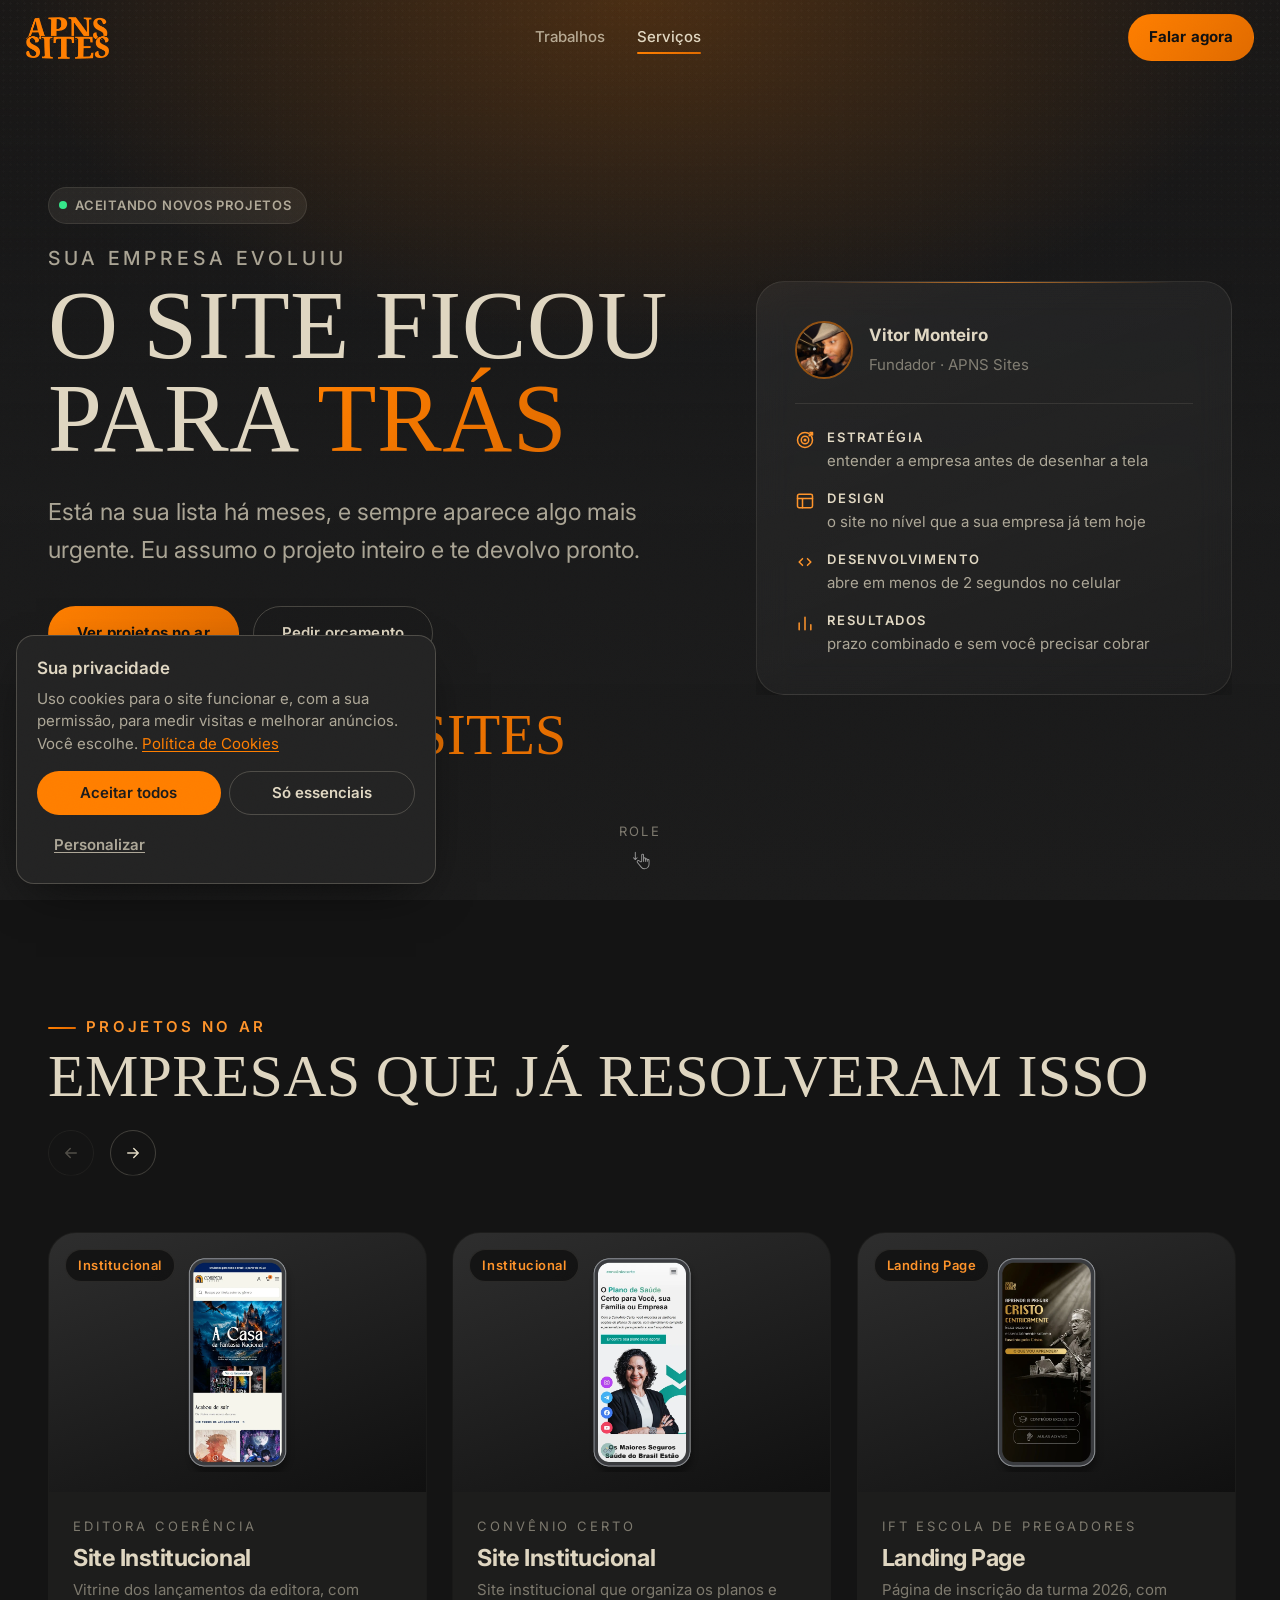
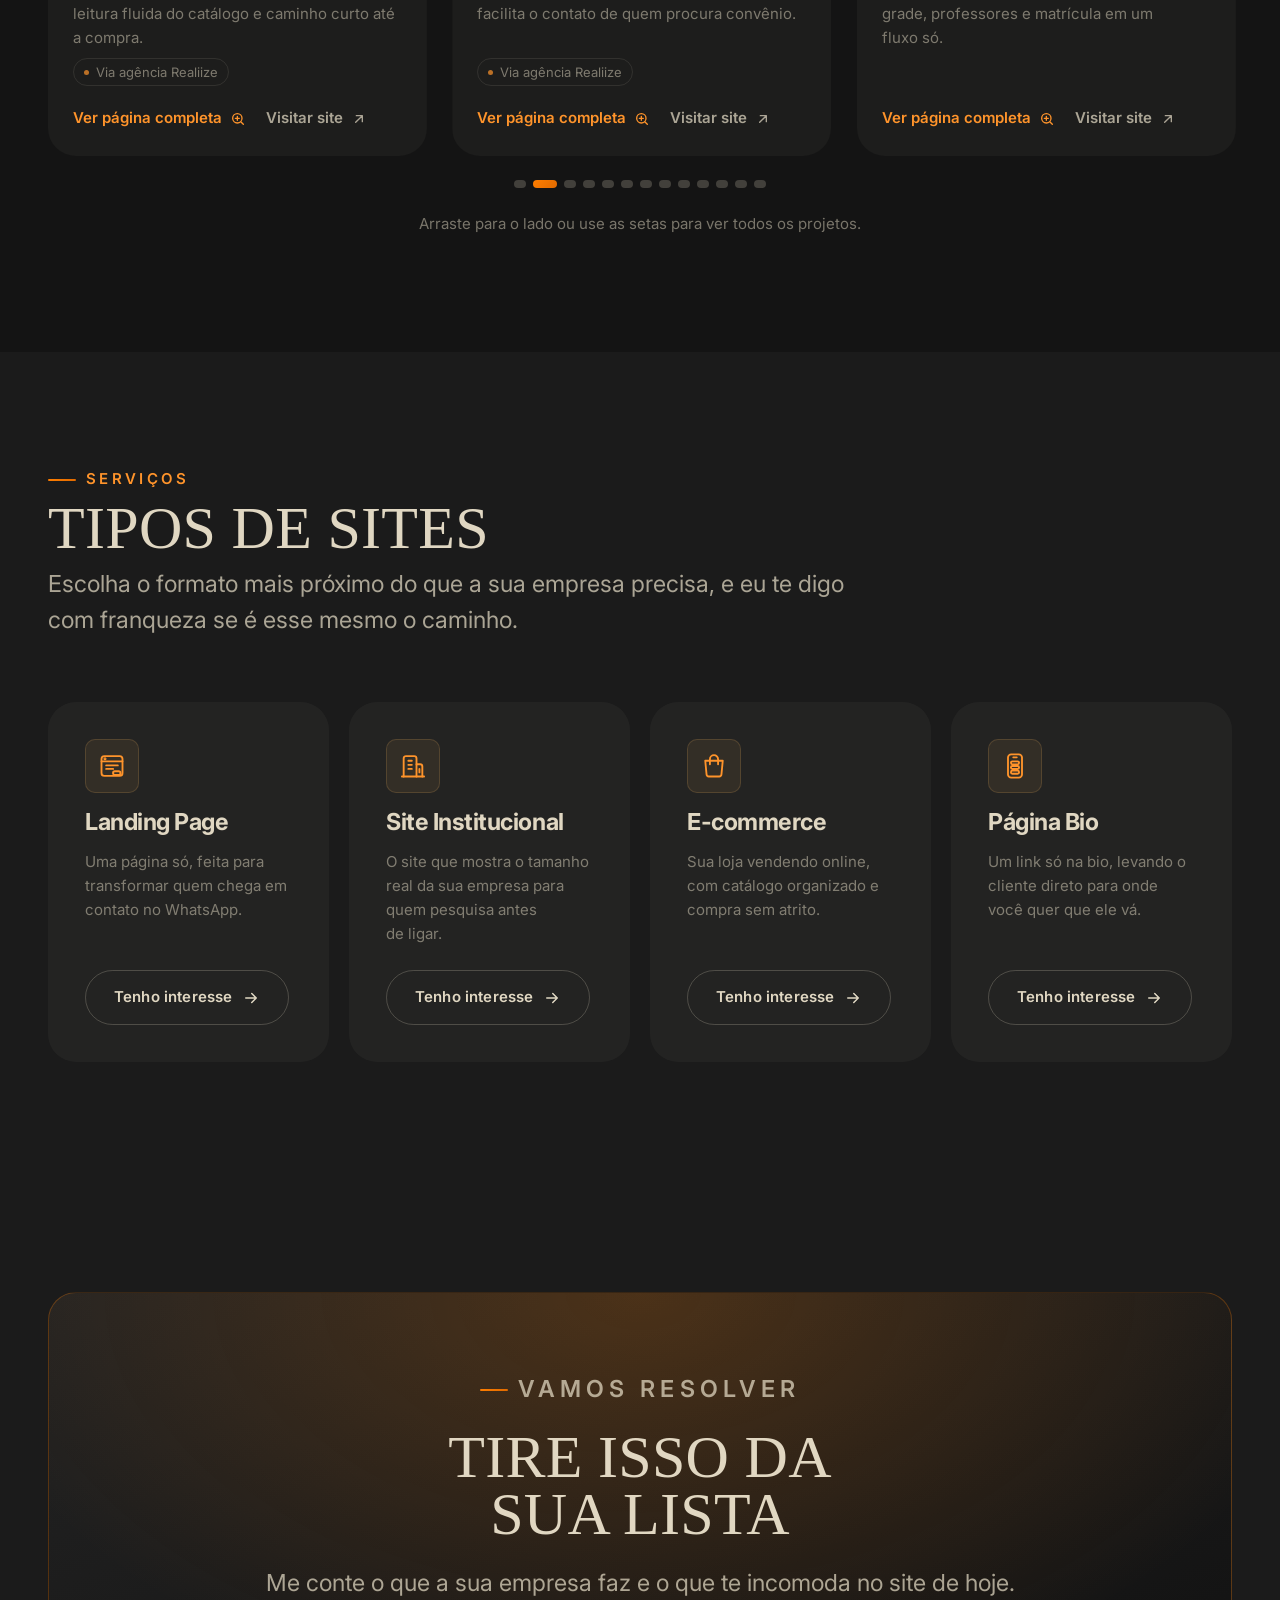
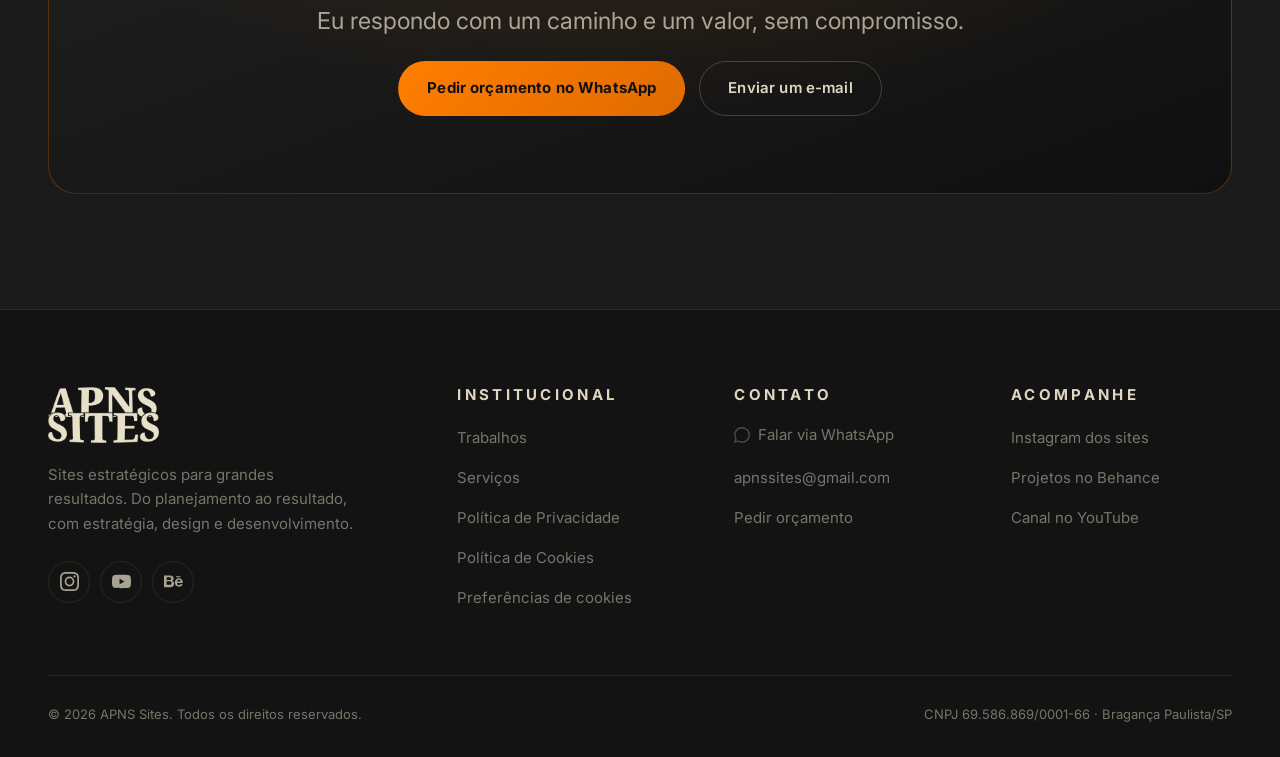
==== commit b9aa42d8: "Separa APNS Sites: portfólio, políticas próprias e banner de cookies" ====
--- a/index.html
+++ b/index.html
@@ -1,351 +1,354 @@
-<!DOCTYPE html>
-<html lang="pt-BR">
-<head>
-<meta charset="UTF-8">
-<meta name="viewport" content="width=device-width, initial-scale=1">
-<meta name="theme-color" content="#1B1B1B">
-
-<title>APNS Sites · Sites Estratégicos para Grandes Resultados</title>
-<meta name="description" content="Sua empresa evoluiu e o site ficou para trás. Assumo o projeto do começo ao fim: estratégia, textos, design e publicação. Veja os projetos no ar.">
-<meta name="author" content="APNS Sites">
-<link rel="canonical" href="https://21monteiro.com.br/">
-
-<!-- Compartilhamento em redes sociais -->
-<meta property="og:type" content="website">
-<meta property="og:locale" content="pt_BR">
-<meta property="og:site_name" content="APNS Sites">
-<meta property="og:title" content="APNS Sites · Sites Estratégicos para Grandes Resultados">
-<meta property="og:description" content="Sua empresa é melhor do que o site mostra. Eu assumo o projeto inteiro e te devolvo pronto.">
-<meta property="og:image" content="https://21monteiro.com.br/assets/img/proj-editoracoerencia.webp">
-<meta name="twitter:card" content="summary_large_image">
-
-<link rel="icon" href="/assets/img/icone-apns.png" type="image/png">
-<link rel="apple-touch-icon" href="/assets/img/icone-apns.png">
-
-<!-- Fontes -->
-<link rel="preconnect" href="https://fonts.googleapis.com">
-<link rel="preconnect" href="https://fonts.gstatic.com" crossorigin>
-<link rel="stylesheet" href="https://fonts.googleapis.com/css2?family=Inter:ital,opsz,wght@0,14..32,100..900;1,14..32,100..900&display=swap">
-
-<!-- Estilos -->
-<link rel="stylesheet" href="/css/base.css">
-<link rel="stylesheet" href="/css/portfolio.css">
-<link rel="stylesheet" href="/css/lead.css">
-
-<!-- Carrega o hero o quanto antes -->
-<link rel="preload" as="font" type="font/ttf" href="/assets/fonts/augustus.ttf" crossorigin>
-<link rel="preload" as="image" href="/assets/img/hero-bg.webp">
-
-<!-- Dados estruturados para o Google -->
-<script type="application/ld+json">
-{
-  "@context": "https://schema.org",
-  "@type": "ProfessionalService",
-  "name": "APNS Sites",
-  "alternateName": "Apenas Sites",
-  "slogan": "Do planejamento ao resultado.",
-  "description": "Sites estratégicos para grandes resultados: estratégia, design e desenvolvimento.",
-  "url": "https://21monteiro.com.br/",
-  "areaServed": "BR",
-  "knowsLanguage": "pt-BR",
-  "founder": { "@type": "Person", "name": "Vitor Monteiro" },
-  "sameAs": [
-    "https://www.instagram.com/apenasites/",
-    "https://www.instagram.com/21monteiro_/",
-    "https://www.youtube.com/@21Monteiro",
-    "https://www.behance.net/21monteiro"
-  ]
-}
-</script>
-</head>
-
-<body class="marca-apns">
-<a class="pular-link" href="#conteudo">Pular para o conteúdo</a>
-
-<!-- ====================== CABEÇALHO ====================== -->
-<header class="cabecalho">
-  <div class="container cabecalho-inner">
-    <a class="logo" href="/" aria-label="APNS Sites, página inicial">
-      <img src="/assets/img/logo-apns-laranja.webp" alt="APNS Sites" width="640" height="322">
-    </a>
-
-    <nav class="nav-desktop" aria-label="Navegação principal">
-      <a class="nav-link" href="#trabalhos">Trabalhos</a>
-      <a class="nav-link" href="#servicos">Serviços</a>
-      <a class="nav-link" href="#depoimentos">Depoimentos</a>
-      <a class="nav-link" href="/bio/">Links</a>
-    </nav>
-
-    <div class="cabecalho-acoes">
-      <a class="btn btn-primario btn-cta-header" data-zap="Olá! Vim direto do seu portfólio. Gostaria de fazer um orçamento para meu negócio." href="#">
-        Falar agora
-      </a>
-      <button class="botao-menu" type="button" aria-expanded="false" aria-controls="menu-mobile" aria-label="Abrir menu">
-        <span></span><span></span><span></span>
-      </button>
-    </div>
-  </div>
-</header>
-
-<!-- ====================== MENU MOBILE ====================== -->
-<div class="menu-mobile" id="menu-mobile">
-  <nav aria-label="Navegação mobile">
-    <ul>
-      <li><a href="#inicio">Início</a></li>
-      <li><a href="#trabalhos">Trabalhos</a></li>
-      <li><a href="#servicos">Serviços</a></li>
-      <li><a href="#depoimentos">Depoimentos</a></li>
-      <li><a href="/bio/">Todos os links</a></li>
-    </ul>
-    <a class="btn btn-primario btn-bloco" data-zap="Olá! Vim direto do seu portfólio. Gostaria de fazer um orçamento para meu negócio." href="#">
-      Pedir orçamento
-    </a>
-  </nav>
-</div>
-
-<main id="conteudo">
-
-  <!-- ====================== HERO ====================== -->
-  <section class="hero" id="inicio">
-    <div class="hero-fundo">
-      <img src="/assets/img/hero-bg.webp" alt="" aria-hidden="true" fetchpriority="high">
-    </div>
-    <div class="hero-grade" aria-hidden="true"></div>
-
-    <div class="container hero-inner">
-      <div>
-        <p class="selo"><span class="selo-ponto"></span> Aceitando novos projetos</p>
-
-        <h1 class="hero-titulo">
-          <span class="linha-1">Sua empresa evoluiu</span>
-          <span class="linha-2">O site ficou para <em class="texto-marca">trás</em></span>
-        </h1>
-
-        <p class="hero-texto">
-          Está na sua lista há meses, e sempre aparece algo mais urgente.
-          Eu assumo o projeto inteiro e te devolvo pronto.
-        </p>
-
-        <div class="hero-acoes">
-          <a class="btn btn-primario" href="#trabalhos">Ver projetos no ar</a>
-          <a class="btn btn-contorno" data-zap="Olá! Vim direto do seu portfólio. Gostaria de fazer um orçamento para meu negócio." href="#">
-            Pedir orçamento
-          </a>
-        </div>
-
-        <div class="hero-provas" id="lista-numeros">
-          <!-- montado por js/main.js a partir de dados.js -->
-        </div>
-      </div>
-
-      <!-- Cartão de apresentação -->
-      <aside class="hero-cartao revelar">
-        <div class="hero-cartao-topo">
-          <img src="/assets/img/vitor-monteiro.webp" alt="Foto de Vitor Monteiro" width="58" height="58" loading="lazy">
-          <div>
-            <strong>Vitor Monteiro</strong>
-            <span>Fundador · APNS Sites</span>
-          </div>
-        </div>
-
-        <!-- Os quatro pilares do manual da marca -->
-        <ul class="hero-beneficios pilares">
-          <li>
-            <svg viewBox="0 0 24 24" fill="none" stroke="currentColor" stroke-width="1.8" stroke-linecap="round" stroke-linejoin="round" aria-hidden="true"><circle cx="12" cy="12" r="9"/><circle cx="12" cy="12" r="4.5"/><circle cx="12" cy="12" r="1"/><path d="m17 7 4-4M18 3h3v3"/></svg>
-            <span><strong>Estratégia</strong> entender a empresa antes de desenhar a tela</span>
-          </li>
-          <li>
-            <svg viewBox="0 0 24 24" fill="none" stroke="currentColor" stroke-width="1.8" stroke-linecap="round" stroke-linejoin="round" aria-hidden="true"><rect x="3" y="4" width="18" height="16" rx="2"/><path d="M3 9h18M9 9v11"/></svg>
-            <span><strong>Design</strong> o site no nível que a sua empresa já tem hoje</span>
-          </li>
-          <li>
-            <svg viewBox="0 0 24 24" fill="none" stroke="currentColor" stroke-width="1.8" stroke-linecap="round" stroke-linejoin="round" aria-hidden="true"><path d="m9 8-4 4 4 4M15 8l4 4-4 4"/></svg>
-            <span><strong>Desenvolvimento</strong> abre em menos de 2 segundos no celular</span>
-          </li>
-          <li>
-            <svg viewBox="0 0 24 24" fill="none" stroke="currentColor" stroke-width="1.8" stroke-linecap="round" stroke-linejoin="round" aria-hidden="true"><path d="M5 20V12M12 20V5M19 20v-6"/></svg>
-            <span><strong>Resultados</strong> prazo combinado e sem você precisar cobrar</span>
-          </li>
-        </ul>
-      </aside>
-    </div>
-
-    <div class="scroll-dica" aria-hidden="true">
-      <span>Role</span>
-      <img src="/assets/icons/scroll.svg" alt="" width="22" height="22">
-    </div>
-  </section>
-
-  <!-- ====================== TRABALHOS ====================== -->
-  <section class="secao secao-alt" id="trabalhos">
-    <div class="container">
-      <header class="projetos-cabecalho revelar">
-        <div class="secao-cabecalho" style="margin-bottom:0">
-          <p class="sobretitulo">Projetos no ar</p>
-          <h2 class="secao-titulo">Empresas que já resolveram isso</h2>
-        </div>
-
-        <div class="carrossel-controles" style="margin-top:0">
-          <button class="carrossel-btn" type="button" data-carrossel="anterior" aria-label="Projeto anterior">
-            <svg viewBox="0 0 24 24" fill="none" stroke="currentColor" stroke-width="2" stroke-linecap="round" stroke-linejoin="round" aria-hidden="true"><path d="M19 12H5M11 18l-6-6 6-6"/></svg>
-          </button>
-          <button class="carrossel-btn" type="button" data-carrossel="proximo" aria-label="Próximo projeto">
-            <svg viewBox="0 0 24 24" fill="none" stroke="currentColor" stroke-width="2" stroke-linecap="round" stroke-linejoin="round" aria-hidden="true"><path d="M5 12h14M13 6l6 6-6 6"/></svg>
-          </button>
-        </div>
-      </header>
-
-      <div class="carrossel">
-        <div class="carrossel-trilho" id="trilho-projetos">
-          <!-- montado por js/main.js a partir de dados.js -->
-        </div>
-        <div class="carrossel-pontos" style="margin-left:0;justify-content:center"></div>
-      </div>
-
-      <p class="carrossel-nota">
-        Arraste para o lado ou use as setas para ver todos os projetos.
-      </p>
-    </div>
-  </section>
-
-  <!-- ====================== SERVIÇOS ====================== -->
-  <section class="secao" id="servicos">
-    <div class="container">
-      <header class="secao-cabecalho revelar">
-        <p class="sobretitulo">Serviços</p>
-        <h2 class="secao-titulo">Tipos de sites</h2>
-        <p class="secao-descricao">
-          Escolha o formato mais próximo do que a sua empresa precisa, e eu
-          te digo com franqueza se é esse mesmo o caminho.
-        </p>
-      </header>
-
-      <div class="servicos-grid revelar-grupo" id="lista-servicos">
-        <!-- montado por js/main.js a partir de dados.js -->
-      </div>
-    </div>
-  </section>
-
-  <!-- ====================== DEPOIMENTOS ====================== -->
-  <section class="secao secao-alt" id="depoimentos">
-    <div class="container">
-      <header class="secao-cabecalho centro revelar">
-        <p class="sobretitulo">Depoimentos</p>
-        <h2 class="secao-titulo">Veja o que eles dizem</h2>
-      </header>
-
-      <div class="depoimentos-grid revelar-grupo" id="lista-depoimentos">
-        <!-- montado por js/main.js a partir de dados.js -->
-      </div>
-    </div>
-  </section>
-
-  <!-- ====================== CHAMADA FINAL ====================== -->
-  <section class="cta-final">
-    <div class="container">
-      <div class="cta-caixa revelar">
-        <p class="sobretitulo" style="justify-content:center">Vamos resolver</p>
-        <h2>Tire isso da sua lista</h2>
-        <p>
-          Me conte o que a sua empresa faz e o que te incomoda no site de
-          hoje. Eu respondo com um caminho e um valor, sem compromisso.
-        </p>
-        <div class="hero-acoes">
-          <a class="btn btn-primario" data-zap="Olá! Vim direto do seu portfólio. Gostaria de fazer um orçamento para meu negócio." href="#">
-            Pedir orçamento no WhatsApp
-          </a>
-          <a class="btn btn-contorno" data-email href="#">Enviar um e-mail</a>
-        </div>
-      </div>
-    </div>
-  </section>
-
-</main>
-
-<!-- ====================== RODAPÉ ====================== -->
-<footer class="rodape">
-  <div class="container">
-    <div class="rodape-grid">
-
-      <div class="rodape-marca">
-        <img src="/assets/img/logo-apns-creme.webp" alt="APNS Sites" width="640" height="322" loading="lazy">
-        <p>
-          Sites estratégicos para grandes resultados. Do planejamento
-          ao resultado, com estratégia, design e desenvolvimento.
-        </p>
-        <div class="redes">
-          <a data-rede="instagram" href="#" target="_blank" rel="noopener" aria-label="Instagram">
-            <svg viewBox="0 0 24 24" fill="currentColor" aria-hidden="true"><path d="M12 2.16c3.2 0 3.58.01 4.85.07 1.17.05 1.8.25 2.23.41.56.22.96.48 1.38.9.42.42.68.82.9 1.38.16.42.36 1.06.41 2.23.06 1.27.07 1.65.07 4.85s-.01 3.58-.07 4.85c-.05 1.17-.25 1.8-.41 2.23-.22.56-.48.96-.9 1.38-.42.42-.82.68-1.38.9-.42.16-1.06.36-2.23.41-1.27.06-1.65.07-4.85.07s-3.58-.01-4.85-.07c-1.17-.05-1.8-.25-2.23-.41-.56-.22-.96-.48-1.38-.9-.42-.42-.68-.82-.9-1.38-.16-.42-.36-1.06-.41-2.23C2.17 15.58 2.16 15.2 2.16 12s.01-3.58.07-4.85c.05-1.17.25-1.8.41-2.23.22-.56.48-.96.9-1.38.42-.42.82-.68 1.38-.9.42-.16 1.06-.36 2.23-.41C8.42 2.17 8.8 2.16 12 2.16M12 0C8.74 0 8.33.01 7.05.07c-1.28.06-2.15.26-2.91.56-.79.31-1.46.72-2.13 1.38A5.9 5.9 0 0 0 .63 4.14c-.3.76-.5 1.63-.56 2.91C.01 8.33 0 8.74 0 12s.01 3.67.07 4.95c.06 1.28.26 2.15.56 2.91.31.79.72 1.46 1.38 2.13a5.9 5.9 0 0 0 2.13 1.38c.76.3 1.63.5 2.91.56C8.33 23.99 8.74 24 12 24s3.67-.01 4.95-.07c1.28-.06 2.15-.26 2.91-.56a5.9 5.9 0 0 0 2.13-1.38 5.9 5.9 0 0 0 1.38-2.13c.3-.76.5-1.63.56-2.91.06-1.28.07-1.69.07-4.95s-.01-3.67-.07-4.95c-.06-1.28-.26-2.15-.56-2.91a5.9 5.9 0 0 0-1.38-2.13A5.9 5.9 0 0 0 19.86.63c-.76-.3-1.63-.5-2.91-.56C15.67.01 15.26 0 12 0m0 5.84a6.16 6.16 0 1 0 0 12.32 6.16 6.16 0 0 0 0-12.32M12 16a4 4 0 1 1 0-8 4 4 0 0 1 0 8m7.85-10.41a1.44 1.44 0 1 1-2.88 0 1.44 1.44 0 0 1 2.88 0"/></svg>
-          </a>
-          <a data-rede="youtube" href="#" target="_blank" rel="noopener" aria-label="YouTube">
-            <svg viewBox="0 0 24 24" fill="currentColor" aria-hidden="true"><path d="M23.5 6.19a3.02 3.02 0 0 0-2.12-2.14C19.5 3.55 12 3.55 12 3.55s-7.5 0-9.38.5A3.02 3.02 0 0 0 .5 6.19C0 8.08 0 12 0 12s0 3.92.5 5.81a3.02 3.02 0 0 0 2.12 2.14c1.88.5 9.38.5 9.38.5s7.5 0 9.38-.5a3.02 3.02 0 0 0 2.12-2.14C24 15.92 24 12 24 12s0-3.92-.5-5.81M9.55 15.57V8.43L15.82 12l-6.27 3.57"/></svg>
-          </a>
-          <a data-rede="behance" href="#" target="_blank" rel="noopener" aria-label="Behance">
-            <svg viewBox="0 0 24 24" fill="currentColor" aria-hidden="true"><path d="M7.44 4.5c.7 0 1.34.06 1.92.19.58.12 1.07.32 1.48.6.41.28.73.65.95 1.11.23.46.34 1.04.34 1.72 0 .74-.17 1.35-.5 1.84-.34.49-.84.89-1.5 1.2.9.26 1.58.72 2.02 1.37.44.66.67 1.45.67 2.37 0 .75-.15 1.4-.44 1.94-.29.55-.68 1-1.17 1.34-.49.35-1.06.6-1.69.77-.63.16-1.28.25-1.95.25H0V4.5h7.44m-.45 5.64c.58 0 1.05-.14 1.42-.41.37-.28.55-.72.55-1.34 0-.34-.06-.63-.18-.85a1.32 1.32 0 0 0-.5-.52 2.1 2.1 0 0 0-.71-.26 4.6 4.6 0 0 0-.84-.07H3.3v3.45h3.69m.2 5.92c.32 0 .63-.03.92-.1.29-.06.55-.17.77-.32.22-.15.4-.36.53-.62.13-.26.2-.6.2-1 0-.79-.22-1.35-.66-1.69-.44-.34-1.03-.5-1.75-.5H3.3v4.23h3.89M16.9 15.9c.44.43 1.08.65 1.91.65.6 0 1.11-.15 1.54-.45.43-.3.7-.62.79-.95h2.4c-.38 1.2-.97 2.05-1.77 2.56-.79.51-1.75.77-2.88.77-.78 0-1.49-.13-2.12-.38a4.45 4.45 0 0 1-1.6-1.08 4.8 4.8 0 0 1-1.02-1.68 6.15 6.15 0 0 1-.35-2.13c0-.76.12-1.46.36-2.11a4.9 4.9 0 0 1 2.65-2.8 5.3 5.3 0 0 1 2.08-.4c.85 0 1.6.17 2.23.5.64.32 1.16.77 1.57 1.32.41.56.7 1.19.88 1.9.18.71.24 1.45.19 2.22h-7.24c0 .85.28 1.63.72 2.06m3.36-5.6c-.35-.38-.92-.59-1.66-.59-.48 0-.89.08-1.21.25a2.4 2.4 0 0 0-.76.6c-.19.24-.32.5-.4.77-.07.27-.11.51-.13.72h4.48c-.13-.7-.35-1.19-.7-1.57M15.2 5.4h5.6v1.36h-5.6z"/></svg>
-          </a>
-        </div>
-      </div>
-
-      <div>
-        <h3>Institucional</h3>
-        <ul class="rodape-lista">
-          <li><a href="#trabalhos">Trabalhos</a></li>
-          <li><a href="#servicos">Serviços</a></li>
-          <li><a href="/bio/">Todos os links</a></li>
-          <li><a href="/politica-de-privacidade/">Política de Privacidade</a></li>
-        </ul>
-      </div>
-
-      <div>
-        <h3>Contato</h3>
-        <ul class="rodape-lista">
-          <li>
-            <a data-zap="Olá! Vim direto do seu portfólio. Gostaria de fazer um orçamento para meu negócio." href="#">
-              <svg viewBox="0 0 24 24" fill="currentColor" aria-hidden="true"><path d="M12.05 21.8h-.02a9.8 9.8 0 0 1-4.99-1.37l-.36-.21-3.71.97.99-3.62-.23-.37a9.77 9.77 0 0 1-1.5-5.22c0-5.4 4.4-9.8 9.81-9.8 2.62 0 5.08 1.03 6.93 2.88a9.74 9.74 0 0 1 2.87 6.93c0 5.4-4.4 9.8-9.79 9.8m8.34-18.14A11.71 11.71 0 0 0 12.05 0C5.55 0 .26 5.29.26 11.79c0 2.08.54 4.1 1.57 5.89L.16 24l6.46-1.69a11.74 11.74 0 0 0 5.42 1.38h.01c6.5 0 11.79-5.29 11.79-11.79 0-3.15-1.23-6.11-3.45-8.34"/></svg>
-              Falar via WhatsApp
-            </a>
-          </li>
-          <li>
-            <a data-email="texto" href="#">
-              <svg viewBox="0 0 24 24" fill="none" stroke="currentColor" stroke-width="2" stroke-linecap="round" stroke-linejoin="round" aria-hidden="true"><rect x="2" y="4" width="20" height="16" rx="2"/><path d="m22 7-10 6L2 7"/></svg>
-              contato
-            </a>
-          </li>
-          <li>
-            <a data-zap="Olá! Vim direto do seu portfólio. Gostaria de fazer um orçamento para meu negócio." href="#">
-              Pedir orçamento
-            </a>
-          </li>
-        </ul>
-      </div>
-
-      <div>
-        <h3>Acompanhe</h3>
-        <ul class="rodape-lista">
-          <li><a data-rede="instagramSites" href="#" target="_blank" rel="noopener">Instagram dos sites</a></li>
-          <li><a data-rede="behance" href="#" target="_blank" rel="noopener">Projetos no Behance</a></li>
-          <li><a data-rede="youtube" href="#" target="_blank" rel="noopener">Canal no YouTube</a></li>
-        </ul>
-      </div>
-
-    </div>
-
-    <div class="rodape-base">
-      <p>&copy; <span data-ano>2026</span> APNS Sites. Todos os direitos reservados.</p>
-      <p>Um projeto 21Monteiro</p>
-    </div>
-  </div>
-</footer>
-
-<!-- Botão flutuante do WhatsApp -->
-<a class="zap-flutuante" data-zap="Olá! Vim direto do seu portfólio. Gostaria de fazer um orçamento para meu negócio." href="#" aria-label="Falar no WhatsApp">
-  <svg viewBox="0 0 24 24" fill="currentColor" aria-hidden="true"><path d="M17.47 14.38c-.3-.15-1.75-.86-2.02-.96-.27-.1-.47-.15-.67.15-.2.3-.77.96-.94 1.16-.17.2-.35.22-.64.07-.3-.15-1.25-.46-2.38-1.47-.88-.78-1.47-1.75-1.64-2.05-.17-.3-.02-.46.13-.6.13-.14.3-.35.45-.52.15-.17.2-.3.3-.5.1-.2.05-.37-.02-.52-.08-.15-.67-1.6-.92-2.2-.24-.58-.49-.5-.67-.51h-.57c-.2 0-.52.07-.8.37-.27.3-1.04 1.02-1.04 2.48s1.07 2.88 1.22 3.08c.15.2 2.1 3.2 5.08 4.49.71.3 1.26.49 1.7.63.71.22 1.36.19 1.87.12.57-.09 1.75-.72 2-1.41.25-.7.25-1.29.17-1.41-.07-.13-.27-.2-.57-.35M12.05 21.8h-.02a9.8 9.8 0 0 1-4.99-1.37l-.36-.21-3.71.97.99-3.62-.23-.37a9.77 9.77 0 0 1-1.5-5.22c0-5.4 4.4-9.8 9.81-9.8 2.62 0 5.08 1.03 6.93 2.88a9.74 9.74 0 0 1 2.87 6.93c0 5.4-4.4 9.8-9.79 9.8m8.34-18.14A11.71 11.71 0 0 0 12.05 0C5.55 0 .26 5.29.26 11.79c0 2.08.54 4.1 1.57 5.89L.16 24l6.46-1.69a11.74 11.74 0 0 0 5.42 1.38h.01c6.5 0 11.79-5.29 11.79-11.79 0-3.15-1.23-6.11-3.45-8.34"/></svg>
-  <span>Falar agora</span>
-</a>
-
-<script src="/js/dados.js"></script>
-<script src="/js/carousel.js"></script>
-<script src="/js/main.js"></script>
-<script src="/js/lead.js"></script>
-</body>
-</html>
+<!DOCTYPE html>
+<html lang="pt-BR">
+<head>
+<meta charset="UTF-8">
+<meta name="viewport" content="width=device-width, initial-scale=1">
+<meta name="theme-color" content="#1B1B1B">
+
+<title>APNS Sites · Sites Estratégicos para Grandes Resultados</title>
+<meta name="description" content="Sua empresa evoluiu e o site ficou para trás. Assumo o projeto do começo ao fim: estratégia, textos, design e publicação. Veja os projetos no ar.">
+<meta name="author" content="APNS Sites">
+<link rel="canonical" href="https://apenasites.com.br/">
+<meta property="og:url" content="https://apenasites.com.br/">
+
+<!-- Compartilhamento em redes sociais -->
+<meta property="og:type" content="website">
+<meta property="og:locale" content="pt_BR">
+<meta property="og:site_name" content="APNS Sites">
+<meta property="og:title" content="APNS Sites · Sites Estratégicos para Grandes Resultados">
+<meta property="og:description" content="Sua empresa é melhor do que o site mostra. Eu assumo o projeto inteiro e te devolvo pronto.">
+<meta property="og:image" content="https://apenasites.com.br/assets/img/proj-editoracoerencia.webp">
+<meta name="twitter:card" content="summary_large_image">
+
+<link rel="icon" href="/assets/img/icone-apns.png" type="image/png">
+<link rel="apple-touch-icon" href="/assets/img/icone-apns.png">
+
+<!-- Fontes -->
+<link rel="preconnect" href="https://fonts.googleapis.com">
+<link rel="preconnect" href="https://fonts.gstatic.com" crossorigin>
+<link rel="stylesheet" href="https://fonts.googleapis.com/css2?family=Inter:ital,opsz,wght@0,14..32,100..900;1,14..32,100..900&display=swap">
+
+<!-- Estilos -->
+<link rel="stylesheet" href="/css/base.css">
+<link rel="stylesheet" href="/css/portfolio.css">
+<link rel="stylesheet" href="/css/lead.css">
+<link rel="stylesheet" href="/css/consentimento.css">
+
+<!-- Carrega o hero o quanto antes -->
+<link rel="preload" as="font" type="font/ttf" href="/assets/fonts/augustus.ttf" crossorigin>
+<link rel="preload" as="image" href="/assets/img/hero-bg.webp">
+
+<!-- Dados estruturados para o Google -->
+<script type="application/ld+json">
+{
+  "@context": "https://schema.org",
+  "@type": "ProfessionalService",
+  "name": "APNS Sites",
+  "alternateName": "Apenas Sites",
+  "slogan": "Do planejamento ao resultado.",
+  "description": "Sites estratégicos para grandes resultados: estratégia, design e desenvolvimento.",
+  "url": "https://apenasites.com.br/",
+  "email": "apnssites@gmail.com",
+  "taxID": "69.586.869/0001-66",
+  "areaServed": "BR",
+  "knowsLanguage": "pt-BR",
+  "founder": { "@type": "Person", "name": "Vitor Monteiro" },
+  "sameAs": [
+    "https://www.instagram.com/apenasites/",
+    "https://www.youtube.com/@21Monteiro",
+    "https://www.behance.net/21monteiro"
+  ]
+}
+</script>
+</head>
+
+<body class="marca-apns">
+<a class="pular-link" href="#conteudo">Pular para o conteúdo</a>
+
+<!-- ====================== CABEÇALHO ====================== -->
+<header class="cabecalho">
+  <div class="container cabecalho-inner">
+    <a class="logo" href="/" aria-label="APNS Sites, página inicial">
+      <img src="/assets/img/logo-apns-laranja.webp" alt="APNS Sites" width="640" height="322">
+    </a>
+
+    <nav class="nav-desktop" aria-label="Navegação principal">
+      <a class="nav-link" href="#trabalhos">Trabalhos</a>
+      <a class="nav-link" href="#servicos">Serviços</a>
+      <a class="nav-link" href="#depoimentos">Depoimentos</a>
+    </nav>
+
+    <div class="cabecalho-acoes">
+      <a class="btn btn-primario btn-cta-header" data-zap="Olá! Vim direto do seu portfólio. Gostaria de fazer um orçamento para meu negócio." href="#">
+        Falar agora
+      </a>
+      <button class="botao-menu" type="button" aria-expanded="false" aria-controls="menu-mobile" aria-label="Abrir menu">
+        <span></span><span></span><span></span>
+      </button>
+    </div>
+  </div>
+</header>
+
+<!-- ====================== MENU MOBILE ====================== -->
+<div class="menu-mobile" id="menu-mobile">
+  <nav aria-label="Navegação mobile">
+    <ul>
+      <li><a href="#inicio">Início</a></li>
+      <li><a href="#trabalhos">Trabalhos</a></li>
+      <li><a href="#servicos">Serviços</a></li>
+      <li><a href="#depoimentos">Depoimentos</a></li>
+    </ul>
+    <a class="btn btn-primario btn-bloco" data-zap="Olá! Vim direto do seu portfólio. Gostaria de fazer um orçamento para meu negócio." href="#">
+      Pedir orçamento
+    </a>
+  </nav>
+</div>
+
+<main id="conteudo">
+
+  <!-- ====================== HERO ====================== -->
+  <section class="hero" id="inicio">
+    <div class="hero-fundo">
+      <img src="/assets/img/hero-bg.webp" alt="" aria-hidden="true" fetchpriority="high">
+    </div>
+    <div class="hero-grade" aria-hidden="true"></div>
+
+    <div class="container hero-inner">
+      <div>
+        <p class="selo"><span class="selo-ponto"></span> Aceitando novos projetos</p>
+
+        <h1 class="hero-titulo">
+          <span class="linha-1">Sua empresa evoluiu</span>
+          <span class="linha-2">O site ficou para <em class="texto-marca">trás</em></span>
+        </h1>
+
+        <p class="hero-texto">
+          Está na sua lista há meses, e sempre aparece algo mais urgente.
+          Eu assumo o projeto inteiro e te devolvo pronto.
+        </p>
+
+        <div class="hero-acoes">
+          <a class="btn btn-primario" href="#trabalhos">Ver projetos no ar</a>
+          <a class="btn btn-contorno" data-zap="Olá! Vim direto do seu portfólio. Gostaria de fazer um orçamento para meu negócio." href="#">
+            Pedir orçamento
+          </a>
+        </div>
+
+        <div class="hero-provas" id="lista-numeros">
+          <!-- montado por js/main.js a partir de dados.js -->
+        </div>
+      </div>
+
+      <!-- Cartão de apresentação -->
+      <aside class="hero-cartao revelar">
+        <div class="hero-cartao-topo">
+          <img src="/assets/img/vitor-monteiro.webp" alt="Foto de Vitor Monteiro" width="58" height="58" loading="lazy">
+          <div>
+            <strong>Vitor Monteiro</strong>
+            <span>Fundador · APNS Sites</span>
+          </div>
+        </div>
+
+        <!-- Os quatro pilares do manual da marca -->
+        <ul class="hero-beneficios pilares">
+          <li>
+            <svg viewBox="0 0 24 24" fill="none" stroke="currentColor" stroke-width="1.8" stroke-linecap="round" stroke-linejoin="round" aria-hidden="true"><circle cx="12" cy="12" r="9"/><circle cx="12" cy="12" r="4.5"/><circle cx="12" cy="12" r="1"/><path d="m17 7 4-4M18 3h3v3"/></svg>
+            <span><strong>Estratégia</strong> entender a empresa antes de desenhar a tela</span>
+          </li>
+          <li>
+            <svg viewBox="0 0 24 24" fill="none" stroke="currentColor" stroke-width="1.8" stroke-linecap="round" stroke-linejoin="round" aria-hidden="true"><rect x="3" y="4" width="18" height="16" rx="2"/><path d="M3 9h18M9 9v11"/></svg>
+            <span><strong>Design</strong> o site no nível que a sua empresa já tem hoje</span>
+          </li>
+          <li>
+            <svg viewBox="0 0 24 24" fill="none" stroke="currentColor" stroke-width="1.8" stroke-linecap="round" stroke-linejoin="round" aria-hidden="true"><path d="m9 8-4 4 4 4M15 8l4 4-4 4"/></svg>
+            <span><strong>Desenvolvimento</strong> abre em menos de 2 segundos no celular</span>
+          </li>
+          <li>
+            <svg viewBox="0 0 24 24" fill="none" stroke="currentColor" stroke-width="1.8" stroke-linecap="round" stroke-linejoin="round" aria-hidden="true"><path d="M5 20V12M12 20V5M19 20v-6"/></svg>
+            <span><strong>Resultados</strong> prazo combinado e sem você precisar cobrar</span>
+          </li>
+        </ul>
+      </aside>
+    </div>
+
+    <div class="scroll-dica" aria-hidden="true">
+      <span>Role</span>
+      <img src="/assets/icons/scroll.svg" alt="" width="22" height="22">
+    </div>
+  </section>
+
+  <!-- ====================== TRABALHOS ====================== -->
+  <section class="secao secao-alt" id="trabalhos">
+    <div class="container">
+      <header class="projetos-cabecalho revelar">
+        <div class="secao-cabecalho" style="margin-bottom:0">
+          <p class="sobretitulo">Projetos no ar</p>
+          <h2 class="secao-titulo">Empresas que já resolveram isso</h2>
+        </div>
+
+        <div class="carrossel-controles" style="margin-top:0">
+          <button class="carrossel-btn" type="button" data-carrossel="anterior" aria-label="Projeto anterior">
+            <svg viewBox="0 0 24 24" fill="none" stroke="currentColor" stroke-width="2" stroke-linecap="round" stroke-linejoin="round" aria-hidden="true"><path d="M19 12H5M11 18l-6-6 6-6"/></svg>
+          </button>
+          <button class="carrossel-btn" type="button" data-carrossel="proximo" aria-label="Próximo projeto">
+            <svg viewBox="0 0 24 24" fill="none" stroke="currentColor" stroke-width="2" stroke-linecap="round" stroke-linejoin="round" aria-hidden="true"><path d="M5 12h14M13 6l6 6-6 6"/></svg>
+          </button>
+        </div>
+      </header>
+
+      <div class="carrossel">
+        <div class="carrossel-trilho" id="trilho-projetos">
+          <!-- montado por js/main.js a partir de dados.js -->
+        </div>
+        <div class="carrossel-pontos" style="margin-left:0;justify-content:center"></div>
+      </div>
+
+      <p class="carrossel-nota">
+        Arraste para o lado ou use as setas para ver todos os projetos.
+      </p>
+    </div>
+  </section>
+
+  <!-- ====================== SERVIÇOS ====================== -->
+  <section class="secao" id="servicos">
+    <div class="container">
+      <header class="secao-cabecalho revelar">
+        <p class="sobretitulo">Serviços</p>
+        <h2 class="secao-titulo">Tipos de sites</h2>
+        <p class="secao-descricao">
+          Escolha o formato mais próximo do que a sua empresa precisa, e eu
+          te digo com franqueza se é esse mesmo o caminho.
+        </p>
+      </header>
+
+      <div class="servicos-grid revelar-grupo" id="lista-servicos">
+        <!-- montado por js/main.js a partir de dados.js -->
+      </div>
+    </div>
+  </section>
+
+  <!-- ====================== DEPOIMENTOS ====================== -->
+  <section class="secao secao-alt" id="depoimentos">
+    <div class="container">
+      <header class="secao-cabecalho centro revelar">
+        <p class="sobretitulo">Depoimentos</p>
+        <h2 class="secao-titulo">Veja o que eles dizem</h2>
+      </header>
+
+      <div class="depoimentos-grid revelar-grupo" id="lista-depoimentos">
+        <!-- montado por js/main.js a partir de dados.js -->
+      </div>
+    </div>
+  </section>
+
+  <!-- ====================== CHAMADA FINAL ====================== -->
+  <section class="cta-final">
+    <div class="container">
+      <div class="cta-caixa revelar">
+        <p class="sobretitulo" style="justify-content:center">Vamos resolver</p>
+        <h2>Tire isso da sua lista</h2>
+        <p>
+          Me conte o que a sua empresa faz e o que te incomoda no site de
+          hoje. Eu respondo com um caminho e um valor, sem compromisso.
+        </p>
+        <div class="hero-acoes">
+          <a class="btn btn-primario" data-zap="Olá! Vim direto do seu portfólio. Gostaria de fazer um orçamento para meu negócio." href="#">
+            Pedir orçamento no WhatsApp
+          </a>
+          <a class="btn btn-contorno" data-email href="#">Enviar um e-mail</a>
+        </div>
+      </div>
+    </div>
+  </section>
+
+</main>
+
+<!-- ====================== RODAPÉ ====================== -->
+<footer class="rodape">
+  <div class="container">
+    <div class="rodape-grid">
+
+      <div class="rodape-marca">
+        <img src="/assets/img/logo-apns-creme.webp" alt="APNS Sites" width="640" height="322" loading="lazy">
+        <p>
+          Sites estratégicos para grandes resultados. Do planejamento
+          ao resultado, com estratégia, design e desenvolvimento.
+        </p>
+        <div class="redes">
+          <a data-rede="instagram" href="#" target="_blank" rel="noopener" aria-label="Instagram">
+            <svg viewBox="0 0 24 24" fill="currentColor" aria-hidden="true"><path d="M12 2.16c3.2 0 3.58.01 4.85.07 1.17.05 1.8.25 2.23.41.56.22.96.48 1.38.9.42.42.68.82.9 1.38.16.42.36 1.06.41 2.23.06 1.27.07 1.65.07 4.85s-.01 3.58-.07 4.85c-.05 1.17-.25 1.8-.41 2.23-.22.56-.48.96-.9 1.38-.42.42-.82.68-1.38.9-.42.16-1.06.36-2.23.41-1.27.06-1.65.07-4.85.07s-3.58-.01-4.85-.07c-1.17-.05-1.8-.25-2.23-.41-.56-.22-.96-.48-1.38-.9-.42-.42-.68-.82-.9-1.38-.16-.42-.36-1.06-.41-2.23C2.17 15.58 2.16 15.2 2.16 12s.01-3.58.07-4.85c.05-1.17.25-1.8.41-2.23.22-.56.48-.96.9-1.38.42-.42.82-.68 1.38-.9.42-.16 1.06-.36 2.23-.41C8.42 2.17 8.8 2.16 12 2.16M12 0C8.74 0 8.33.01 7.05.07c-1.28.06-2.15.26-2.91.56-.79.31-1.46.72-2.13 1.38A5.9 5.9 0 0 0 .63 4.14c-.3.76-.5 1.63-.56 2.91C.01 8.33 0 8.74 0 12s.01 3.67.07 4.95c.06 1.28.26 2.15.56 2.91.31.79.72 1.46 1.38 2.13a5.9 5.9 0 0 0 2.13 1.38c.76.3 1.63.5 2.91.56C8.33 23.99 8.74 24 12 24s3.67-.01 4.95-.07c1.28-.06 2.15-.26 2.91-.56a5.9 5.9 0 0 0 2.13-1.38 5.9 5.9 0 0 0 1.38-2.13c.3-.76.5-1.63.56-2.91.06-1.28.07-1.69.07-4.95s-.01-3.67-.07-4.95c-.06-1.28-.26-2.15-.56-2.91a5.9 5.9 0 0 0-1.38-2.13A5.9 5.9 0 0 0 19.86.63c-.76-.3-1.63-.5-2.91-.56C15.67.01 15.26 0 12 0m0 5.84a6.16 6.16 0 1 0 0 12.32 6.16 6.16 0 0 0 0-12.32M12 16a4 4 0 1 1 0-8 4 4 0 0 1 0 8m7.85-10.41a1.44 1.44 0 1 1-2.88 0 1.44 1.44 0 0 1 2.88 0"/></svg>
+          </a>
+          <a data-rede="youtube" href="#" target="_blank" rel="noopener" aria-label="YouTube">
+            <svg viewBox="0 0 24 24" fill="currentColor" aria-hidden="true"><path d="M23.5 6.19a3.02 3.02 0 0 0-2.12-2.14C19.5 3.55 12 3.55 12 3.55s-7.5 0-9.38.5A3.02 3.02 0 0 0 .5 6.19C0 8.08 0 12 0 12s0 3.92.5 5.81a3.02 3.02 0 0 0 2.12 2.14c1.88.5 9.38.5 9.38.5s7.5 0 9.38-.5a3.02 3.02 0 0 0 2.12-2.14C24 15.92 24 12 24 12s0-3.92-.5-5.81M9.55 15.57V8.43L15.82 12l-6.27 3.57"/></svg>
+          </a>
+          <a data-rede="behance" href="#" target="_blank" rel="noopener" aria-label="Behance">
+            <svg viewBox="0 0 24 24" fill="currentColor" aria-hidden="true"><path d="M7.44 4.5c.7 0 1.34.06 1.92.19.58.12 1.07.32 1.48.6.41.28.73.65.95 1.11.23.46.34 1.04.34 1.72 0 .74-.17 1.35-.5 1.84-.34.49-.84.89-1.5 1.2.9.26 1.58.72 2.02 1.37.44.66.67 1.45.67 2.37 0 .75-.15 1.4-.44 1.94-.29.55-.68 1-1.17 1.34-.49.35-1.06.6-1.69.77-.63.16-1.28.25-1.95.25H0V4.5h7.44m-.45 5.64c.58 0 1.05-.14 1.42-.41.37-.28.55-.72.55-1.34 0-.34-.06-.63-.18-.85a1.32 1.32 0 0 0-.5-.52 2.1 2.1 0 0 0-.71-.26 4.6 4.6 0 0 0-.84-.07H3.3v3.45h3.69m.2 5.92c.32 0 .63-.03.92-.1.29-.06.55-.17.77-.32.22-.15.4-.36.53-.62.13-.26.2-.6.2-1 0-.79-.22-1.35-.66-1.69-.44-.34-1.03-.5-1.75-.5H3.3v4.23h3.89M16.9 15.9c.44.43 1.08.65 1.91.65.6 0 1.11-.15 1.54-.45.43-.3.7-.62.79-.95h2.4c-.38 1.2-.97 2.05-1.77 2.56-.79.51-1.75.77-2.88.77-.78 0-1.49-.13-2.12-.38a4.45 4.45 0 0 1-1.6-1.08 4.8 4.8 0 0 1-1.02-1.68 6.15 6.15 0 0 1-.35-2.13c0-.76.12-1.46.36-2.11a4.9 4.9 0 0 1 2.65-2.8 5.3 5.3 0 0 1 2.08-.4c.85 0 1.6.17 2.23.5.64.32 1.16.77 1.57 1.32.41.56.7 1.19.88 1.9.18.71.24 1.45.19 2.22h-7.24c0 .85.28 1.63.72 2.06m3.36-5.6c-.35-.38-.92-.59-1.66-.59-.48 0-.89.08-1.21.25a2.4 2.4 0 0 0-.76.6c-.19.24-.32.5-.4.77-.07.27-.11.51-.13.72h4.48c-.13-.7-.35-1.19-.7-1.57M15.2 5.4h5.6v1.36h-5.6z"/></svg>
+          </a>
+        </div>
+      </div>
+
+      <div>
+        <h3>Institucional</h3>
+        <ul class="rodape-lista">
+          <li><a href="#trabalhos">Trabalhos</a></li>
+          <li><a href="#servicos">Serviços</a></li>
+          <li><a href="/politica-de-privacidade/">Política de Privacidade</a></li>
+          <li><a href="/politica-de-cookies/">Política de Cookies</a></li>
+          <li><a href="#" data-cookies>Preferências de cookies</a></li>
+        </ul>
+      </div>
+
+      <div>
+        <h3>Contato</h3>
+        <ul class="rodape-lista">
+          <li>
+            <a data-zap="Olá! Vim direto do seu portfólio. Gostaria de fazer um orçamento para meu negócio." href="#">
+              <svg viewBox="0 0 24 24" fill="currentColor" aria-hidden="true"><path d="M12.05 21.8h-.02a9.8 9.8 0 0 1-4.99-1.37l-.36-.21-3.71.97.99-3.62-.23-.37a9.77 9.77 0 0 1-1.5-5.22c0-5.4 4.4-9.8 9.81-9.8 2.62 0 5.08 1.03 6.93 2.88a9.74 9.74 0 0 1 2.87 6.93c0 5.4-4.4 9.8-9.79 9.8m8.34-18.14A11.71 11.71 0 0 0 12.05 0C5.55 0 .26 5.29.26 11.79c0 2.08.54 4.1 1.57 5.89L.16 24l6.46-1.69a11.74 11.74 0 0 0 5.42 1.38h.01c6.5 0 11.79-5.29 11.79-11.79 0-3.15-1.23-6.11-3.45-8.34"/></svg>
+              Falar via WhatsApp
+            </a>
+          </li>
+          <li>
+            <a data-email="texto" href="#">
+              <svg viewBox="0 0 24 24" fill="none" stroke="currentColor" stroke-width="2" stroke-linecap="round" stroke-linejoin="round" aria-hidden="true"><rect x="2" y="4" width="20" height="16" rx="2"/><path d="m22 7-10 6L2 7"/></svg>
+              contato
+            </a>
+          </li>
+          <li>
+            <a data-zap="Olá! Vim direto do seu portfólio. Gostaria de fazer um orçamento para meu negócio." href="#">
+              Pedir orçamento
+            </a>
+          </li>
+        </ul>
+      </div>
+
+      <div>
+        <h3>Acompanhe</h3>
+        <ul class="rodape-lista">
+          <li><a data-rede="instagramSites" href="#" target="_blank" rel="noopener">Instagram dos sites</a></li>
+          <li><a data-rede="behance" href="#" target="_blank" rel="noopener">Projetos no Behance</a></li>
+          <li><a data-rede="youtube" href="#" target="_blank" rel="noopener">Canal no YouTube</a></li>
+        </ul>
+      </div>
+
+    </div>
+
+    <div class="rodape-base">
+      <p>&copy; <span data-ano>2026</span> APNS Sites. Todos os direitos reservados.</p>
+      <p>CNPJ <span data-empresa="cnpj">69.586.869/0001-66</span> · <span data-empresa="cidade">Bragança Paulista/SP</span></p>
+    </div>
+  </div>
+</footer>
+
+<!-- Botão flutuante do WhatsApp -->
+<a class="zap-flutuante" data-zap="Olá! Vim direto do seu portfólio. Gostaria de fazer um orçamento para meu negócio." href="#" aria-label="Falar no WhatsApp">
+  <svg viewBox="0 0 24 24" fill="currentColor" aria-hidden="true"><path d="M17.47 14.38c-.3-.15-1.75-.86-2.02-.96-.27-.1-.47-.15-.67.15-.2.3-.77.96-.94 1.16-.17.2-.35.22-.64.07-.3-.15-1.25-.46-2.38-1.47-.88-.78-1.47-1.75-1.64-2.05-.17-.3-.02-.46.13-.6.13-.14.3-.35.45-.52.15-.17.2-.3.3-.5.1-.2.05-.37-.02-.52-.08-.15-.67-1.6-.92-2.2-.24-.58-.49-.5-.67-.51h-.57c-.2 0-.52.07-.8.37-.27.3-1.04 1.02-1.04 2.48s1.07 2.88 1.22 3.08c.15.2 2.1 3.2 5.08 4.49.71.3 1.26.49 1.7.63.71.22 1.36.19 1.87.12.57-.09 1.75-.72 2-1.41.25-.7.25-1.29.17-1.41-.07-.13-.27-.2-.57-.35M12.05 21.8h-.02a9.8 9.8 0 0 1-4.99-1.37l-.36-.21-3.71.97.99-3.62-.23-.37a9.77 9.77 0 0 1-1.5-5.22c0-5.4 4.4-9.8 9.81-9.8 2.62 0 5.08 1.03 6.93 2.88a9.74 9.74 0 0 1 2.87 6.93c0 5.4-4.4 9.8-9.79 9.8m8.34-18.14A11.71 11.71 0 0 0 12.05 0C5.55 0 .26 5.29.26 11.79c0 2.08.54 4.1 1.57 5.89L.16 24l6.46-1.69a11.74 11.74 0 0 0 5.42 1.38h.01c6.5 0 11.79-5.29 11.79-11.79 0-3.15-1.23-6.11-3.45-8.34"/></svg>
+  <span>Falar agora</span>
+</a>
+
+<script src="/js/dados.js"></script>
+<script src="/js/carousel.js"></script>
+<script src="/js/main.js"></script>
+<script src="/js/lead.js"></script>
+<script src="/js/consentimento.js"></script>
+</body>
+</html>
--- a/css/consentimento.css
+++ b/css/consentimento.css
@@ -0,0 +1,135 @@
+/* ============================================================================
+   BANNER DE CONSENTIMENTO (LGPD)
+   Usa os tokens de base.css, então acompanha a marca da página sozinho.
+   ========================================================================== */
+
+.consentimento {
+  position: fixed;
+  left: 16px;
+  right: 16px;
+  bottom: 16px;
+  z-index: 90;
+  max-width: 420px;
+  padding: 1.25rem 1.25rem 1rem;
+  border: 1px solid var(--borda-forte);
+  border-radius: var(--raio);
+  background: var(--navy-700);
+  color: var(--texto);
+  box-shadow: var(--sombra);
+  font-size: var(--t-sm);
+  line-height: 1.5;
+
+  opacity: 0;
+  visibility: hidden;
+  transform: translateY(12px);
+  transition: opacity var(--transicao), transform var(--transicao), visibility 0s linear 320ms;
+}
+
+.consentimento.aberto {
+  opacity: 1;
+  visibility: visible;
+  transform: none;
+  transition: opacity var(--transicao), transform var(--transicao);
+}
+
+.consentimento-titulo {
+  margin: 0 0 .35rem;
+  font-weight: 600;
+  font-size: var(--t-md);
+}
+
+.consentimento-texto {
+  margin: 0 0 1rem;
+  color: var(--texto-suave);
+}
+
+.consentimento-texto a {
+  color: var(--laranja);
+  text-decoration: underline;
+  text-underline-offset: 2px;
+}
+
+.consentimento-opcoes {
+  display: grid;
+  gap: .6rem;
+  margin: 0 0 1rem;
+}
+
+.consentimento-opcoes[hidden] { display: none; }
+
+.consentimento-opcao {
+  display: flex;
+  gap: .7rem;
+  align-items: flex-start;
+  padding: .7rem .8rem;
+  border: 1px solid var(--borda);
+  border-radius: var(--raio-sm);
+  background: var(--superficie);
+  cursor: pointer;
+}
+
+.consentimento-opcao input {
+  flex: none;
+  width: 18px;
+  height: 18px;
+  margin-top: 2px;
+  accent-color: var(--laranja);
+}
+
+.consentimento-opcao strong {
+  display: block;
+  color: var(--texto);
+}
+
+.consentimento-opcao span { color: var(--texto-suave); }
+
+.consentimento-acoes {
+  display: flex;
+  flex-wrap: wrap;
+  gap: .5rem;
+}
+
+.consentimento-btn {
+  flex: 1 1 auto;
+  min-height: 44px;
+  padding: .6rem 1rem;
+  border: 1px solid var(--borda-forte);
+  border-radius: var(--raio-full);
+  background: transparent;
+  color: var(--texto);
+  font: inherit;
+  font-weight: 600;
+  cursor: pointer;
+  transition: background var(--transicao), border-color var(--transicao);
+}
+
+.consentimento-btn:hover { background: var(--superficie-2); }
+
+.consentimento-btn.principal {
+  border-color: transparent;
+  background: var(--laranja);
+  color: #1B1B1B;
+}
+
+.consentimento-btn.principal:hover { background: var(--laranja-cl); }
+
+.consentimento-btn.link {
+  flex: 0 0 auto;
+  border-color: transparent;
+  color: var(--texto-suave);
+  text-decoration: underline;
+  text-underline-offset: 2px;
+}
+
+.consentimento-btn[hidden] { display: none; }
+
+.consentimento-btn:focus-visible,
+.consentimento-opcao input:focus-visible {
+  outline: 2px solid var(--laranja);
+  outline-offset: 2px;
+}
+
+@media (prefers-reduced-motion: reduce) {
+  .consentimento,
+  .consentimento.aberto { transition: none; transform: none; }
+}
